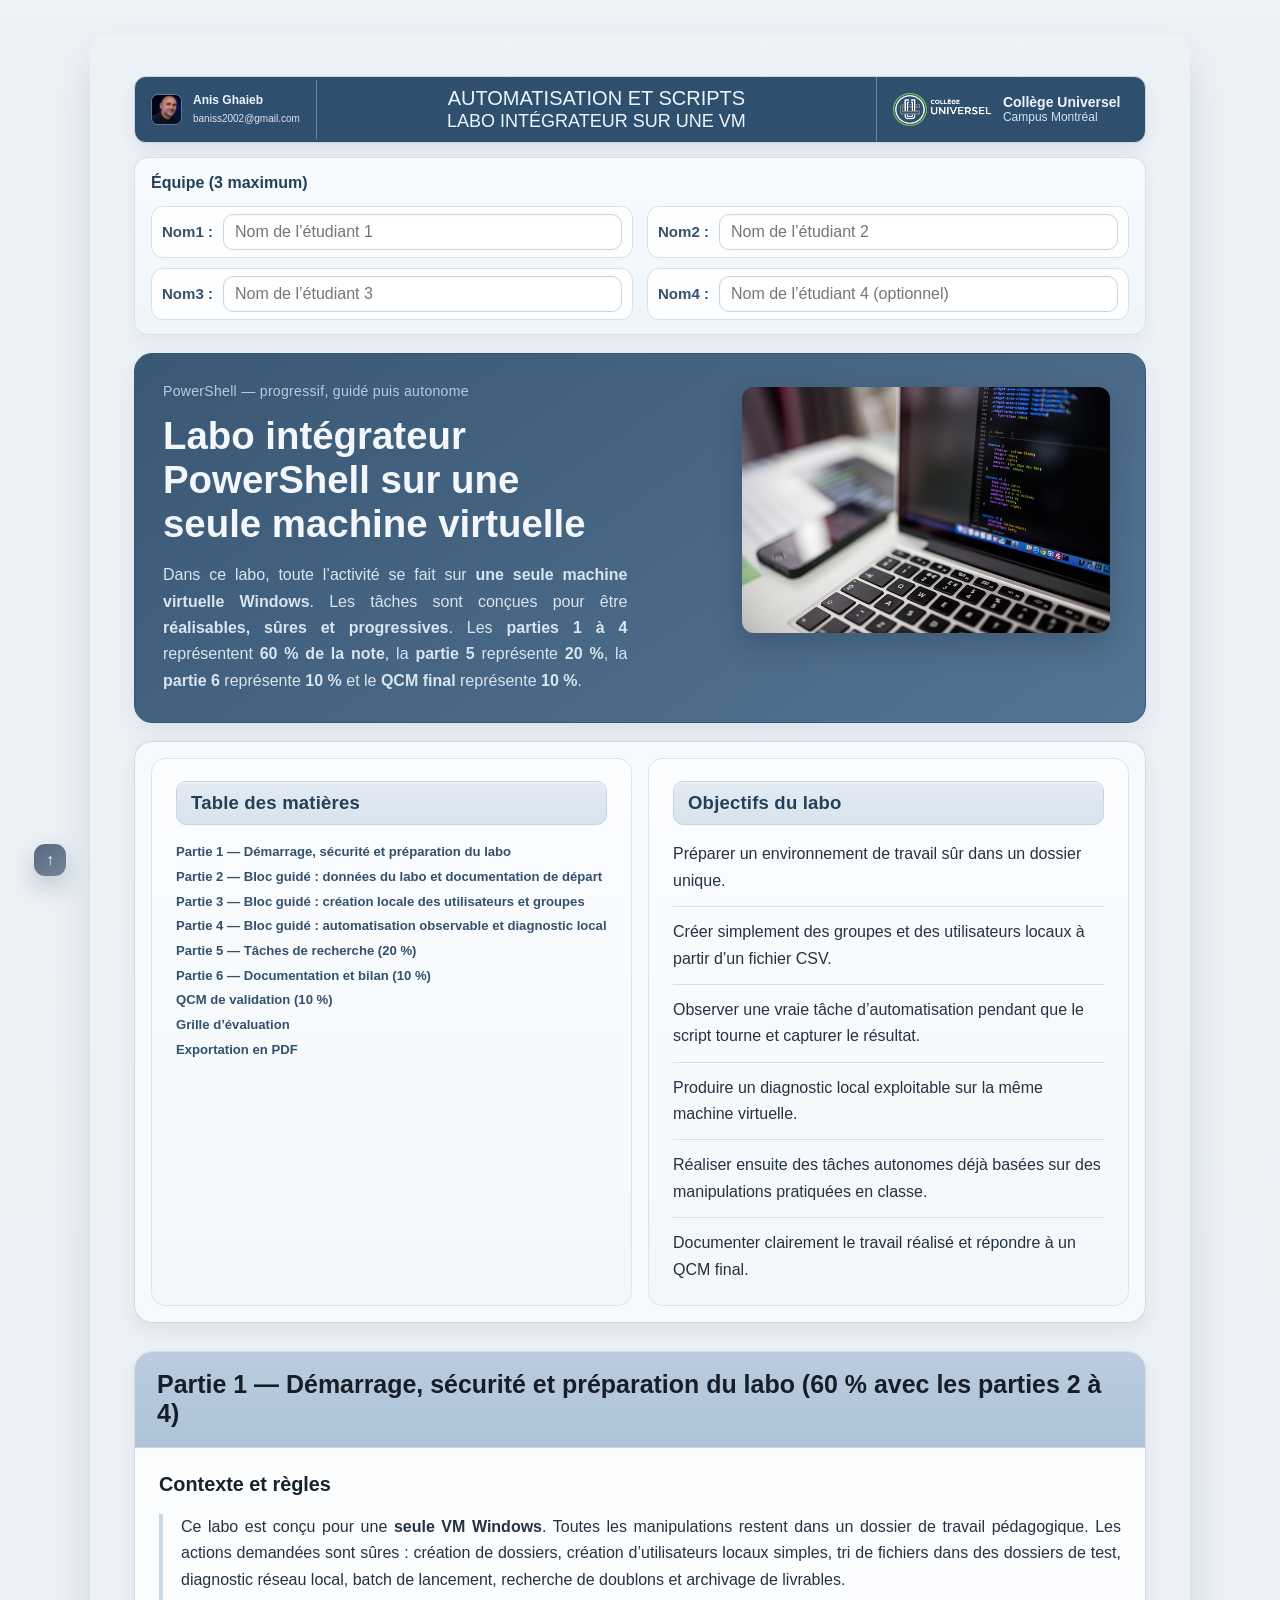
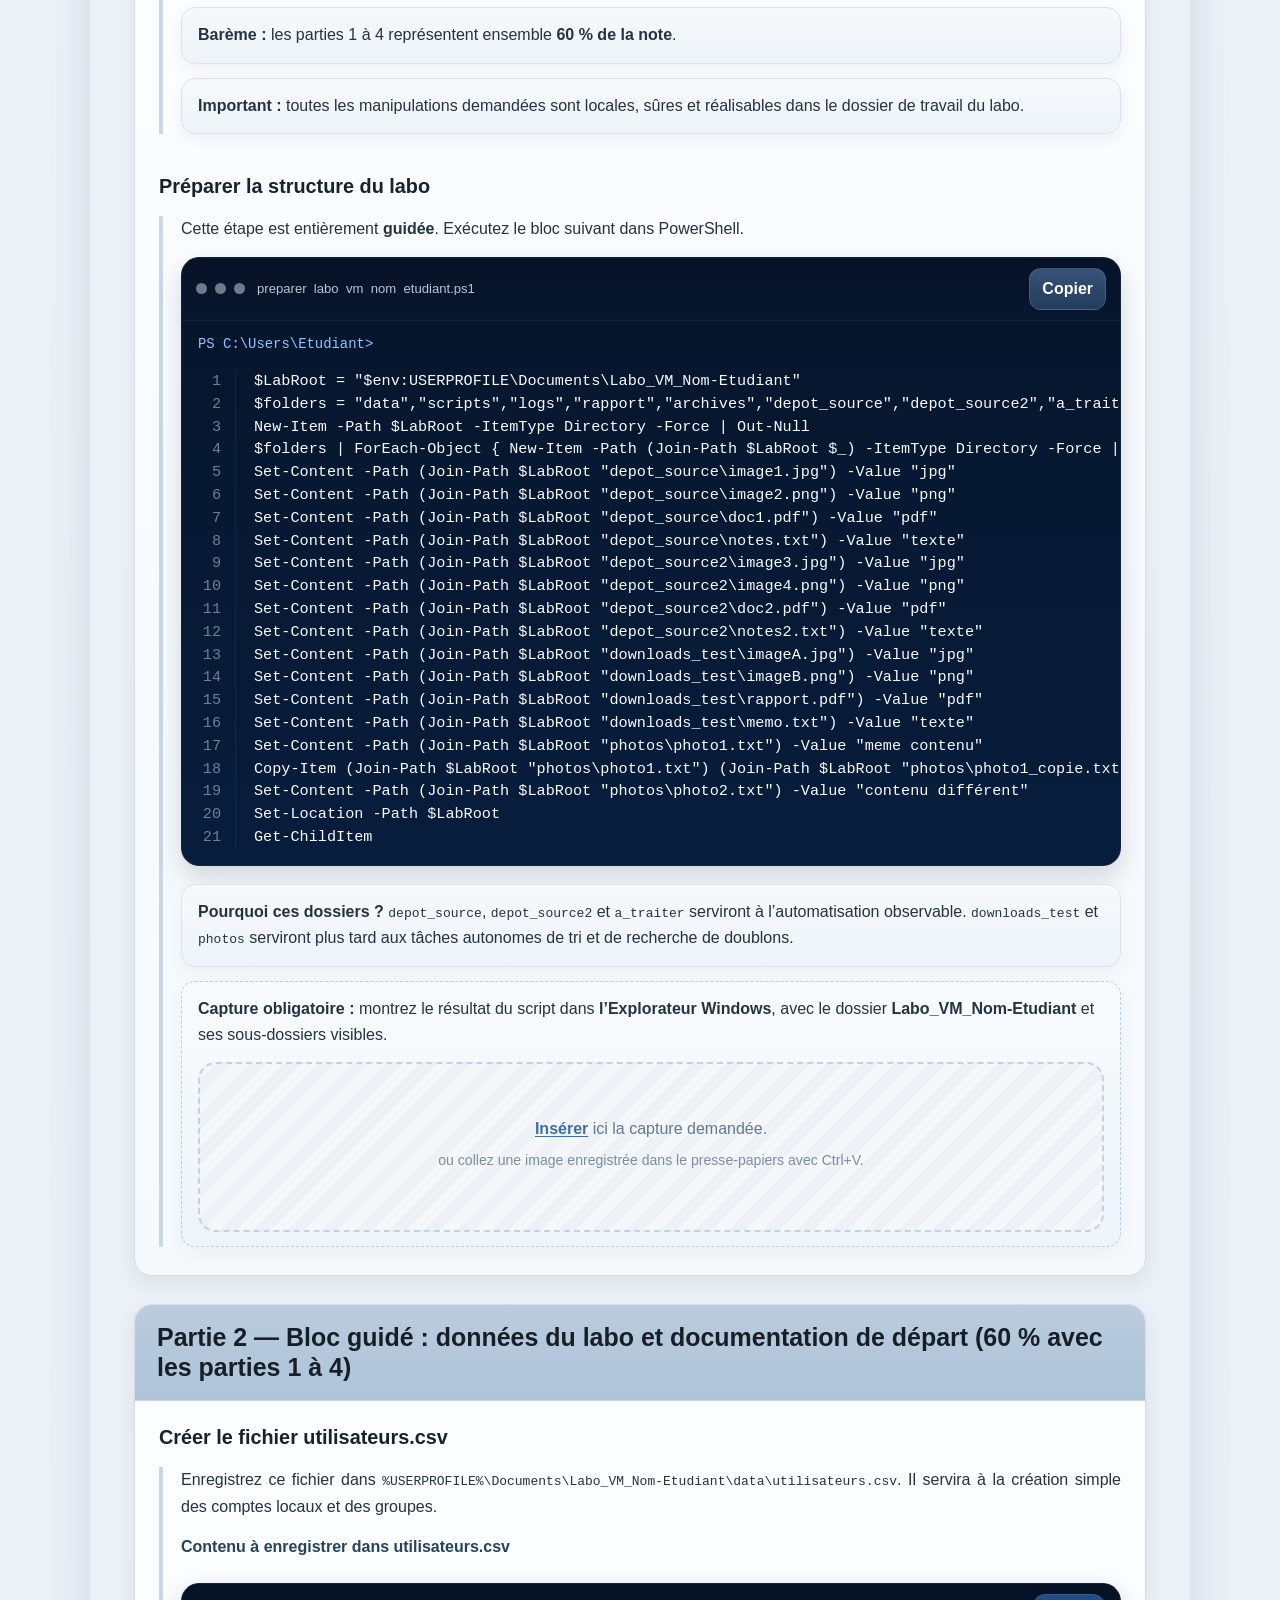
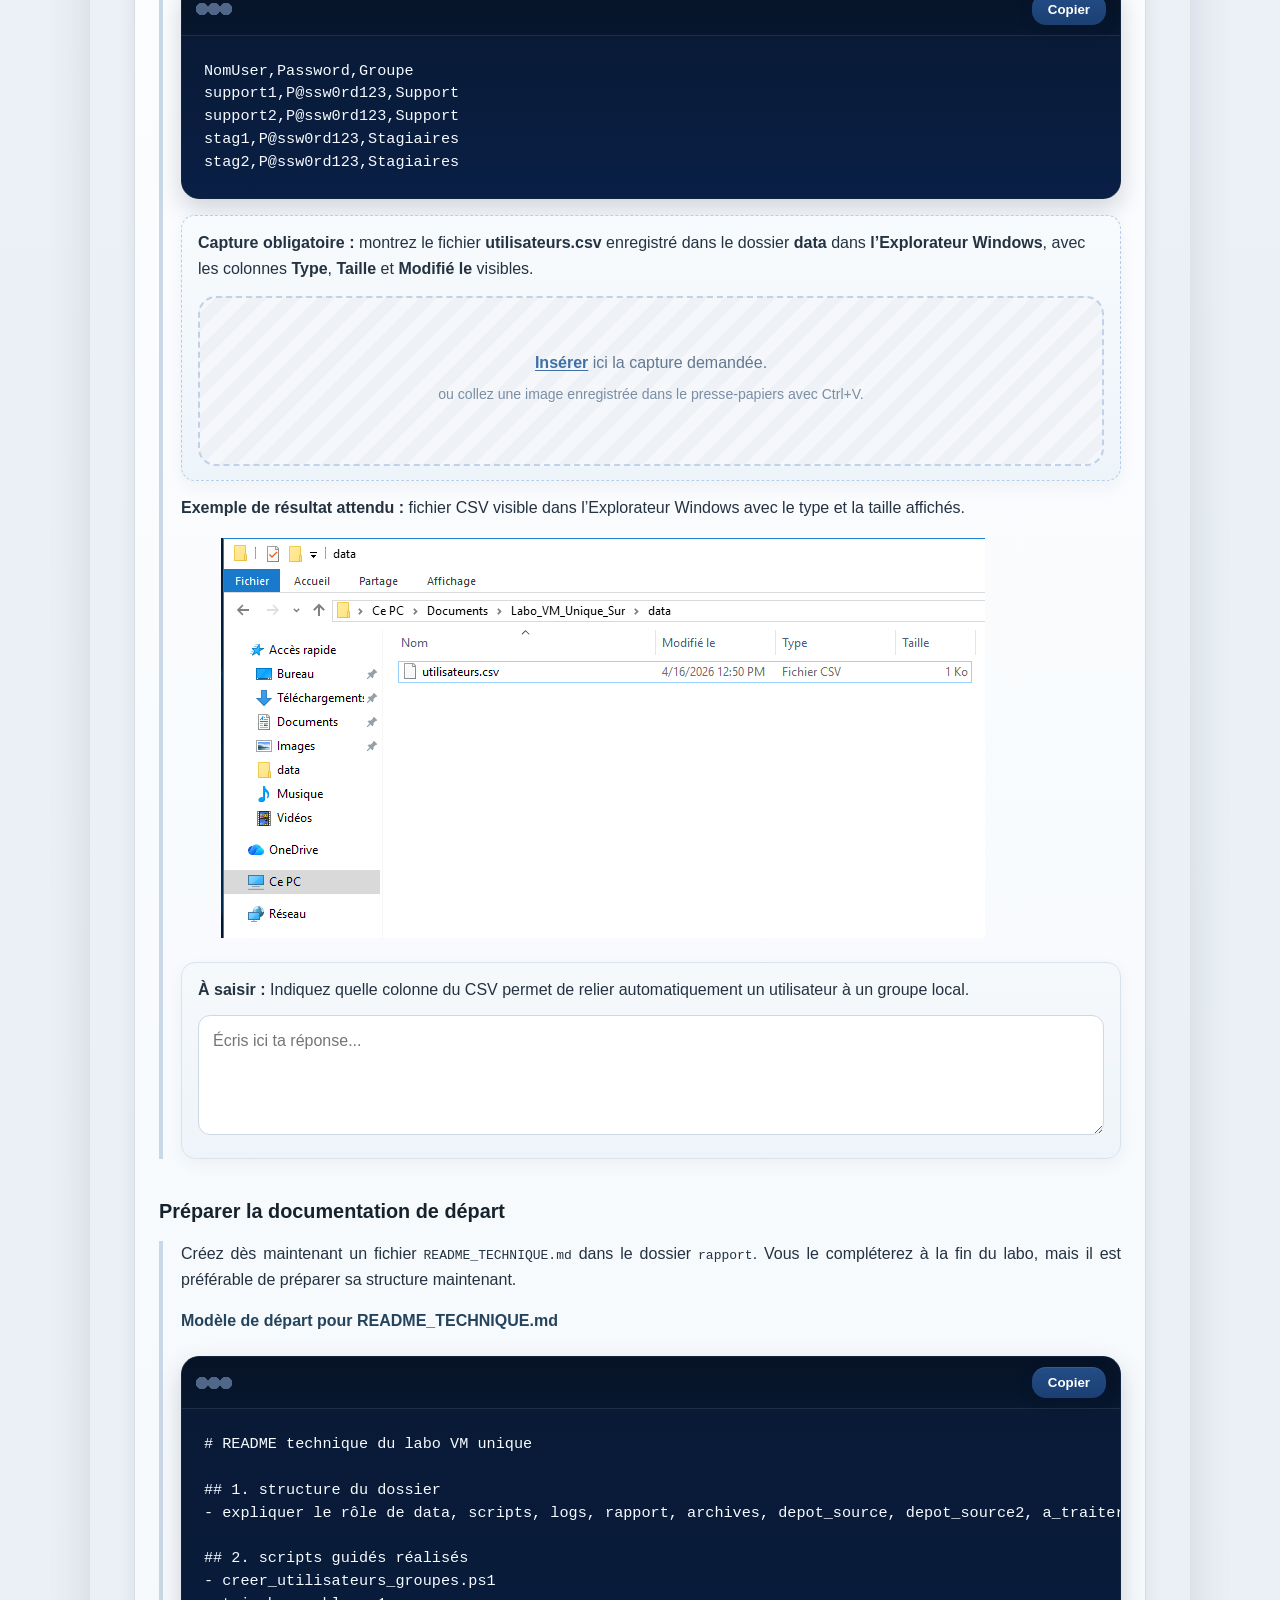
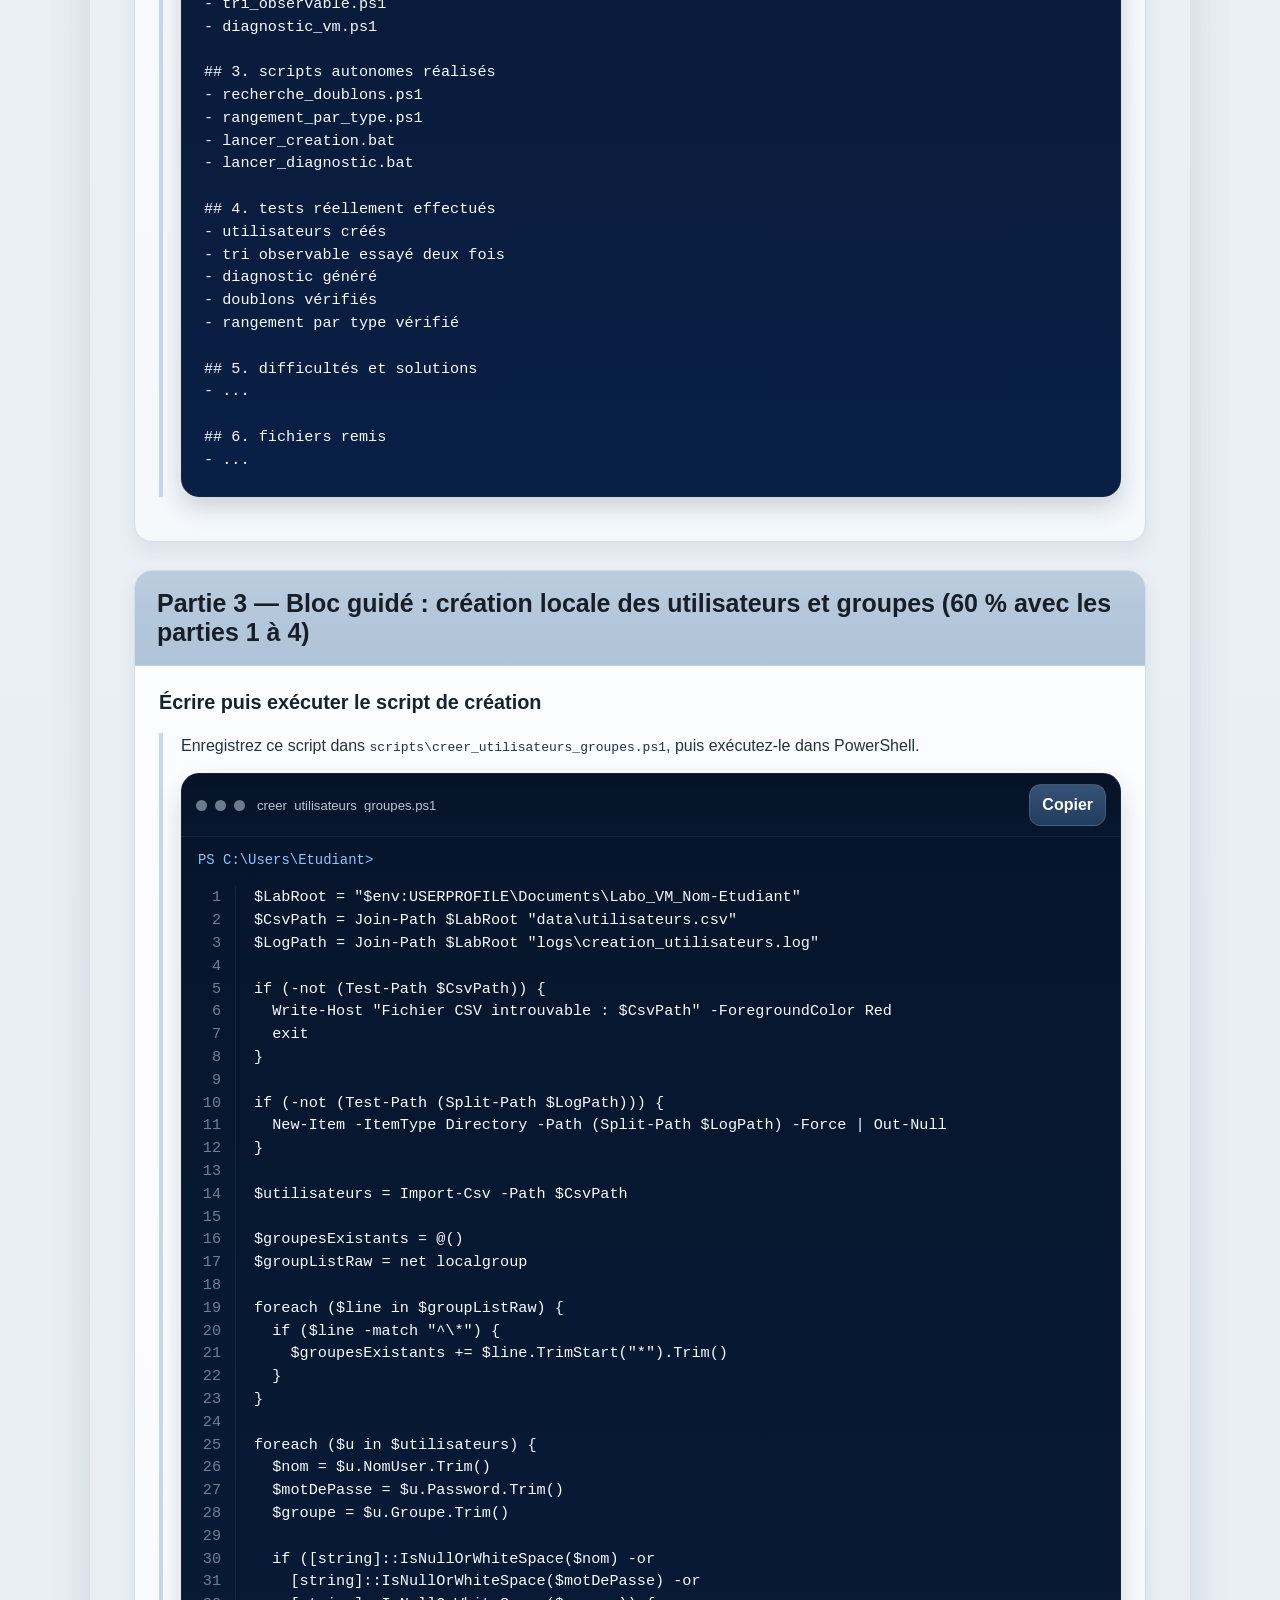
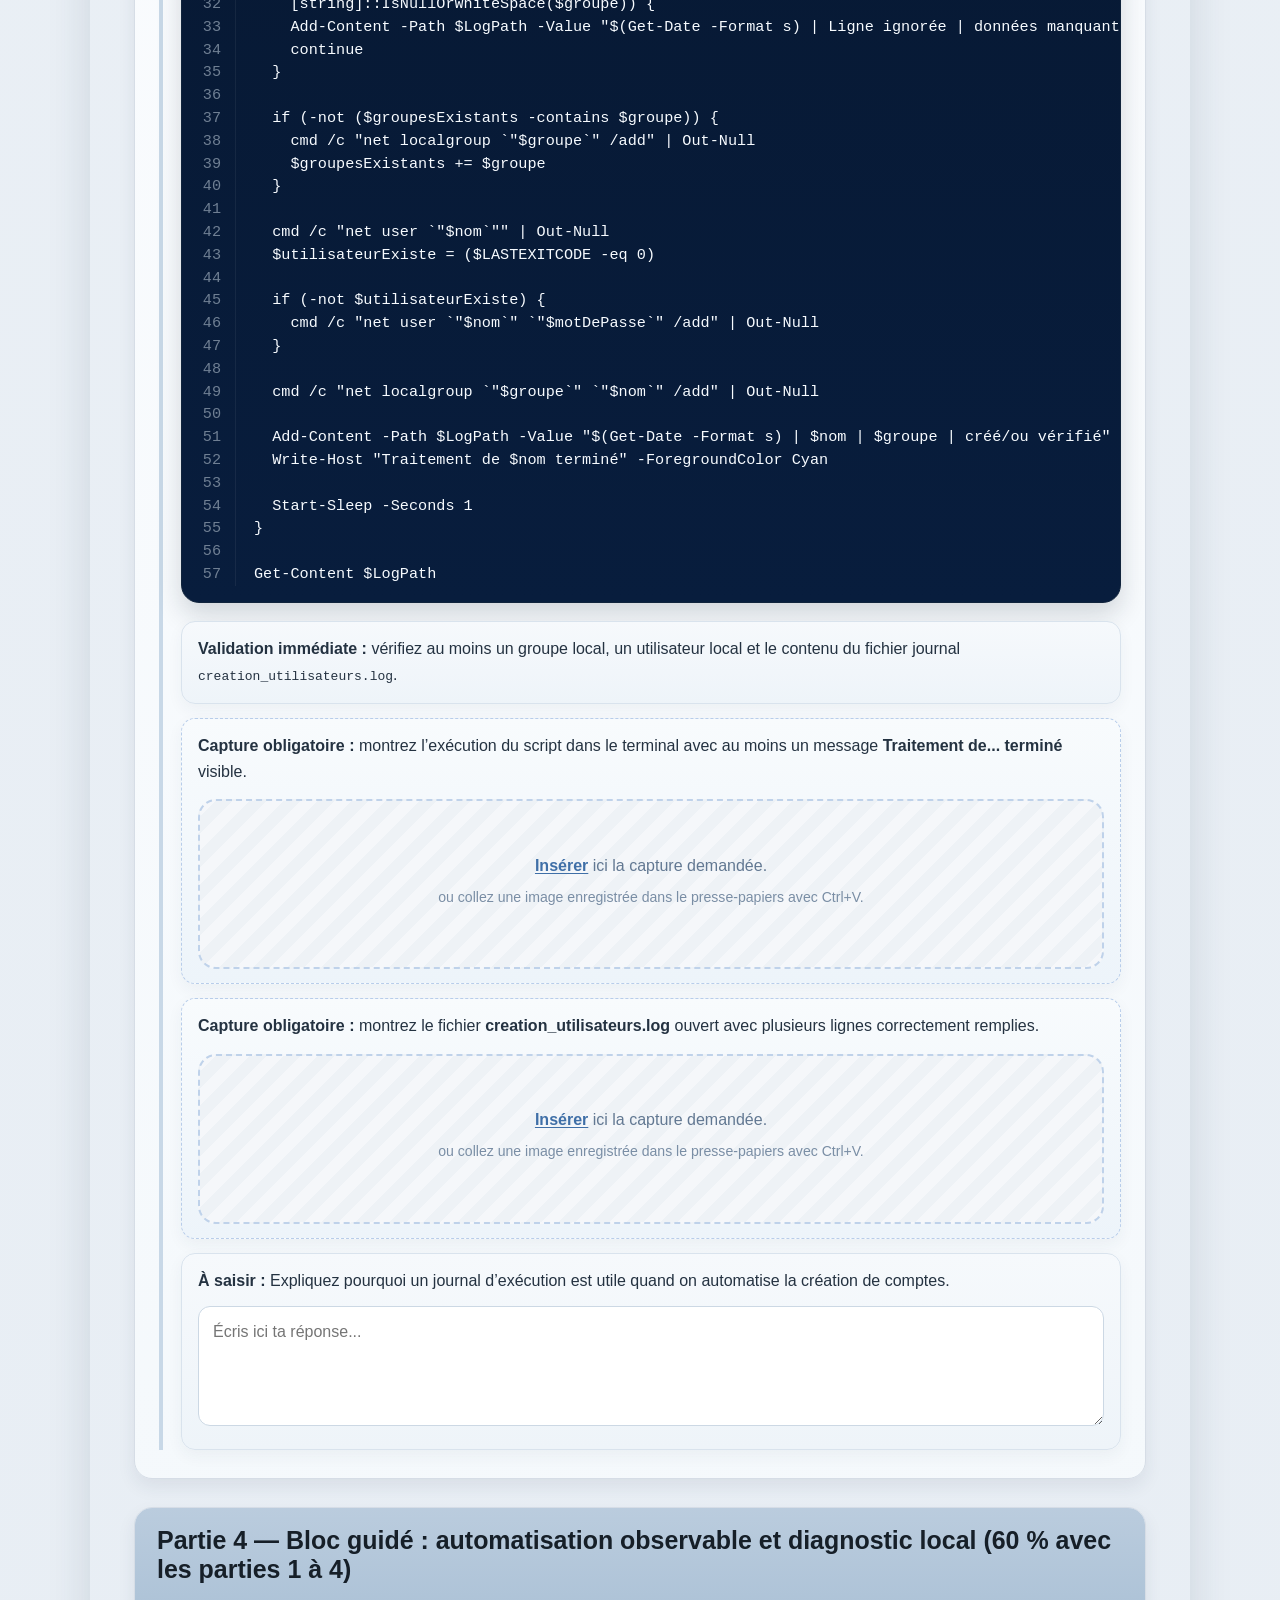
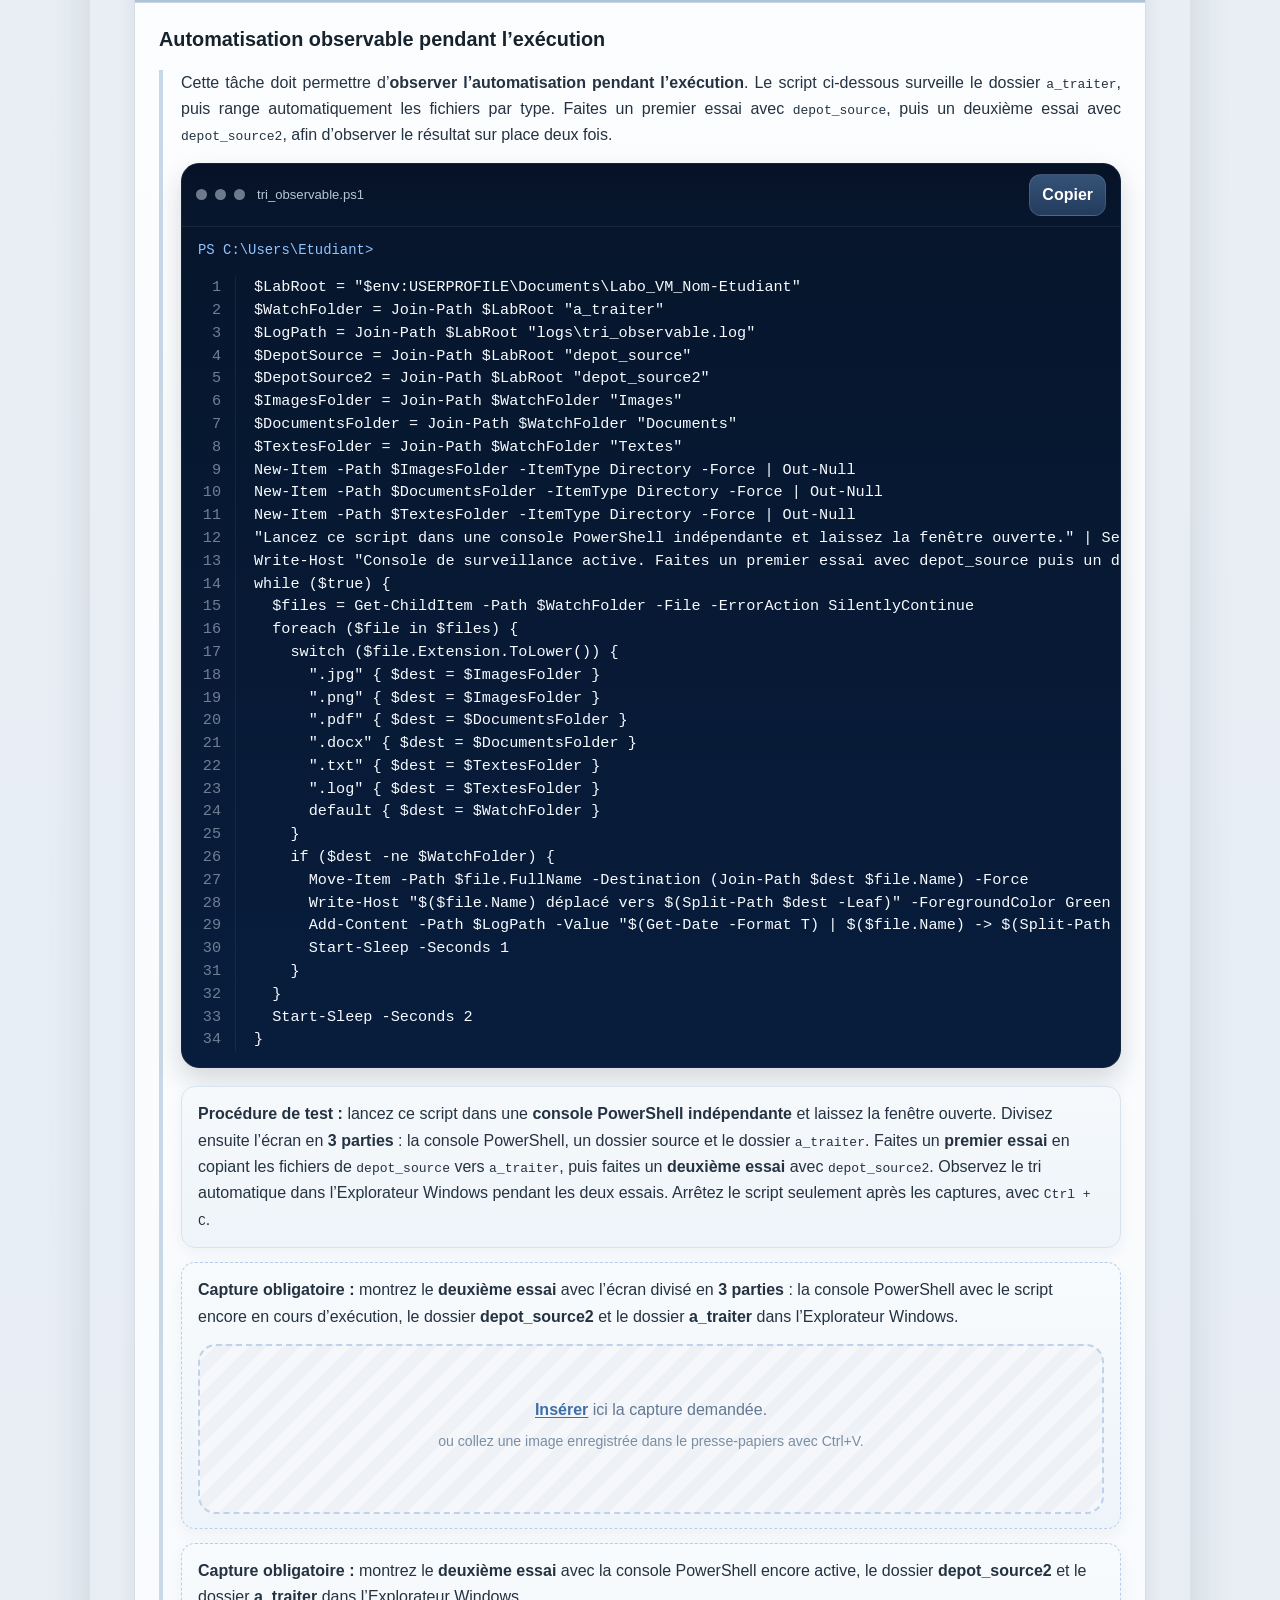
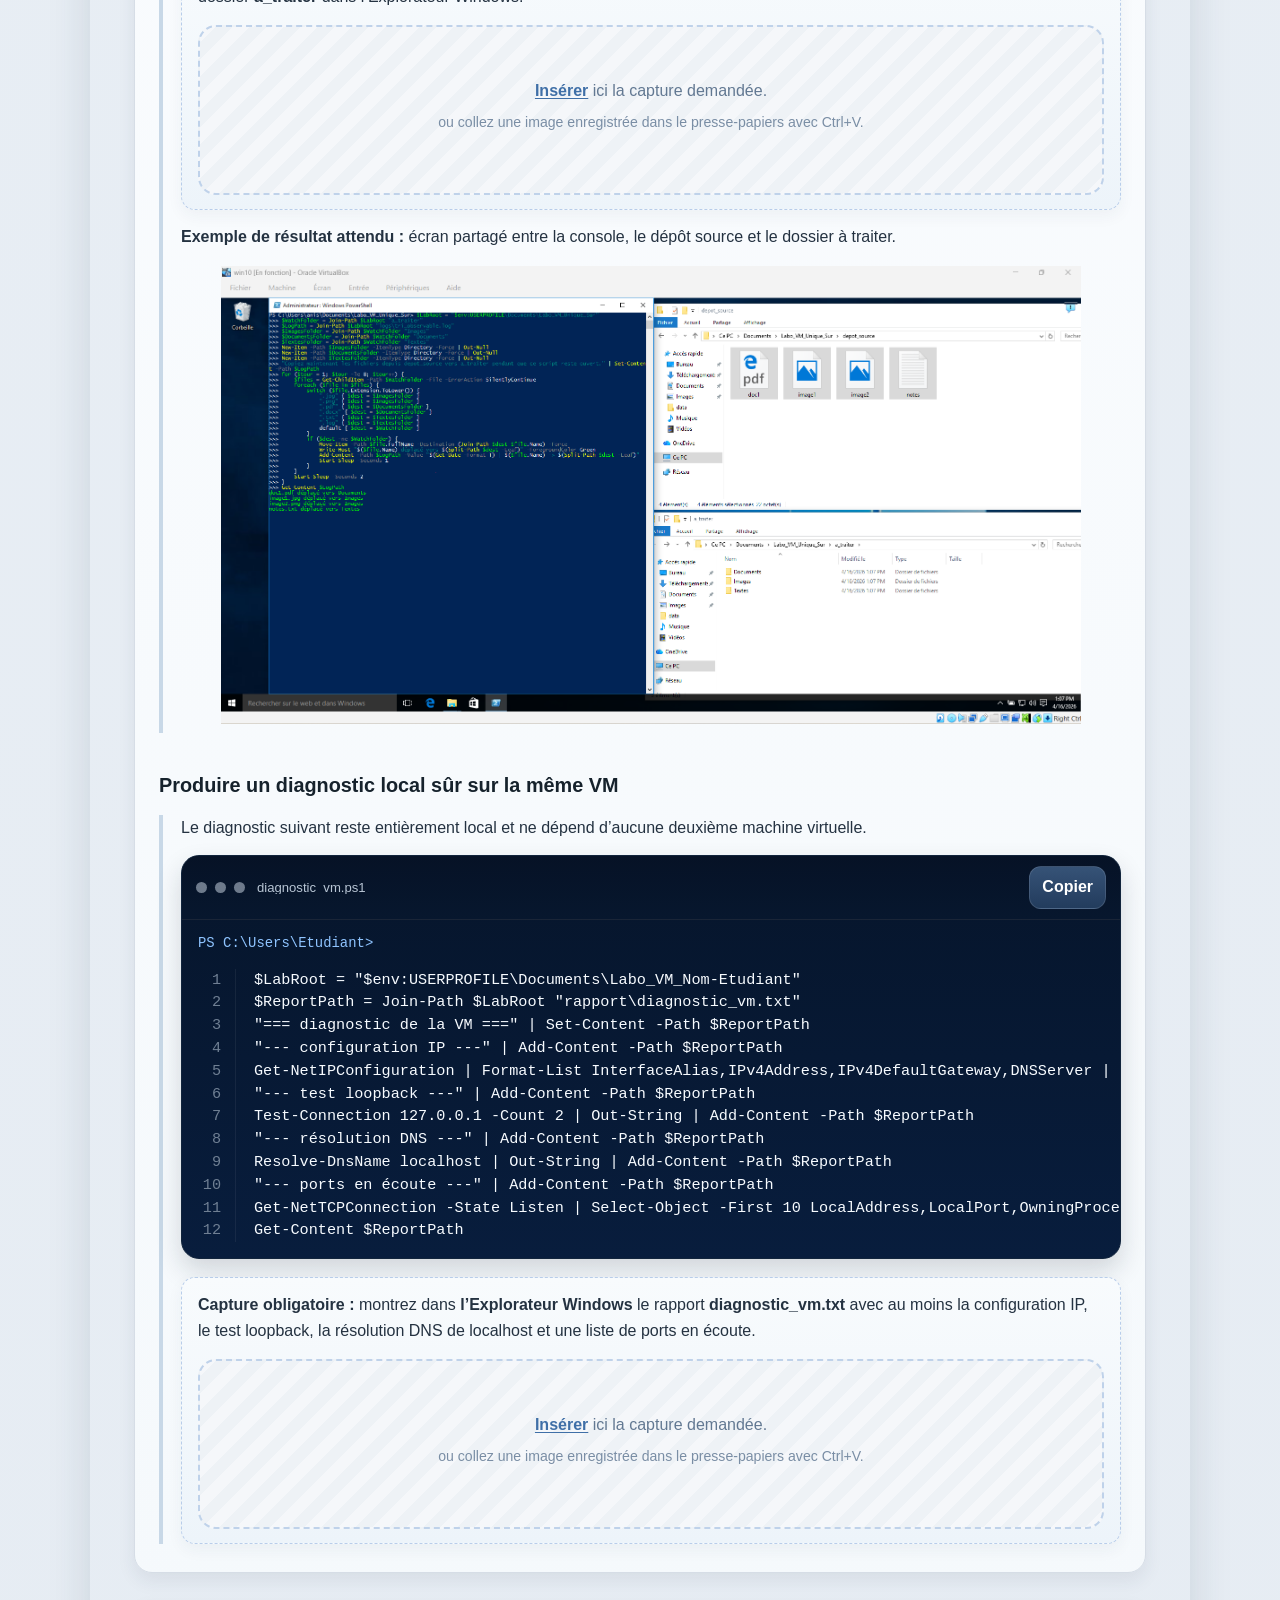
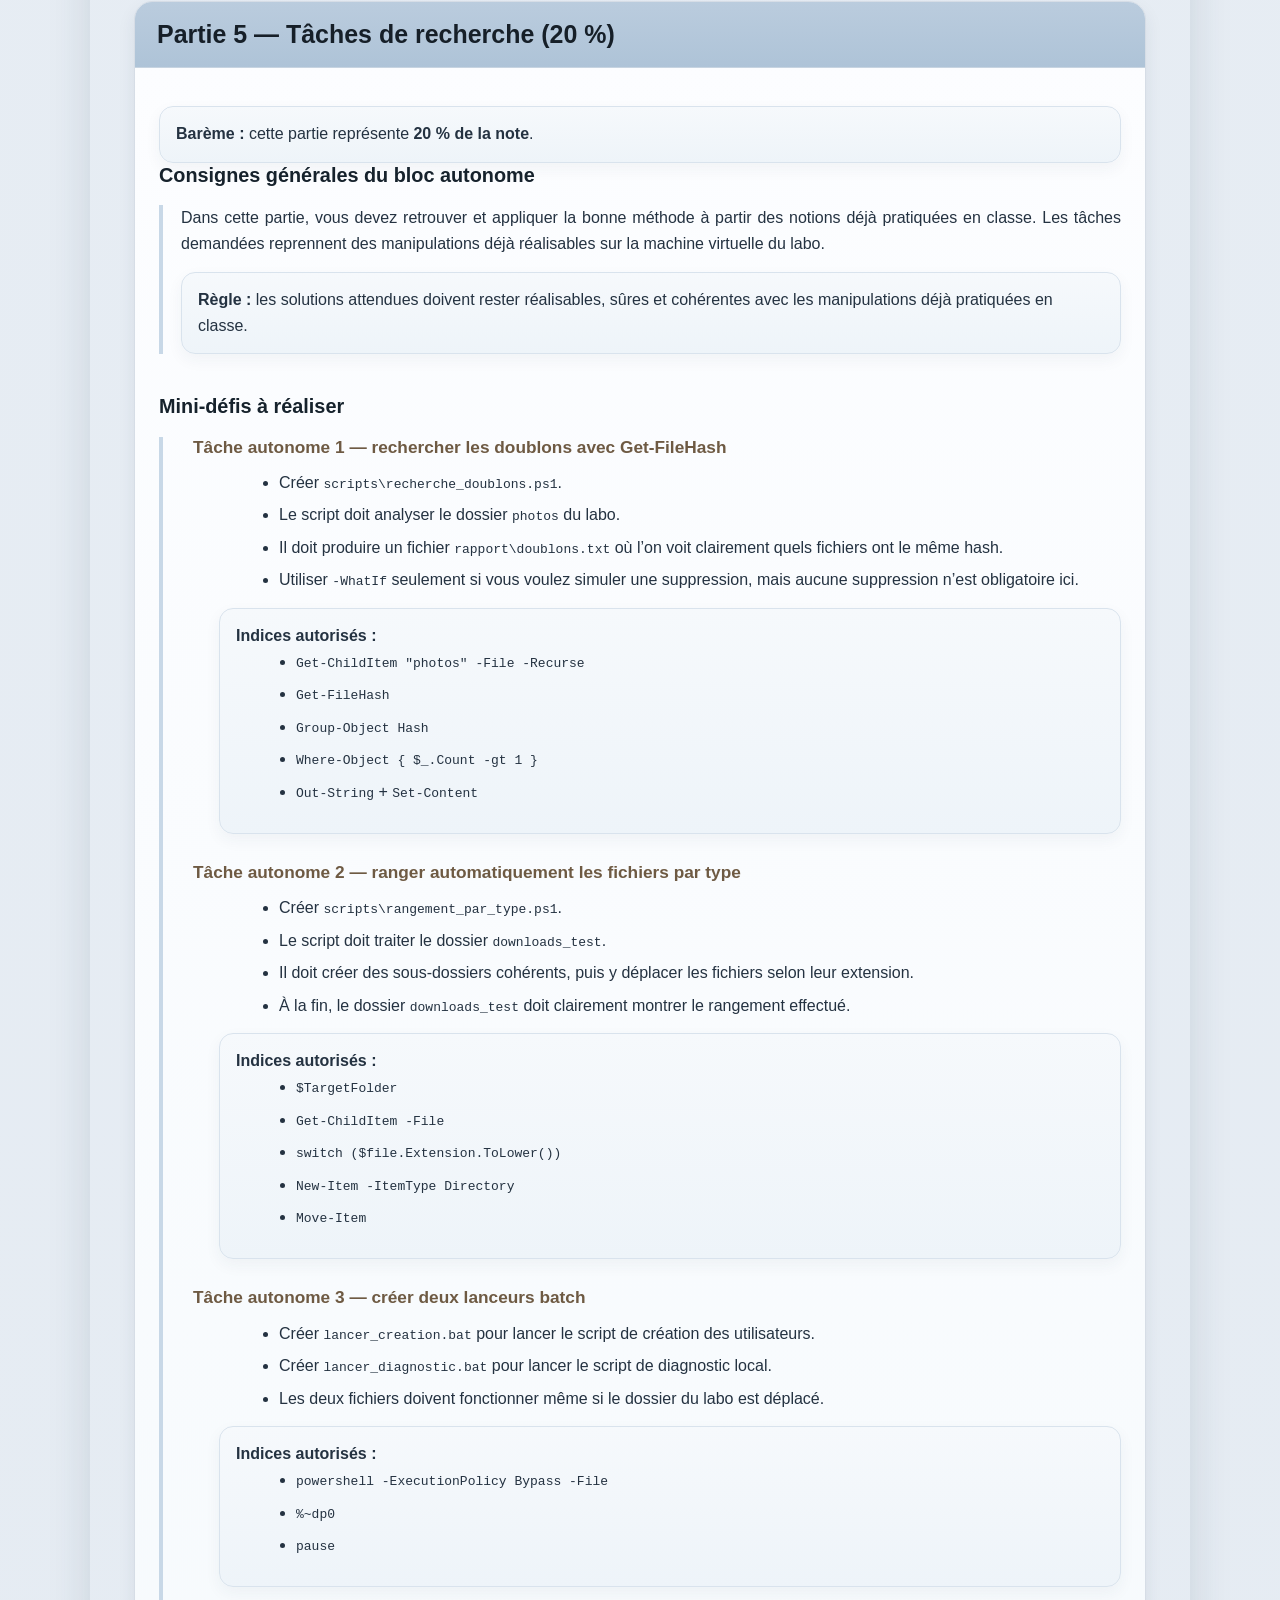
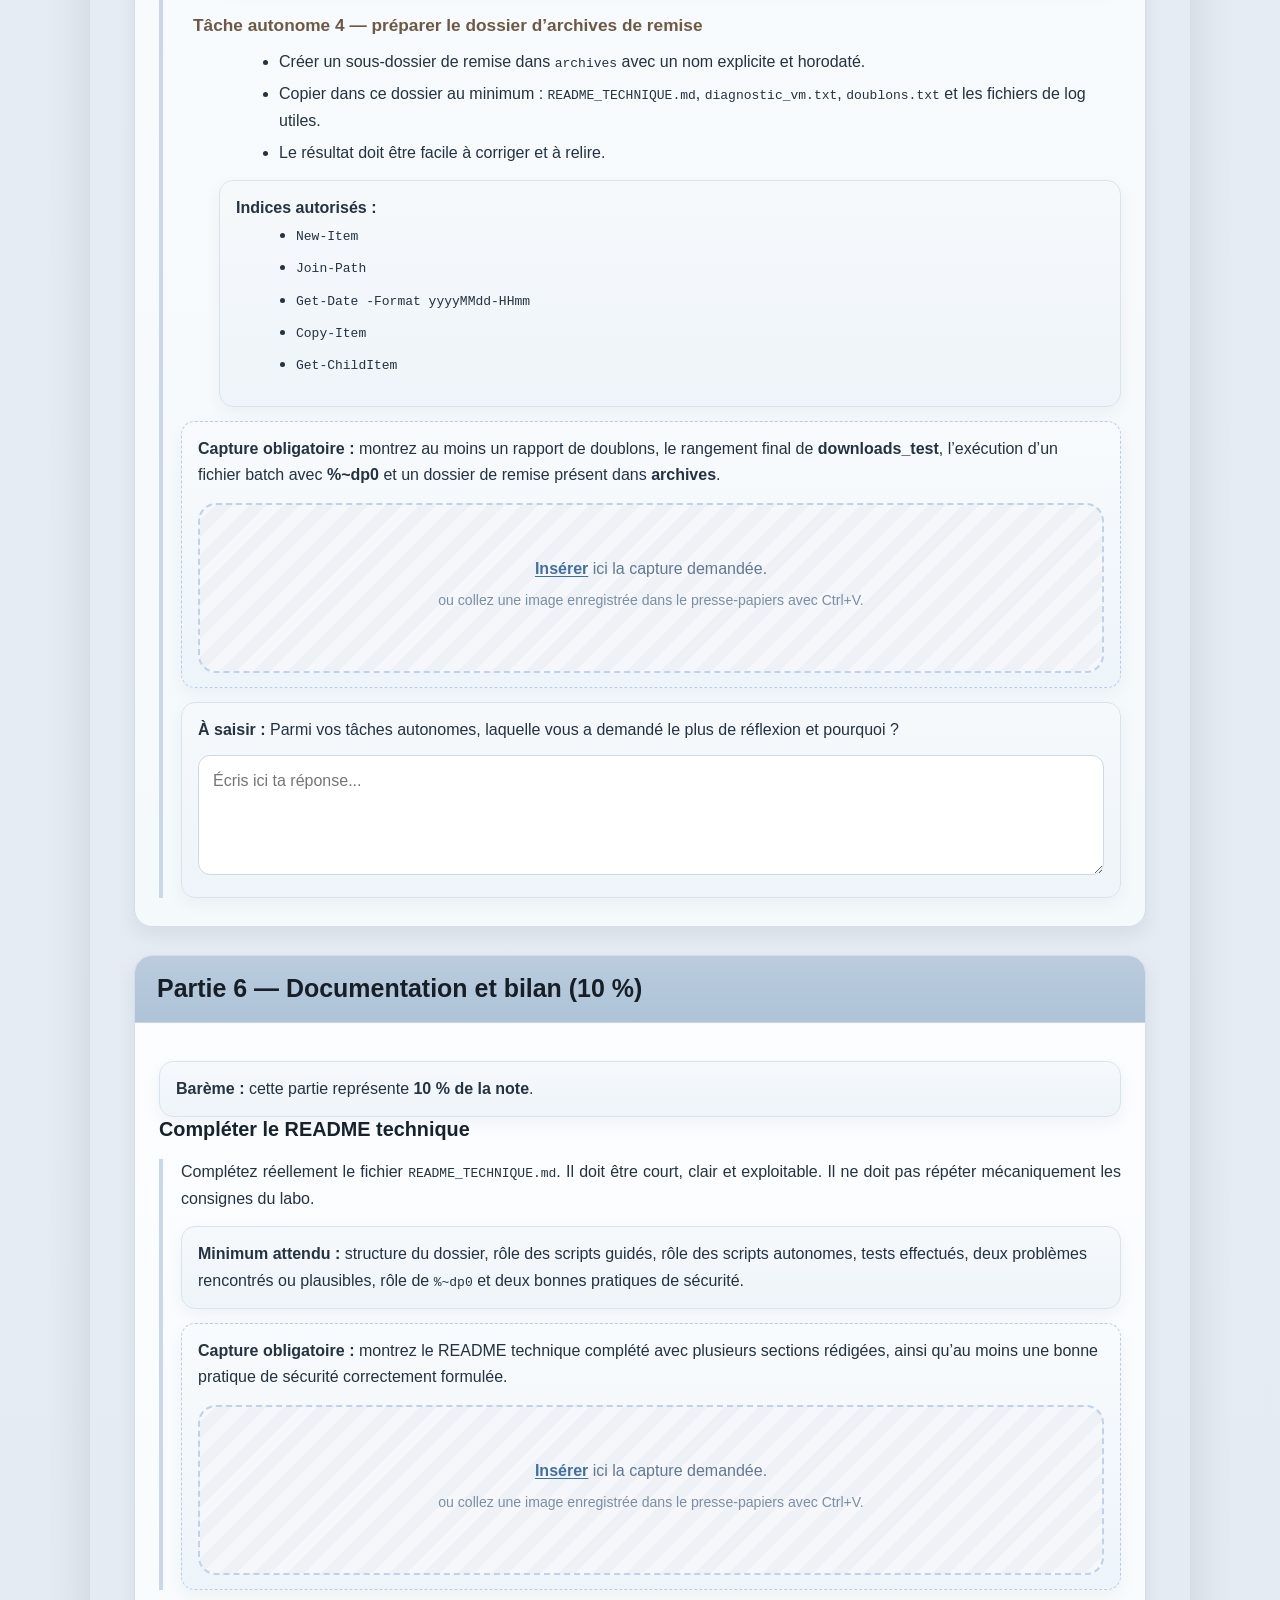
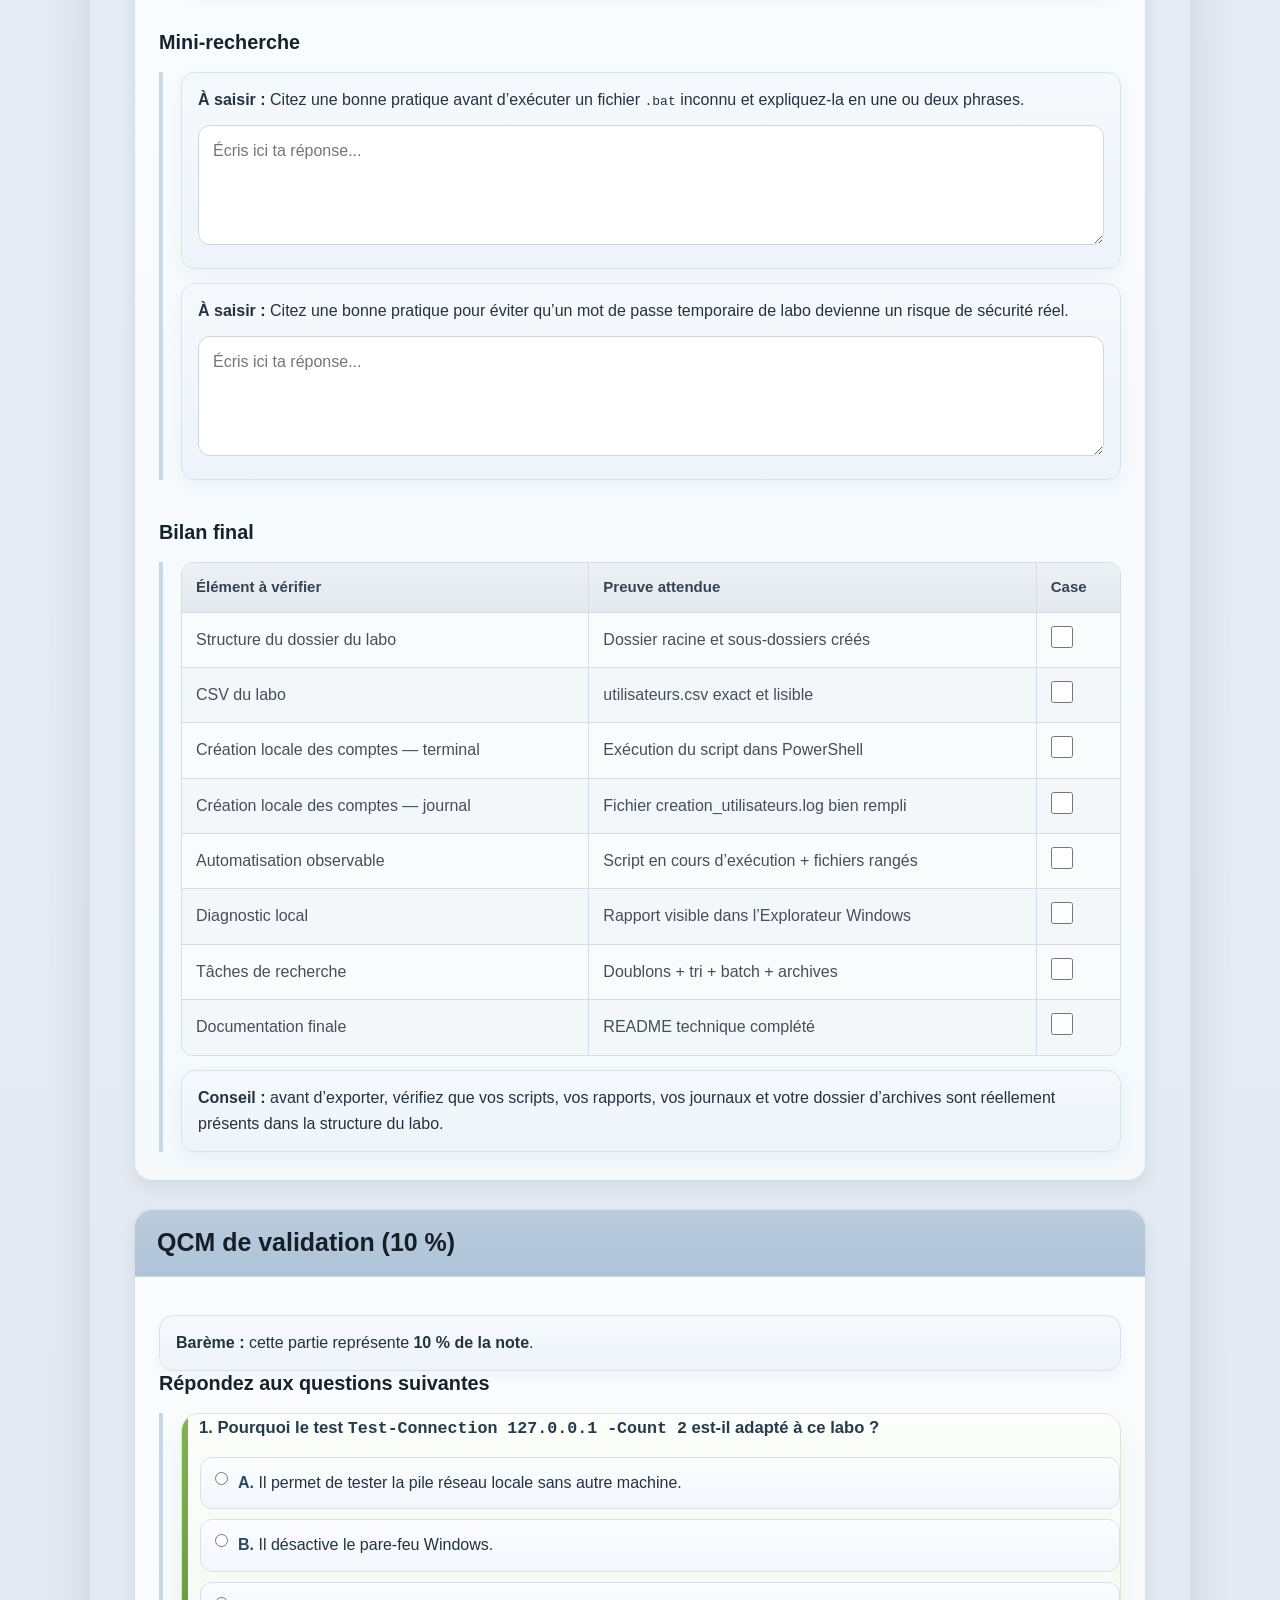
==== index.html @ f13afd3b "Add files via upload" ====
<!DOCTYPE html>

<html lang="fr">
<head>
<meta charset="utf-8"/>
<meta content="width=device-width, initial-scale=1.0" name="viewport"/>
<title>Labo intégrateur PowerShell sur une seule machine virtuelle — version étudiante</title>
<link href="assets/style.css" rel="stylesheet"/>
<link href="assets/style_print.css" media="print" rel="stylesheet"/>
<link href="assets/unified_style.css" rel="stylesheet"/>
<script defer="" src="assets/script.js"></script>
<script defer="" src="assets/unified_script.js"></script>
</head>
<body id="top">
<a aria-label="Retour en haut" class="back-to-top" href="#top">↑</a>
<main class="document">
<header class="document-header">
<section aria-label="En-tête du cours" class="course-banner">
<div class="banner-left">
<div class="banner-photo-wrap"><img alt="Anis Ghaieb" class="banner-photo" src="img/anis.png"/></div>
<div class="banner-left-info"><p class="banner-name">Anis Ghaieb</p><p class="banner-email">baniss2002@gmail.com</p></div>
</div>
<div class="banner-center">
<p class="banner-course"><span class="banner-course-line">AUTOMATISATION ET SCRIPTS</span><span class="banner-course-line">LABO INTÉGRATEUR SUR UNE VM</span></p>
</div>
<div class="banner-right">
<img alt="Collège Universel" class="banner-logo" src="img/college.png"/>
<p class="banner-college"><span class="banner-college-main">Collège Universel</span><span class="banner-college-sub">Campus Montréal</span></p>
</div>
</section>
<section aria-label="Équipe" class="team-panel">
<div class="team-panel-head"><h2 class="team-panel-title">Équipe (3 maximum)</h2></div>
<div class="team-grid">
<label class="team-field" for="teamMember1"><span class="team-label">Nom1 :</span><input autocomplete="off" class="team-member-input" id="teamMember1" placeholder="Nom de l’étudiant 1" type="text"/></label>
<label class="team-field" for="teamMember2"><span class="team-label">Nom2 :</span><input autocomplete="off" class="team-member-input" id="teamMember2" placeholder="Nom de l’étudiant 2" type="text"/></label>
<label class="team-field" for="teamMember3"><span class="team-label">Nom3 :</span><input autocomplete="off" class="team-member-input" id="teamMember3" placeholder="Nom de l’étudiant 3" type="text"/></label>
<label class="team-field" for="teamMember4"><span class="team-label">Nom4 :</span><input autocomplete="off" class="team-member-input" id="teamMember4" placeholder="Nom de l’étudiant 4 (optionnel)" type="text"/></label></div>
</section>
<div aria-hidden="true" class="team-print-card" id="teamPrint"></div>
<div class="document-hero">
<figure class="content-figure hero-figure"><img alt="Illustration du chapitre" class="content-image hero-image" src="img/chap.png"/></figure>
<p class="document-kicker">PowerShell — progressif, guidé puis autonome</p>
<h1 class="document-title">Labo intégrateur PowerShell sur une seule machine virtuelle</h1>
<p class="document-intro">Dans ce labo, toute l’activité se fait sur <strong>une seule machine virtuelle Windows</strong>. Les tâches sont conçues pour être <strong>réalisables, sûres et progressives</strong>. Les <strong>parties 1 à 4</strong> représentent <strong>60 % de la note</strong>, la <strong>partie 5</strong> représente <strong>20 %</strong>, la <strong>partie 6</strong> représente <strong>10 %</strong> et le <strong>QCM final</strong> représente <strong>10 %</strong>.</p>
</div>
<section aria-label="Vue d’ensemble du labo" class="document-overview">
<div class="overview-panel">
<h2 class="overview-title">Table des matières</h2>
<nav aria-label="Table des matières du labo" class="toc-nav">
<ul class="toc-list">
<li class="toc-item toc-level-1"><a class="toc-link" href="#partie-1">Partie 1 — Démarrage, sécurité et préparation du labo</a></li>
<li class="toc-item toc-level-1"><a class="toc-link" href="#partie-2">Partie 2 — Bloc guidé : données du labo et documentation de départ</a></li>
<li class="toc-item toc-level-1"><a class="toc-link" href="#partie-3">Partie 3 — Bloc guidé : création locale des utilisateurs et groupes</a></li>
<li class="toc-item toc-level-1"><a class="toc-link" href="#partie-4">Partie 4 — Bloc guidé : automatisation observable et diagnostic local</a></li>
<li class="toc-item toc-level-1"><a class="toc-link" href="#partie-5">Partie 5 — Tâches de recherche (20 %)</a></li>
<li class="toc-item toc-level-1"><a class="toc-link" href="#partie-6">Partie 6 — Documentation et bilan (10 %)</a></li>
<li class="toc-item toc-level-1"><a class="toc-link" href="#partie-qcm">QCM de validation (10 %)</a></li>
<li class="toc-item toc-level-1"><a class="toc-link" href="#grille-evaluation">Grille d’évaluation</a></li><li class="toc-item toc-level-1 toc-item-export"><a class="toc-link" href="#export">Exportation en PDF</a></li>
</ul>
</nav>
</div>
<div class="overview-panel">
<h2 class="overview-title">Objectifs du labo</h2>
<ul class="goal-list">
<li>Préparer un environnement de travail sûr dans un dossier unique.</li>
<li>Créer simplement des groupes et des utilisateurs locaux à partir d’un fichier CSV.</li>
<li>Observer une vraie tâche d’automatisation pendant que le script tourne et capturer le résultat.</li>
<li>Produire un diagnostic local exploitable sur la même machine virtuelle.</li>
<li>Réaliser ensuite des tâches autonomes déjà basées sur des manipulations pratiquées en classe.</li>
<li>Documenter clairement le travail réalisé et répondre à un QCM final.</li>
</ul>
</div>
</section>
</header>
<section class="part" id="partie-1">
<div class="part-header"><h2 class="part-title">Partie 1 — Démarrage, sécurité et préparation du labo (60 % avec les parties 2 à 4)</h2></div>
<div class="part-body">
<section class="section-block line-section">
<h3 class="section-title" id="p1-s1">Contexte et règles</h3>
<div class="section-body">
<p>Ce labo est conçu pour une <strong>seule VM Windows</strong>. Toutes les manipulations restent dans un dossier de travail pédagogique. Les actions demandées sont sûres : création de dossiers, création d’utilisateurs locaux simples, tri de fichiers dans des dossiers de test, diagnostic réseau local, batch de lancement, recherche de doublons et archivage de livrables.</p>
<div class="callout spaced-block"><strong>Barème :</strong> les parties 1 à 4 représentent ensemble <strong>60 % de la note</strong>.</div>
<div class="callout spaced-block"><strong>Important :</strong> toutes les manipulations demandées sont locales, sûres et réalisables dans le dossier de travail du labo.</div>
</div>
</section>
<section class="section-block line-section">
<h3 class="section-title" id="p1-s2">Préparer la structure du labo</h3>
<div class="section-body">
<p>Cette étape est entièrement <strong>guidée</strong>. Exécutez le bloc suivant dans PowerShell.</p>
<section class="snippet-embed"><section class="code-window theme-powershell"><div class="window-header"><div class="window-controls"><span></span><span></span><span></span></div><div class="window-title">preparer_labo_vm_nom_etudiant.ps1</div><button class="copy-btn" data-copy-mode="plain" data-copy-target="ps-setup-vm-safe" type="button">Copier</button></div><div class="code-body"><div class="terminal-intro">PS C:\Users\Etudiant&gt;</div><div class="code-content" id="ps-setup-vm-safe"><div class="line" data-copy='$LabRoot = "$env:USERPROFILE\Documents\Labo_VM_Nom-Etudiant"'><span class="line-no">1</span><span class="line-text">$LabRoot = "$env:USERPROFILE\Documents\Labo_VM_Nom-Etudiant"</span></div><div class="line" data-copy='$folders = "data","scripts","logs","rapport","archives","depot_source","depot_source2","a_traiter","downloads_test","photos"'><span class="line-no">2</span><span class="line-text">$folders = "data","scripts","logs","rapport","archives","depot_source","depot_source2","a_traiter","downloads_test","photos"</span></div><div class="line" data-copy="New-Item -Path $LabRoot -ItemType Directory -Force | Out-Null"><span class="line-no">3</span><span class="line-text">New-Item -Path $LabRoot -ItemType Directory -Force | Out-Null</span></div><div class="line" data-copy="$folders | ForEach-Object { New-Item -Path (Join-Path $LabRoot $_) -ItemType Directory -Force | Out-Null }"><span class="line-no">4</span><span class="line-text">$folders | ForEach-Object { New-Item -Path (Join-Path $LabRoot $_) -ItemType Directory -Force | Out-Null }</span></div><div class="line" data-copy='Set-Content -Path (Join-Path $LabRoot "depot_source\image1.jpg") -Value "jpg"'><span class="line-no">5</span><span class="line-text">Set-Content -Path (Join-Path $LabRoot "depot_source\image1.jpg") -Value "jpg"</span></div><div class="line" data-copy='Set-Content -Path (Join-Path $LabRoot "depot_source\image2.png") -Value "png"'><span class="line-no">6</span><span class="line-text">Set-Content -Path (Join-Path $LabRoot "depot_source\image2.png") -Value "png"</span></div><div class="line" data-copy='Set-Content -Path (Join-Path $LabRoot "depot_source\doc1.pdf") -Value "pdf"'><span class="line-no">7</span><span class="line-text">Set-Content -Path (Join-Path $LabRoot "depot_source\doc1.pdf") -Value "pdf"</span></div><div class="line" data-copy='Set-Content -Path (Join-Path $LabRoot "depot_source\notes.txt") -Value "texte"'><span class="line-no">8</span><span class="line-text">Set-Content -Path (Join-Path $LabRoot "depot_source\notes.txt") -Value "texte"</span></div><div class="line" data-copy='Set-Content -Path (Join-Path $LabRoot "depot_source2\image3.jpg") -Value "jpg"'><span class="line-no">9</span><span class="line-text">Set-Content -Path (Join-Path $LabRoot "depot_source2\image3.jpg") -Value "jpg"</span></div><div class="line" data-copy='Set-Content -Path (Join-Path $LabRoot "depot_source2\image4.png") -Value "png"'><span class="line-no">10</span><span class="line-text">Set-Content -Path (Join-Path $LabRoot "depot_source2\image4.png") -Value "png"</span></div><div class="line" data-copy='Set-Content -Path (Join-Path $LabRoot "depot_source2\doc2.pdf") -Value "pdf"'><span class="line-no">11</span><span class="line-text">Set-Content -Path (Join-Path $LabRoot "depot_source2\doc2.pdf") -Value "pdf"</span></div><div class="line" data-copy='Set-Content -Path (Join-Path $LabRoot "depot_source2\notes2.txt") -Value "texte"'><span class="line-no">12</span><span class="line-text">Set-Content -Path (Join-Path $LabRoot "depot_source2\notes2.txt") -Value "texte"</span></div><div class="line" data-copy='Set-Content -Path (Join-Path $LabRoot "downloads_test\imageA.jpg") -Value "jpg"'><span class="line-no">13</span><span class="line-text">Set-Content -Path (Join-Path $LabRoot "downloads_test\imageA.jpg") -Value "jpg"</span></div><div class="line" data-copy='Set-Content -Path (Join-Path $LabRoot "downloads_test\imageB.png") -Value "png"'><span class="line-no">14</span><span class="line-text">Set-Content -Path (Join-Path $LabRoot "downloads_test\imageB.png") -Value "png"</span></div><div class="line" data-copy='Set-Content -Path (Join-Path $LabRoot "downloads_test\rapport.pdf") -Value "pdf"'><span class="line-no">15</span><span class="line-text">Set-Content -Path (Join-Path $LabRoot "downloads_test\rapport.pdf") -Value "pdf"</span></div><div class="line" data-copy='Set-Content -Path (Join-Path $LabRoot "downloads_test\memo.txt") -Value "texte"'><span class="line-no">16</span><span class="line-text">Set-Content -Path (Join-Path $LabRoot "downloads_test\memo.txt") -Value "texte"</span></div><div class="line" data-copy='Set-Content -Path (Join-Path $LabRoot "photos\photo1.txt") -Value "meme contenu"'><span class="line-no">17</span><span class="line-text">Set-Content -Path (Join-Path $LabRoot "photos\photo1.txt") -Value "meme contenu"</span></div><div class="line" data-copy='Copy-Item (Join-Path $LabRoot "photos\photo1.txt") (Join-Path $LabRoot "photos\photo1_copie.txt")'><span class="line-no">18</span><span class="line-text">Copy-Item (Join-Path $LabRoot "photos\photo1.txt") (Join-Path $LabRoot "photos\photo1_copie.txt")</span></div><div class="line" data-copy='Set-Content -Path (Join-Path $LabRoot "photos\photo2.txt") -Value "contenu différent"'><span class="line-no">19</span><span class="line-text">Set-Content -Path (Join-Path $LabRoot "photos\photo2.txt") -Value "contenu différent"</span></div><div class="line" data-copy="Set-Location -Path $LabRoot"><span class="line-no">20</span><span class="line-text">Set-Location -Path $LabRoot</span></div><div class="line" data-copy="Get-ChildItem"><span class="line-no">21</span><span class="line-text">Get-ChildItem</span></div></div></div></section></section>
<div class="callout spaced-block"><strong>Pourquoi ces dossiers ?</strong> <code>depot_source</code>, <code>depot_source2</code> et <code>a_traiter</code> serviront à l’automatisation observable. <code>downloads_test</code> et <code>photos</code> serviront plus tard aux tâches autonomes de tri et de recherche de doublons.</div>
<div class="proof callout spaced-block" data-proof-id="p1-proof-setup">
<div class="proof-head"><strong>Capture obligatoire :</strong> montrez le résultat du script dans <strong>l’Explorateur Windows</strong>, avec le dossier <strong>Labo_VM_Nom-Etudiant</strong> et ses sous-dossiers visibles.</div>
<div class="proof-body" tabindex="0" title="Cliquez ici puis collez une image depuis le presse-papiers avec Ctrl+V">
<div class="proofEmpty"><button class="btnCapture proofInsertLink" type="button">Insérer</button> ici la capture demandée.<div class="proofPasteHint">ou collez une image enregistrée dans le presse-papiers avec Ctrl+V.</div></div>
<img alt="Capture de l’étudiant" class="proofImg"/>
<input accept="image/*" class="proofFile" hidden="" type="file"/>
<div class="proofBodyActions"><button class="btnClear proofRemoveLink" type="button">retirer la capture</button></div>
</div>
</div>
</div>
</section>
</div>
</section>
<section class="part" id="partie-2">
<div class="part-header"><h2 class="part-title">Partie 2 — Bloc guidé : données du labo et documentation de départ (60 % avec les parties 1 à 4)</h2></div>
<div class="part-body">
<section class="section-block line-section">
<h3 class="section-title" id="p2-s1">Créer le fichier utilisateurs.csv</h3>
<div class="section-body">
<p>Enregistrez ce fichier dans <code>%USERPROFILE%\Documents\Labo_VM_Nom-Etudiant\data\utilisateurs.csv</code>. Il servira à la création simple des comptes locaux et des groupes.</p>
<div class="code-or-file">
<span class="file-label">Contenu à enregistrer dans <strong>utilisateurs.csv</strong></span>
<div class="codewrap">
<div class="codebar">
<span class="codelabel">Contenu du fichier</span>
<button class="copybtn" data-copy-target="csv-users-vm-safe" type="button">Copier</button>
</div>
<pre class="shell" id="csv-users-vm-safe">NomUser,Password,Groupe
support1,P@ssw0rd123,Support
support2,P@ssw0rd123,Support
stag1,P@ssw0rd123,Stagiaires
stag2,P@ssw0rd123,Stagiaires</pre>
</div>
</div>
<div class="proof callout spaced-block" data-proof-id="p2-proof-csv">
<div class="proof-head"><strong>Capture obligatoire :</strong> montrez le fichier <strong>utilisateurs.csv</strong> enregistré dans le dossier <strong>data</strong> dans <strong>l’Explorateur Windows</strong>, avec les colonnes <strong>Type</strong>, <strong>Taille</strong> et <strong>Modifié le</strong> visibles.</div>
<div class="proof-body" tabindex="0" title="Cliquez ici puis collez une image depuis le presse-papiers avec Ctrl+V">
<div class="proofEmpty"><button class="btnCapture proofInsertLink" type="button">Insérer</button> ici la capture demandée.<div class="proofPasteHint">ou collez une image enregistrée dans le presse-papiers avec Ctrl+V.</div></div>
<img alt="Capture de l’étudiant" class="proofImg"/>
<input accept="image/*" class="proofFile" hidden="" type="file"/>
<div class="proofBodyActions"><button class="btnClear proofRemoveLink" type="button">retirer la capture</button></div>
</div>
</div><div class="resultblock"><p><strong>Exemple de résultat attendu :</strong> fichier CSV visible dans l’Explorateur Windows avec le type et la taille affichés.</p><figure class="content-figure"><img alt="Exemple de résultat attendu" class="content-image" src="img/exemple_csv_explorateur.png"/></figure></div>
<div class="callout spaced-block"><strong>À saisir :</strong> Indiquez quelle colonne du CSV permet de relier automatiquement un utilisateur à un groupe local.
 <div class="answer-area"><textarea class="team-input answerbox-large" id="p2_answer_csv" placeholder="Écris ici ta réponse..."></textarea></div>
</div>
</div>
</section>
<section class="section-block line-section">
<h3 class="section-title" id="p2-s2">Préparer la documentation de départ</h3>
<div class="section-body">
<p>Créez dès maintenant un fichier <code>README_TECHNIQUE.md</code> dans le dossier <code>rapport</code>. Vous le compléterez à la fin du labo, mais il est préférable de préparer sa structure maintenant.</p>
<div class="code-or-file">
<span class="file-label">Modèle de départ pour <strong>README_TECHNIQUE.md</strong></span>
<div class="codewrap">
<div class="codebar">
<span class="codelabel">Contenu du fichier</span>
<button class="copybtn" data-copy-target="readme-vm-template-safe" type="button">Copier</button>
</div>
<pre class="shell" id="readme-vm-template-safe"># README technique du labo VM unique

## 1. structure du dossier
- expliquer le rôle de data, scripts, logs, rapport, archives, depot_source, depot_source2, a_traiter, downloads_test et photos

## 2. scripts guidés réalisés
- creer_utilisateurs_groupes.ps1
- tri_observable.ps1
- diagnostic_vm.ps1

## 3. scripts autonomes réalisés
- recherche_doublons.ps1
- rangement_par_type.ps1
- lancer_creation.bat
- lancer_diagnostic.bat

## 4. tests réellement effectués
- utilisateurs créés
- tri observable essayé deux fois
- diagnostic généré
- doublons vérifiés
- rangement par type vérifié

## 5. difficultés et solutions
- ...

## 6. fichiers remis
- ...</pre>
</div>
</div>
</div>
</section>
</div>
</section>
<section class="part" id="partie-3">
<div class="part-header"><h2 class="part-title">Partie 3 — Bloc guidé : création locale des utilisateurs et groupes (60 % avec les parties 1 à 4)</h2></div>
<div class="part-body">
<section class="section-block line-section">
<h3 class="section-title" id="p3-s1">Écrire puis exécuter le script de création</h3>
<div class="section-body">
<p>Enregistrez ce script dans <code>scripts\creer_utilisateurs_groupes.ps1</code>, puis exécutez-le dans PowerShell.</p>
<section class="snippet-embed"><section class="code-window theme-powershell"><div class="window-header"><div class="window-controls"><span></span><span></span><span></span></div><div class="window-title">creer_utilisateurs_groupes.ps1</div><button class="copy-btn" data-copy-mode="plain" data-copy-target="ps-create-users-vm-safe" type="button">Copier</button></div><div class="code-body"><div class="terminal-intro">PS C:\Users\Etudiant&gt;</div><div class="code-content" id="ps-create-users-vm-safe"><div class="line" data-copy='$LabRoot = "$env:USERPROFILE\Documents\Labo_VM_Nom-Etudiant"'><span class="line-no">1</span><span class="line-text">$LabRoot = "$env:USERPROFILE\Documents\Labo_VM_Nom-Etudiant"</span></div><div class="line" data-copy='$CsvPath = Join-Path $LabRoot "data\utilisateurs.csv"'><span class="line-no">2</span><span class="line-text">$CsvPath = Join-Path $LabRoot "data\utilisateurs.csv"</span></div><div class="line" data-copy='$LogPath = Join-Path $LabRoot "logs\creation_utilisateurs.log"'><span class="line-no">3</span><span class="line-text">$LogPath = Join-Path $LabRoot "logs\creation_utilisateurs.log"</span></div><div class="line" data-copy=""><span class="line-no">4</span><span class="line-text"></span></div><div class="line" data-copy="if (-not (Test-Path $CsvPath)) {"><span class="line-no">5</span><span class="line-text">if (-not (Test-Path $CsvPath)) {</span></div><div class="line" data-copy='  Write-Host "Fichier CSV introuvable : $CsvPath" -ForegroundColor Red'><span class="line-no">6</span><span class="line-text">  Write-Host "Fichier CSV introuvable : $CsvPath" -ForegroundColor Red</span></div><div class="line" data-copy="  exit"><span class="line-no">7</span><span class="line-text">  exit</span></div><div class="line" data-copy="}"><span class="line-no">8</span><span class="line-text">}</span></div><div class="line" data-copy=""><span class="line-no">9</span><span class="line-text"></span></div><div class="line" data-copy="if (-not (Test-Path (Split-Path $LogPath))) {"><span class="line-no">10</span><span class="line-text">if (-not (Test-Path (Split-Path $LogPath))) {</span></div><div class="line" data-copy="  New-Item -ItemType Directory -Path (Split-Path $LogPath) -Force | Out-Null"><span class="line-no">11</span><span class="line-text">  New-Item -ItemType Directory -Path (Split-Path $LogPath) -Force | Out-Null</span></div><div class="line" data-copy="}"><span class="line-no">12</span><span class="line-text">}</span></div><div class="line" data-copy=""><span class="line-no">13</span><span class="line-text"></span></div><div class="line" data-copy="$utilisateurs = Import-Csv -Path $CsvPath"><span class="line-no">14</span><span class="line-text">$utilisateurs = Import-Csv -Path $CsvPath</span></div><div class="line" data-copy=""><span class="line-no">15</span><span class="line-text"></span></div><div class="line" data-copy="$groupesExistants = @()"><span class="line-no">16</span><span class="line-text">$groupesExistants = @()</span></div><div class="line" data-copy="$groupListRaw = net localgroup"><span class="line-no">17</span><span class="line-text">$groupListRaw = net localgroup</span></div><div class="line" data-copy=""><span class="line-no">18</span><span class="line-text"></span></div><div class="line" data-copy="foreach ($line in $groupListRaw) {"><span class="line-no">19</span><span class="line-text">foreach ($line in $groupListRaw) {</span></div><div class="line" data-copy='  if ($line -match "^\*") {'><span class="line-no">20</span><span class="line-text">  if ($line -match "^\*") {</span></div><div class="line" data-copy='    $groupesExistants += $line.TrimStart("*").Trim()'><span class="line-no">21</span><span class="line-text">    $groupesExistants += $line.TrimStart("*").Trim()</span></div><div class="line" data-copy="  }"><span class="line-no">22</span><span class="line-text">  }</span></div><div class="line" data-copy="}"><span class="line-no">23</span><span class="line-text">}</span></div><div class="line" data-copy=""><span class="line-no">24</span><span class="line-text"></span></div><div class="line" data-copy="foreach ($u in $utilisateurs) {"><span class="line-no">25</span><span class="line-text">foreach ($u in $utilisateurs) {</span></div><div class="line" data-copy="  $nom = $u.NomUser.Trim()"><span class="line-no">26</span><span class="line-text">  $nom = $u.NomUser.Trim()</span></div><div class="line" data-copy="  $motDePasse = $u.Password.Trim()"><span class="line-no">27</span><span class="line-text">  $motDePasse = $u.Password.Trim()</span></div><div class="line" data-copy="  $groupe = $u.Groupe.Trim()"><span class="line-no">28</span><span class="line-text">  $groupe = $u.Groupe.Trim()</span></div><div class="line" data-copy=""><span class="line-no">29</span><span class="line-text"></span></div><div class="line" data-copy="  if ([string]::IsNullOrWhiteSpace($nom) -or"><span class="line-no">30</span><span class="line-text">  if ([string]::IsNullOrWhiteSpace($nom) -or</span></div><div class="line" data-copy="    [string]::IsNullOrWhiteSpace($motDePasse) -or"><span class="line-no">31</span><span class="line-text">    [string]::IsNullOrWhiteSpace($motDePasse) -or</span></div><div class="line" data-copy="    [string]::IsNullOrWhiteSpace($groupe)) {"><span class="line-no">32</span><span class="line-text">    [string]::IsNullOrWhiteSpace($groupe)) {</span></div><div class="line" data-copy='    Add-Content -Path $LogPath -Value "$(Get-Date -Format s) | Ligne ignorée | données manquantes"'><span class="line-no">33</span><span class="line-text">    Add-Content -Path $LogPath -Value "$(Get-Date -Format s) | Ligne ignorée | données manquantes"</span></div><div class="line" data-copy="    continue"><span class="line-no">34</span><span class="line-text">    continue</span></div><div class="line" data-copy="  }"><span class="line-no">35</span><span class="line-text">  }</span></div><div class="line" data-copy=""><span class="line-no">36</span><span class="line-text"></span></div><div class="line" data-copy="  if (-not ($groupesExistants -contains $groupe)) {"><span class="line-no">37</span><span class="line-text">  if (-not ($groupesExistants -contains $groupe)) {</span></div><div class="line" data-copy='    cmd /c "net localgroup `"$groupe`" /add" | Out-Null'><span class="line-no">38</span><span class="line-text">    cmd /c "net localgroup `"$groupe`" /add" | Out-Null</span></div><div class="line" data-copy="    $groupesExistants += $groupe"><span class="line-no">39</span><span class="line-text">    $groupesExistants += $groupe</span></div><div class="line" data-copy="  }"><span class="line-no">40</span><span class="line-text">  }</span></div><div class="line" data-copy=""><span class="line-no">41</span><span class="line-text"></span></div><div class="line" data-copy='  cmd /c "net user `"$nom`"" | Out-Null'><span class="line-no">42</span><span class="line-text">  cmd /c "net user `"$nom`"" | Out-Null</span></div><div class="line" data-copy="  $utilisateurExiste = ($LASTEXITCODE -eq 0)"><span class="line-no">43</span><span class="line-text">  $utilisateurExiste = ($LASTEXITCODE -eq 0)</span></div><div class="line" data-copy=""><span class="line-no">44</span><span class="line-text"></span></div><div class="line" data-copy="  if (-not $utilisateurExiste) {"><span class="line-no">45</span><span class="line-text">  if (-not $utilisateurExiste) {</span></div><div class="line" data-copy='    cmd /c "net user `"$nom`" `"$motDePasse`" /add" | Out-Null'><span class="line-no">46</span><span class="line-text">    cmd /c "net user `"$nom`" `"$motDePasse`" /add" | Out-Null</span></div><div class="line" data-copy="  }"><span class="line-no">47</span><span class="line-text">  }</span></div><div class="line" data-copy=""><span class="line-no">48</span><span class="line-text"></span></div><div class="line" data-copy='  cmd /c "net localgroup `"$groupe`" `"$nom`" /add" | Out-Null'><span class="line-no">49</span><span class="line-text">  cmd /c "net localgroup `"$groupe`" `"$nom`" /add" | Out-Null</span></div><div class="line" data-copy=""><span class="line-no">50</span><span class="line-text"></span></div><div class="line" data-copy='  Add-Content -Path $LogPath -Value "$(Get-Date -Format s) | $nom | $groupe | créé/ou vérifié"'><span class="line-no">51</span><span class="line-text">  Add-Content -Path $LogPath -Value "$(Get-Date -Format s) | $nom | $groupe | créé/ou vérifié"</span></div><div class="line" data-copy='  Write-Host "Traitement de $nom terminé" -ForegroundColor Cyan'><span class="line-no">52</span><span class="line-text">  Write-Host "Traitement de $nom terminé" -ForegroundColor Cyan</span></div><div class="line" data-copy=""><span class="line-no">53</span><span class="line-text"></span></div><div class="line" data-copy="  Start-Sleep -Seconds 1"><span class="line-no">54</span><span class="line-text">  Start-Sleep -Seconds 1</span></div><div class="line" data-copy="}"><span class="line-no">55</span><span class="line-text">}</span></div><div class="line" data-copy=""><span class="line-no">56</span><span class="line-text"></span></div><div class="line" data-copy="Get-Content $LogPath"><span class="line-no">57</span><span class="line-text">Get-Content $LogPath</span></div></div></div></section></section>
<div class="callout spaced-block"><strong>Validation immédiate :</strong> vérifiez au moins un groupe local, un utilisateur local et le contenu du fichier journal <code>creation_utilisateurs.log</code>.</div>
<div class="proof callout spaced-block" data-proof-id="p3-proof-users-terminal"><div class="proof-head"><div><strong>Capture obligatoire :</strong> montrez l’exécution du script dans le terminal avec au moins un message <strong>Traitement de... terminé</strong> visible.</div></div><div class="proof-body" tabindex="0" title="Cliquez ici puis collez une image depuis le presse-papiers avec Ctrl+V"><div class="proofEmpty"><button class="btnCapture proofInsertLink" type="button">Insérer</button> ici la capture demandée.<div class="proofPasteHint">ou collez une image enregistrée dans le presse-papiers avec Ctrl+V.</div></div><img alt="Capture de l’étudiant" class="proofImg"/><input accept="image/*" class="proofFile" hidden="" type="file"/><div class="proofBodyActions"><button class="btnClear proofRemoveLink" type="button">retirer la capture</button></div></div></div><div class="proof callout spaced-block" data-proof-id="p3-proof-users-log"><div class="proof-head"><div><strong>Capture obligatoire :</strong> montrez le fichier <strong>creation_utilisateurs.log</strong> ouvert avec plusieurs lignes correctement remplies.</div></div><div class="proof-body" tabindex="0" title="Cliquez ici puis collez une image depuis le presse-papiers avec Ctrl+V"><div class="proofEmpty"><button class="btnCapture proofInsertLink" type="button">Insérer</button> ici la capture demandée.<div class="proofPasteHint">ou collez une image enregistrée dans le presse-papiers avec Ctrl+V.</div></div><img alt="Capture de l’étudiant" class="proofImg"/><input accept="image/*" class="proofFile" hidden="" type="file"/><div class="proofBodyActions"><button class="btnClear proofRemoveLink" type="button">retirer la capture</button></div></div></div>
<div class="callout spaced-block"><strong>À saisir :</strong> Expliquez pourquoi un journal d’exécution est utile quand on automatise la création de comptes.
 <div class="answer-area"><textarea class="team-input answerbox-large" id="p3_answer_users" placeholder="Écris ici ta réponse..."></textarea></div>
</div>
</div>
</section>
</div>
</section>
<section class="part" id="partie-4">
<div class="part-header"><h2 class="part-title">Partie 4 — Bloc guidé : automatisation observable et diagnostic local (60 % avec les parties 1 à 4)</h2></div>
<div class="part-body">
<section class="section-block line-section">
<h3 class="section-title" id="p4-s1">Automatisation observable pendant l’exécution</h3>
<div class="section-body">
<p>Cette tâche doit permettre d’<strong>observer l’automatisation pendant l’exécution</strong>. Le script ci-dessous surveille le dossier <code>a_traiter</code>, puis range automatiquement les fichiers par type. Faites un premier essai avec <code>depot_source</code>, puis un deuxième essai avec <code>depot_source2</code>, afin d’observer le résultat sur place deux fois.</p>
<section class="snippet-embed"><section class="code-window theme-powershell"><div class="window-header"><div class="window-controls"><span></span><span></span><span></span></div><div class="window-title">tri_observable.ps1</div><button class="copy-btn" data-copy-mode="plain" data-copy-target="ps-live-sort-vm" type="button">Copier</button></div><div class="code-body"><div class="terminal-intro">PS C:\Users\Etudiant&gt;</div><div class="code-content" id="ps-live-sort-vm"><div class="line" data-copy='$LabRoot = "$env:USERPROFILE\Documents\Labo_VM_Nom-Etudiant"'><span class="line-no">1</span><span class="line-text">$LabRoot = "$env:USERPROFILE\Documents\Labo_VM_Nom-Etudiant"</span></div><div class="line" data-copy='$WatchFolder = Join-Path $LabRoot "a_traiter"'><span class="line-no">2</span><span class="line-text">$WatchFolder = Join-Path $LabRoot "a_traiter"</span></div><div class="line" data-copy='$LogPath = Join-Path $LabRoot "logs\tri_observable.log"'><span class="line-no">3</span><span class="line-text">$LogPath = Join-Path $LabRoot "logs\tri_observable.log"</span></div><div class="line" data-copy='$DepotSource = Join-Path $LabRoot "depot_source"'><span class="line-no">4</span><span class="line-text">$DepotSource = Join-Path $LabRoot "depot_source"</span></div><div class="line" data-copy='$DepotSource2 = Join-Path $LabRoot "depot_source2"'><span class="line-no">5</span><span class="line-text">$DepotSource2 = Join-Path $LabRoot "depot_source2"</span></div><div class="line" data-copy='$ImagesFolder = Join-Path $WatchFolder "Images"'><span class="line-no">6</span><span class="line-text">$ImagesFolder = Join-Path $WatchFolder "Images"</span></div><div class="line" data-copy='$DocumentsFolder = Join-Path $WatchFolder "Documents"'><span class="line-no">7</span><span class="line-text">$DocumentsFolder = Join-Path $WatchFolder "Documents"</span></div><div class="line" data-copy='$TextesFolder = Join-Path $WatchFolder "Textes"'><span class="line-no">8</span><span class="line-text">$TextesFolder = Join-Path $WatchFolder "Textes"</span></div><div class="line" data-copy="New-Item -Path $ImagesFolder -ItemType Directory -Force | Out-Null"><span class="line-no">9</span><span class="line-text">New-Item -Path $ImagesFolder -ItemType Directory -Force | Out-Null</span></div><div class="line" data-copy="New-Item -Path $DocumentsFolder -ItemType Directory -Force | Out-Null"><span class="line-no">10</span><span class="line-text">New-Item -Path $DocumentsFolder -ItemType Directory -Force | Out-Null</span></div><div class="line" data-copy="New-Item -Path $TextesFolder -ItemType Directory -Force | Out-Null"><span class="line-no">11</span><span class="line-text">New-Item -Path $TextesFolder -ItemType Directory -Force | Out-Null</span></div><div class="line" data-copy='"Lancez ce script dans une console PowerShell indépendante et laissez la fenêtre ouverte." | Set-Content -Path $LogPath'><span class="line-no">12</span><span class="line-text">"Lancez ce script dans une console PowerShell indépendante et laissez la fenêtre ouverte." | Set-Content -Path $LogPath</span></div><div class="line" data-copy='Write-Host "Console de surveillance active. Faites un premier essai avec depot_source puis un deuxième avec depot_source2." -ForegroundColor Yellow'><span class="line-no">13</span><span class="line-text">Write-Host "Console de surveillance active. Faites un premier essai avec depot_source puis un deuxième avec depot_source2." -ForegroundColor Yellow</span></div><div class="line" data-copy="while ($true) {"><span class="line-no">14</span><span class="line-text">while ($true) {</span></div><div class="line" data-copy="  $files = Get-ChildItem -Path $WatchFolder -File -ErrorAction SilentlyContinue"><span class="line-no">15</span><span class="line-text">  $files = Get-ChildItem -Path $WatchFolder -File -ErrorAction SilentlyContinue</span></div><div class="line" data-copy="  foreach ($file in $files) {"><span class="line-no">16</span><span class="line-text">  foreach ($file in $files) {</span></div><div class="line" data-copy="    switch ($file.Extension.ToLower()) {"><span class="line-no">17</span><span class="line-text">    switch ($file.Extension.ToLower()) {</span></div><div class="line" data-copy='      ".jpg" { $dest = $ImagesFolder }'><span class="line-no">18</span><span class="line-text">      ".jpg" { $dest = $ImagesFolder }</span></div><div class="line" data-copy='      ".png" { $dest = $ImagesFolder }'><span class="line-no">19</span><span class="line-text">      ".png" { $dest = $ImagesFolder }</span></div><div class="line" data-copy='      ".pdf" { $dest = $DocumentsFolder }'><span class="line-no">20</span><span class="line-text">      ".pdf" { $dest = $DocumentsFolder }</span></div><div class="line" data-copy='      ".docx" { $dest = $DocumentsFolder }'><span class="line-no">21</span><span class="line-text">      ".docx" { $dest = $DocumentsFolder }</span></div><div class="line" data-copy='      ".txt" { $dest = $TextesFolder }'><span class="line-no">22</span><span class="line-text">      ".txt" { $dest = $TextesFolder }</span></div><div class="line" data-copy='      ".log" { $dest = $TextesFolder }'><span class="line-no">23</span><span class="line-text">      ".log" { $dest = $TextesFolder }</span></div><div class="line" data-copy="      default { $dest = $WatchFolder }"><span class="line-no">24</span><span class="line-text">      default { $dest = $WatchFolder }</span></div><div class="line" data-copy="    }"><span class="line-no">25</span><span class="line-text">    }</span></div><div class="line" data-copy="    if ($dest -ne $WatchFolder) {"><span class="line-no">26</span><span class="line-text">    if ($dest -ne $WatchFolder) {</span></div><div class="line" data-copy="      Move-Item -Path $file.FullName -Destination (Join-Path $dest $file.Name) -Force"><span class="line-no">27</span><span class="line-text">      Move-Item -Path $file.FullName -Destination (Join-Path $dest $file.Name) -Force</span></div><div class="line" data-copy='      Write-Host "$($file.Name) déplacé vers $(Split-Path $dest -Leaf)" -ForegroundColor Green'><span class="line-no">28</span><span class="line-text">      Write-Host "$($file.Name) déplacé vers $(Split-Path $dest -Leaf)" -ForegroundColor Green</span></div><div class="line" data-copy='      Add-Content -Path $LogPath -Value "$(Get-Date -Format T) | $($file.Name) -&gt; $(Split-Path $dest -Leaf)"'><span class="line-no">29</span><span class="line-text">      Add-Content -Path $LogPath -Value "$(Get-Date -Format T) | $($file.Name) -&gt; $(Split-Path $dest -Leaf)"</span></div><div class="line" data-copy="      Start-Sleep -Seconds 1"><span class="line-no">30</span><span class="line-text">      Start-Sleep -Seconds 1</span></div><div class="line" data-copy="    }"><span class="line-no">31</span><span class="line-text">    }</span></div><div class="line" data-copy="  }"><span class="line-no">32</span><span class="line-text">  }</span></div><div class="line" data-copy="  Start-Sleep -Seconds 2"><span class="line-no">33</span><span class="line-text">  Start-Sleep -Seconds 2</span></div><div class="line" data-copy="}"><span class="line-no">34</span><span class="line-text">}</span></div></div></div></section></section>
<div class="callout spaced-block"><strong>Procédure de test :</strong> lancez ce script dans une <strong>console PowerShell indépendante</strong> et laissez la fenêtre ouverte. Divisez ensuite l’écran en <strong>3 parties</strong> : la console PowerShell, un dossier source et le dossier <code>a_traiter</code>. Faites un <strong>premier essai</strong> en copiant les fichiers de <code>depot_source</code> vers <code>a_traiter</code>, puis faites un <strong>deuxième essai</strong> avec <code>depot_source2</code>. Observez le tri automatique dans l’Explorateur Windows pendant les deux essais. Arrêtez le script seulement après les captures, avec <code>Ctrl + C</code>.</div>
<div class="proof callout spaced-block" data-proof-id="p4-proof-live">
<div class="proof-head"><strong>Capture obligatoire :</strong> montrez le <strong>deuxième essai</strong> avec l’écran divisé en <strong>3 parties</strong> : la console PowerShell avec le script encore en cours d’exécution, le dossier <strong>depot_source2</strong> et le dossier <strong>a_traiter</strong> dans l’Explorateur Windows.</div>
<div class="proof-body" tabindex="0" title="Cliquez ici puis collez une image depuis le presse-papiers avec Ctrl+V">
<div class="proofEmpty"><button class="btnCapture proofInsertLink" type="button">Insérer</button> ici la capture demandée.<div class="proofPasteHint">ou collez une image enregistrée dans le presse-papiers avec Ctrl+V.</div></div>
<img alt="Capture de l’étudiant" class="proofImg"/>
<input accept="image/*" class="proofFile" hidden="" type="file"/>
<div class="proofBodyActions"><button class="btnClear proofRemoveLink" type="button">retirer la capture</button></div>
</div>
</div><div class="proof callout spaced-block" data-proof-id="p4-proof-live-2">
<div class="proof-head"><strong>Capture obligatoire :</strong> montrez le <strong>deuxième essai</strong> avec la console PowerShell encore active, le dossier <strong>depot_source2</strong> et le dossier <strong>a_traiter</strong> dans l’Explorateur Windows.</div>
<div class="proof-body" tabindex="0" title="Cliquez ici puis collez une image depuis le presse-papiers avec Ctrl+V">
<div class="proofEmpty"><button class="btnCapture proofInsertLink" type="button">Insérer</button> ici la capture demandée.<div class="proofPasteHint">ou collez une image enregistrée dans le presse-papiers avec Ctrl+V.</div></div>
<img alt="Capture de l’étudiant" class="proofImg"/>
<input accept="image/*" class="proofFile" hidden="" type="file"/>
<div class="proofBodyActions"><button class="btnClear proofRemoveLink" type="button">retirer la capture</button></div>
</div>
</div><div class="resultblock"><p><strong>Exemple de résultat attendu :</strong> écran partagé entre la console, le dépôt source et le dossier à traiter.</p><figure class="content-figure"><img alt="Exemple de résultat attendu" class="content-image" src="img/exemple_tri_observable.png"/></figure></div>
</div>
</section>
<section class="section-block line-section">
<h3 class="section-title" id="p4-s2">Produire un diagnostic local sûr sur la même VM</h3>
<div class="section-body">
<p>Le diagnostic suivant reste entièrement local et ne dépend d’aucune deuxième machine virtuelle.</p>
<section class="snippet-embed">
<section class="code-window theme-powershell">
<div class="window-header">
<div class="window-controls"><span></span><span></span><span></span></div>
<div class="window-title">diagnostic_vm.ps1</div>
<button class="copy-btn" data-copy-mode="plain" data-copy-target="ps-diag-vm-safe" type="button">Copier</button>
</div>
<div class="code-body">
<div class="terminal-intro">PS C:\Users\Etudiant&gt;</div>
<div class="code-content" id="ps-diag-vm-safe">
<div class="line" data-copy='$LabRoot = "$env:USERPROFILE\Documents\Labo_VM_Nom-Etudiant"' data-help="Le rapport sera sauvegardé dans le même labo." data-help-title="Réutiliser la même racine" tabindex="0"><span class="line-no">1</span><span class="line-text">$LabRoot = "$env:USERPROFILE\Documents\Labo_VM_Nom-Etudiant"</span></div><div class="line" data-copy='$ReportPath = Join-Path $LabRoot "rapport\diagnostic_vm.txt"' data-help="Tout le diagnostic sera consigné dans un seul fichier." data-help-title="Préparer le rapport" tabindex="0"><span class="line-no">2</span><span class="line-text">$ReportPath = Join-Path $LabRoot "rapport\diagnostic_vm.txt"</span></div><div class="line" data-copy='"=== diagnostic de la VM ===" | Set-Content -Path $ReportPath' data-help="Le fichier est créé immédiatement." data-help-title="Créer le rapport" tabindex="0"><span class="line-no">3</span><span class="line-text">"=== diagnostic de la VM ===" | Set-Content -Path $ReportPath</span></div><div class="line" data-copy='"--- configuration IP ---" | Add-Content -Path $ReportPath' data-help="Les titres rendent la lecture plus facile." data-help-title="Structurer le rapport" tabindex="0"><span class="line-no">4</span><span class="line-text">"--- configuration IP ---" | Add-Content -Path $ReportPath</span></div><div class="line" data-copy="Get-NetIPConfiguration | Format-List InterfaceAlias,IPv4Address,IPv4DefaultGateway,DNSServer | Out-String | Add-Content -Path $ReportPath" data-help="On récupère les informations réseau essentielles." data-help-title="Consigner la configuration IP" tabindex="0"><span class="line-no">5</span><span class="line-text">Get-NetIPConfiguration | Format-List InterfaceAlias,IPv4Address,IPv4DefaultGateway,DNSServer | Out-String | Add-Content -Path $ReportPath</span></div><div class="line" data-copy='"--- test loopback ---" | Add-Content -Path $ReportPath' data-help="Le loopback fonctionne sur une seule machine." data-help-title="Préparer le test local" tabindex="0"><span class="line-no">6</span><span class="line-text">"--- test loopback ---" | Add-Content -Path $ReportPath</span></div><div class="line" data-copy="Test-Connection 127.0.0.1 -Count 2 | Out-String | Add-Content -Path $ReportPath" data-help="Ce test n’exige aucune autre VM." data-help-title="Tester la pile TCP/IP locale" tabindex="0"><span class="line-no">7</span><span class="line-text">Test-Connection 127.0.0.1 -Count 2 | Out-String | Add-Content -Path $ReportPath</span></div><div class="line" data-copy='"--- résolution DNS ---" | Add-Content -Path $ReportPath' data-help="Le rapport est structuré par sections." data-help-title="Préparer le test DNS" tabindex="0"><span class="line-no">8</span><span class="line-text">"--- résolution DNS ---" | Add-Content -Path $ReportPath</span></div><div class="line" data-copy="Resolve-DnsName localhost | Out-String | Add-Content -Path $ReportPath" data-help="localhost reste plus stable qu’un site externe." data-help-title="Tester une résolution sûre" tabindex="0"><span class="line-no">9</span><span class="line-text">Resolve-DnsName localhost | Out-String | Add-Content -Path $ReportPath</span></div><div class="line" data-copy='"--- ports en écoute ---" | Add-Content -Path $ReportPath' data-help="Le rapport montrera aussi des ports en écoute." data-help-title="Préparer la section ports" tabindex="0"><span class="line-no">10</span><span class="line-text">"--- ports en écoute ---" | Add-Content -Path $ReportPath</span></div><div class="line" data-copy="Get-NetTCPConnection -State Listen | Select-Object -First 10 LocalAddress,LocalPort,OwningProcess | Format-Table -AutoSize | Out-String | Add-Content -Path $ReportPath" data-help="Le résultat reste local et sûr." data-help-title="Lister les ports en écoute" tabindex="0"><span class="line-no">11</span><span class="line-text">Get-NetTCPConnection -State Listen | Select-Object -First 10 LocalAddress,LocalPort,OwningProcess | Format-Table -AutoSize | Out-String | Add-Content -Path $ReportPath</span></div><div class="line" data-copy="Get-Content $ReportPath" data-help="La sortie complète sera facile à capturer." data-help-title="Afficher le rapport" tabindex="0"><span class="line-no">12</span><span class="line-text">Get-Content $ReportPath</span></div>
</div>
</div>
</section>
</section>
<div class="proof callout spaced-block" data-proof-id="p4-proof-diag">
<div class="proof-head"><strong>Capture obligatoire :</strong> montrez dans <strong>l’Explorateur Windows</strong> le rapport <strong>diagnostic_vm.txt</strong> avec au moins la configuration IP, le test loopback, la résolution DNS de localhost et une liste de ports en écoute.</div>
<div class="proof-body" tabindex="0" title="Cliquez ici puis collez une image depuis le presse-papiers avec Ctrl+V">
<div class="proofEmpty"><button class="btnCapture proofInsertLink" type="button">Insérer</button> ici la capture demandée.<div class="proofPasteHint">ou collez une image enregistrée dans le presse-papiers avec Ctrl+V.</div></div>
<img alt="Capture de l’étudiant" class="proofImg"/>
<input accept="image/*" class="proofFile" hidden="" type="file"/>
<div class="proofBodyActions"><button class="btnClear proofRemoveLink" type="button">retirer la capture</button></div>
</div>
</div>
</div>
</section>
</div>
</section>
<section class="part" id="partie-5">
<div class="part-header"><h2 class="part-title">Partie 5 — Tâches de recherche (20 %)</h2></div>
<div class="part-body"><div class="callout spaced-block"><strong>Barème :</strong> cette partie représente <strong>20 % de la note</strong>.</div>
<section class="section-block line-section">
<h3 class="section-title" id="p5-s1">Consignes générales du bloc autonome</h3>
<div class="section-body">
<p>Dans cette partie, vous devez retrouver et appliquer la bonne méthode à partir des notions déjà pratiquées en classe. Les tâches demandées reprennent des manipulations déjà réalisables sur la machine virtuelle du labo.</p>
<div class="callout spaced-block"><strong>Règle :</strong> les solutions attendues doivent rester réalisables, sûres et cohérentes avec les manipulations déjà pratiquées en classe.</div>
</div>
</section>
<section class="section-block line-section">
<h3 class="section-title" id="p5-s2">Mini-défis à réaliser</h3>
<div class="section-body">
<section class="subsection-block">
<h4 class="subsection-title">Tâche autonome 1 — rechercher les doublons avec Get-FileHash</h4>
<div class="subsection-body">
<ul>
<li>Créer <code>scripts\recherche_doublons.ps1</code>.</li>
<li>Le script doit analyser le dossier <code>photos</code> du labo.</li>
<li>Il doit produire un fichier <code>rapport\doublons.txt</code> où l’on voit clairement quels fichiers ont le même hash.</li>
<li>Utiliser <code>-WhatIf</code> seulement si vous voulez simuler une suppression, mais aucune suppression n’est obligatoire ici.</li>
</ul>
<div class="callout spaced-block"><strong>Indices autorisés :</strong><ul><li><code>Get-ChildItem "photos" -File -Recurse</code></li><li><code>Get-FileHash</code></li><li><code>Group-Object Hash</code></li><li><code>Where-Object { $_.Count -gt 1 }</code></li><li><code>Out-String</code> + <code>Set-Content</code></li></ul></div>
</div>
</section>
<section class="subsection-block">
<h4 class="subsection-title">Tâche autonome 2 — ranger automatiquement les fichiers par type</h4>
<div class="subsection-body">
<ul>
<li>Créer <code>scripts\rangement_par_type.ps1</code>.</li>
<li>Le script doit traiter le dossier <code>downloads_test</code>.</li>
<li>Il doit créer des sous-dossiers cohérents, puis y déplacer les fichiers selon leur extension.</li>
<li>À la fin, le dossier <code>downloads_test</code> doit clairement montrer le rangement effectué.</li>
</ul>
<div class="callout spaced-block"><strong>Indices autorisés :</strong><ul><li><code>$TargetFolder</code></li><li><code>Get-ChildItem -File</code></li><li><code>switch ($file.Extension.ToLower())</code></li><li><code>New-Item -ItemType Directory</code></li><li><code>Move-Item</code></li></ul></div>
</div>
</section>
<section class="subsection-block">
<h4 class="subsection-title">Tâche autonome 3 — créer deux lanceurs batch</h4>
<div class="subsection-body">
<ul>
<li>Créer <code>lancer_creation.bat</code> pour lancer le script de création des utilisateurs.</li>
<li>Créer <code>lancer_diagnostic.bat</code> pour lancer le script de diagnostic local.</li>
<li>Les deux fichiers doivent fonctionner même si le dossier du labo est déplacé.</li>
</ul>
<div class="callout spaced-block"><strong>Indices autorisés :</strong><ul><li><code>powershell -ExecutionPolicy Bypass -File</code></li><li><code>%~dp0</code></li><li><code>pause</code></li></ul></div>
</div>
</section>
<section class="subsection-block">
<h4 class="subsection-title">Tâche autonome 4 — préparer le dossier d’archives de remise</h4>
<div class="subsection-body">
<ul>
<li>Créer un sous-dossier de remise dans <code>archives</code> avec un nom explicite et horodaté.</li>
<li>Copier dans ce dossier au minimum : <code>README_TECHNIQUE.md</code>, <code>diagnostic_vm.txt</code>, <code>doublons.txt</code> et les fichiers de log utiles.</li>
<li>Le résultat doit être facile à corriger et à relire.</li>
</ul>
<div class="callout spaced-block"><strong>Indices autorisés :</strong><ul><li><code>New-Item</code></li><li><code>Join-Path</code></li><li><code>Get-Date -Format yyyyMMdd-HHmm</code></li><li><code>Copy-Item</code></li><li><code>Get-ChildItem</code></li></ul></div>
</div>
</section>
<div class="proof callout spaced-block" data-proof-id="p5-proof-auto">
<div class="proof-head">
<div><strong>Capture obligatoire :</strong> montrez au moins un rapport de doublons, le rangement final de <strong>downloads_test</strong>, l’exécution d’un fichier batch avec <strong>%~dp0</strong> et un dossier de remise présent dans <strong>archives</strong>.</div>
</div>
<div class="proof-body" tabindex="0" title="Cliquez ici puis collez une image depuis le presse-papiers avec Ctrl+V">
<div class="proofEmpty"><button class="btnCapture proofInsertLink" type="button">Insérer</button> ici la capture demandée.<div class="proofPasteHint">ou collez une image enregistrée dans le presse-papiers avec Ctrl+V.</div></div>
<img alt="Capture de l’étudiant" class="proofImg"/>
<input accept="image/*" class="proofFile" hidden="" type="file"/>
<div class="proofBodyActions"><button class="btnClear proofRemoveLink" type="button">retirer la capture</button></div>
</div>
</div>
<div class="callout spaced-block"><strong>À saisir :</strong> Parmi vos tâches autonomes, laquelle vous a demandé le plus de réflexion et pourquoi ?
 <div class="answer-area"><textarea class="team-input answerbox-large" id="p5_answer_auto" placeholder="Écris ici ta réponse..."></textarea></div>
</div>
</div>
</section>
</div>
</section>
<section class="part" id="partie-6">
<div class="part-header"><h2 class="part-title">Partie 6 — Documentation et bilan (10 %)</h2></div>
<div class="part-body"><div class="callout spaced-block"><strong>Barème :</strong> cette partie représente <strong>10 % de la note</strong>.</div>
<section class="section-block line-section">
<h3 class="section-title" id="p6-s1">Compléter le README technique</h3>
<div class="section-body">
<p>Complétez réellement le fichier <code>README_TECHNIQUE.md</code>. Il doit être court, clair et exploitable. Il ne doit pas répéter mécaniquement les consignes du labo.</p>
<div class="callout spaced-block"><strong>Minimum attendu :</strong> structure du dossier, rôle des scripts guidés, rôle des scripts autonomes, tests effectués, deux problèmes rencontrés ou plausibles, rôle de <code>%~dp0</code> et deux bonnes pratiques de sécurité.</div>
<div class="proof callout spaced-block" data-proof-id="p6-proof-doc">
<div class="proof-head">
<div><strong>Capture obligatoire :</strong> montrez le README technique complété avec plusieurs sections rédigées, ainsi qu’au moins une bonne pratique de sécurité correctement formulée.</div>
</div>
<div class="proof-body" tabindex="0" title="Cliquez ici puis collez une image depuis le presse-papiers avec Ctrl+V">
<div class="proofEmpty"><button class="btnCapture proofInsertLink" type="button">Insérer</button> ici la capture demandée.<div class="proofPasteHint">ou collez une image enregistrée dans le presse-papiers avec Ctrl+V.</div></div>
<img alt="Capture de l’étudiant" class="proofImg"/>
<input accept="image/*" class="proofFile" hidden="" type="file"/>
<div class="proofBodyActions"><button class="btnClear proofRemoveLink" type="button">retirer la capture</button></div>
</div>
</div>
</div>
</section>
<section class="section-block line-section">
<h3 class="section-title" id="p6-s2">Mini-recherche</h3>
<div class="section-body">
<div class="callout spaced-block"><strong>À saisir :</strong> Citez une bonne pratique avant d’exécuter un fichier <code>.bat</code> inconnu et expliquez-la en une ou deux phrases.
 <div class="answer-area"><textarea class="team-input answerbox-large" id="p6_answer_security" placeholder="Écris ici ta réponse..."></textarea></div>
</div>
<div class="callout spaced-block"><strong>À saisir :</strong> Citez une bonne pratique pour éviter qu’un mot de passe temporaire de labo devienne un risque de sécurité réel.
 <div class="answer-area"><textarea class="team-input answerbox-large" id="p6_answer_password" placeholder="Écris ici ta réponse..."></textarea></div>
</div>
</div>
</section>
<section class="section-block line-section">
<h3 class="section-title" id="p6-s3">Bilan final</h3>
<div class="section-body">
<div class="table-wrap">
<table>
<thead><tr><th>Élément à vérifier</th><th>Preuve attendue</th><th>Case</th></tr></thead>
<tbody>
<tr><td>Structure du dossier du labo</td><td>Dossier racine et sous-dossiers créés</td><td class="check-cell"><input aria-label="Structure du labo" class="capture-check" data-proof-target="p1-proof-setup" type="checkbox"/></td></tr>
<tr><td>CSV du labo</td><td>utilisateurs.csv exact et lisible</td><td class="check-cell"><input aria-label="CSV du labo" class="capture-check" data-proof-target="p2-proof-csv" type="checkbox"/></td></tr>
<tr><td>Création locale des comptes — terminal</td><td>Exécution du script dans PowerShell</td><td class="check-cell"><input aria-label="Création locale" class="capture-check" data-proof-target="p3-proof-users-terminal" type="checkbox"/></td></tr><tr><td>Création locale des comptes — journal</td><td>Fichier creation_utilisateurs.log bien rempli</td><td class="check-cell"><input aria-label="Journal création utilisateurs" class="capture-check" data-proof-target="p3-proof-users-log" type="checkbox"/></td></tr>
<tr><td>Automatisation observable</td><td>Script en cours d’exécution + fichiers rangés</td><td class="check-cell"><input aria-label="Automatisation observable" class="capture-check" data-proof-target="p4-proof-live" type="checkbox"/></td></tr>
<tr><td>Diagnostic local</td><td>Rapport visible dans l’Explorateur Windows</td><td class="check-cell"><input aria-label="Diagnostic local" class="capture-check" data-proof-target="p4-proof-diag" type="checkbox"/></td></tr>
<tr><td>Tâches de recherche</td><td>Doublons + tri + batch + archives</td><td class="check-cell"><input aria-label="Bloc autonome" class="capture-check" data-proof-target="p5-proof-auto" type="checkbox"/></td></tr>
<tr><td>Documentation finale</td><td>README technique complété</td><td class="check-cell"><input aria-label="Documentation finale" class="capture-check" data-proof-target="p6-proof-doc" type="checkbox"/></td></tr>
</tbody>
</table>
</div>
<div class="callout spaced-block"><strong>Conseil :</strong> avant d’exporter, vérifiez que vos scripts, vos rapports, vos journaux et votre dossier d’archives sont réellement présents dans la structure du labo.</div>
</div>
</section>
</div>
</section>
<section class="part" id="partie-qcm">
<div class="part-header"><h2 class="part-title">QCM de validation (10 %)</h2></div>
<div class="part-body"><div class="callout spaced-block"><strong>Barème :</strong> cette partie représente <strong>10 % de la note</strong>.</div>
<section class="section-block line-section">
<h3 class="section-title">Répondez aux questions suivantes</h3>
<div class="section-body">
<div class="qcm-block">
<p class="qcm-question">1. Pourquoi le test <code>Test-Connection 127.0.0.1 -Count 2</code> est-il adapté à ce labo ?</p>
<div class="qcm-options">
<label class="qcm-option"><input name="qcm1" type="radio" value="1"/><span><strong>A.</strong> Il permet de tester la pile réseau locale sans autre machine.</span></label>
<label class="qcm-option"><input name="qcm1" type="radio" value="2"/><span><strong>B.</strong> Il désactive le pare-feu Windows.</span></label>
<label class="qcm-option"><input name="qcm1" type="radio" value="3"/><span><strong>C.</strong> Il crée automatiquement une nouvelle adresse IP.</span></label>
<label class="qcm-option"><input name="qcm1" type="radio" value="4"/><span><strong>D.</strong> Il installe un pilote réseau.</span></label>
</div>
</div>
<div class="qcm-block">
<p class="qcm-question">2. Quel est le rôle principal du fichier <code>utilisateurs.csv</code> dans ce labo ?</p>
<div class="qcm-options">
<label class="qcm-option"><input name="qcm2" type="radio" value="1"/><span><strong>A.</strong> Stocker des captures d’écran.</span></label>
<label class="qcm-option"><input name="qcm2" type="radio" value="2"/><span><strong>B.</strong> Servir de source de données pour les comptes et les groupes locaux.</span></label>
<label class="qcm-option"><input name="qcm2" type="radio" value="3"/><span><strong>C.</strong> Remplacer le fichier README.</span></label>
<label class="qcm-option"><input name="qcm2" type="radio" value="4"/><span><strong>D.</strong> Supprimer automatiquement des utilisateurs.</span></label>
</div>
</div>
<div class="qcm-block">
<p class="qcm-question">3. À quoi sert principalement <code>%~dp0</code> dans un fichier batch ?</p>
<div class="qcm-options">
<label class="qcm-option"><input name="qcm3" type="radio" value="1"/><span><strong>A.</strong> À pointer vers le dossier du fichier <code>.bat</code>.</span></label>
<label class="qcm-option"><input name="qcm3" type="radio" value="2"/><span><strong>B.</strong> À chiffrer un mot de passe.</span></label>
<label class="qcm-option"><input name="qcm3" type="radio" value="3"/><span><strong>C.</strong> À supprimer les fichiers temporaires.</span></label>
<label class="qcm-option"><input name="qcm3" type="radio" value="4"/><span><strong>D.</strong> À lister les ports en écoute.</span></label>
</div>
</div>
<div class="qcm-block">
<p class="qcm-question">4. Quelle commande est la plus utile pour repérer des fichiers identiques par leur contenu réel ?</p>
<div class="qcm-options">
<label class="qcm-option"><input name="qcm4" type="radio" value="1"/><span><strong>A.</strong> <code>Get-FileHash</code></span></label>
<label class="qcm-option"><input name="qcm4" type="radio" value="2"/><span><strong>B.</strong> <code>Resolve-DnsName</code></span></label>
<label class="qcm-option"><input name="qcm4" type="radio" value="3"/><span><strong>C.</strong> <code>Get-Acl</code></span></label>
<label class="qcm-option"><input name="qcm4" type="radio" value="4"/><span><strong>D.</strong> <code>Get-NetAdapter</code></span></label>
</div>
</div>
<div class="qcm-block">
<p class="qcm-question">5. Quelle bonne pratique est correcte devant un fichier <code>.bat</code> inconnu ?</p>
<div class="qcm-options">
<label class="qcm-option"><input name="qcm5" type="radio" value="1"/><span><strong>A.</strong> Le lancer directement en administrateur.</span></label>
<label class="qcm-option"><input name="qcm5" type="radio" value="2"/><span><strong>B.</strong> L’inspecter d’abord et le tester sur un environnement isolé.</span></label>
<label class="qcm-option"><input name="qcm5" type="radio" value="3"/><span><strong>C.</strong> Le renommer en <code>.ps1</code> pour le sécuriser.</span></label>
<label class="qcm-option"><input name="qcm5" type="radio" value="4"/><span><strong>D.</strong> Le copier dans <code>C:\Windows</code>.</span></label>
</div>
</div>
</div>
</section>
</div>
</section>
<section class="card compact-eval-card" id="grille-evaluation">
<h2>Grille d’évaluation</h2>
<div class="callout spaced-block"><strong>Important :</strong> cette section présente la <strong>grille d’évaluation</strong> utilisée pour la correction. <strong>L’étudiant n’a rien à remplir ici.</strong></div>

<div class="table-wrap compact-eval-wrap"><table class="compact-eval-table"><thead><tr><th>Compétence</th><th>Critère</th><th>Ce qui est évalué</th><th>Échelle</th><th>/max</th></tr></thead><tbody><tr><td>1. Préparer les outils</td><td><code>1.1</code></td><td>Analyse de l’environnement de travail et du besoin</td><td>0 / 1 / 3 / 4 / 5</td><td><strong>5</strong></td></tr><tr><td>1. Préparer les outils</td><td><code>1.2</code></td><td>Choix judicieux des outils, fichiers et commandes</td><td>0 / 1 / 3 / 4 / 5</td><td><strong>5</strong></td></tr><tr><td>1. Préparer les outils</td><td><code>1.3</code></td><td>Préparation correcte du dossier, de la structure et des fichiers de départ</td><td>0 / 1 / 3 / 4 / 5</td><td><strong>5</strong></td></tr><tr><td>2. Traduire la tâche</td><td><code>2.1</code></td><td>Rédaction correcte des scripts, commandes et fichiers batch</td><td>0 / 3 / 6 / 9 / 12</td><td><strong>12</strong></td></tr><tr><td>2. Traduire la tâche</td><td><code>2.2</code></td><td>Respect de la méthode d’automatisation et enchaînement logique</td><td>0 / 3 / 6 / 10 / 13</td><td><strong>13</strong></td></tr><tr><td>3. Effectuer des tests</td><td><code>3.1</code></td><td>Planification des essais demandés et méthode de vérification</td><td>0 / 1 / 3 / 5 / 6</td><td><strong>6</strong></td></tr><tr><td>3. Effectuer des tests</td><td><code>3.2</code></td><td>Application rigoureuse des essais, captures et validations</td><td>0 / 1 / 3 / 5 / 6</td><td><strong>6</strong></td></tr><tr><td>3. Effectuer des tests</td><td><code>3.3</code></td><td>Fonctionnement correct des scripts, journaux et résultats observés</td><td>0 / 2 / 4 / 6 / 8</td><td><strong>8</strong></td></tr><tr><td>4. Procéder à l’automatisation</td><td><code>4.1</code></td><td>Exécution correcte des scripts ou configurations</td><td>0 / 3 / 6 / 10 / 13</td><td><strong>13</strong></td></tr><tr><td>4. Procéder à l’automatisation</td><td><code>4.2</code></td><td>Efficience des tâches automatisées et qualité des résultats</td><td>0 / 4 / 8 / 12 / 17</td><td><strong>17</strong></td></tr><tr><td>5. Rédiger la documentation</td><td><code>5.1</code></td><td>Choix pertinent de l’information à rédiger</td><td>0 / 1 / 3 / 5 / 6</td><td><strong>6</strong></td></tr><tr><td>5. Rédiger la documentation</td><td><code>5.2</code></td><td>Notation claire du travail, réponses et lisibilité des traces</td><td>0 / 1 / 2 / 3 / 4</td><td><strong>4</strong></td></tr><tr class="compact-eval-total"><td><strong>Total</strong></td><td colspan="3"><strong>Barème global :</strong> parties 1 à 4 = 60 %, partie 5 = 20 %, partie 6 = 10 %, QCM = 10 %.</td><td><strong>100</strong></td></tr></tbody></table></div></section><section class="card" id="export">
<h2>Exportation en PDF</h2>
<p>Complétez d’abord les noms d’équipe, les captures et les réponses rédigées. Ensuite, utilisez le bouton ci-dessous pour imprimer ou exporter votre labo en PDF.</p>
<div aria-label="Export" class="exportbar exportbar-spaced render-export">
<button class="actionbtn" id="exportPdf" type="button">Exporter en PDF</button>
</div>
</section>
<footer class="course-footer">
<div class="course-footer-left">Version 2026 — labo sur une seule VM — version sûre</div>
<div class="course-footer-right"><a class="footer-author-link" href="./droits.html">© Anis Ghaieb</a> — Tous droits réservés</div>
</footer>
</main>
<div aria-hidden="true" class="export-confirm-overlay" hidden="" id="exportConfirmOverlay">
<div aria-labelledby="exportConfirmTitle" aria-modal="true" class="export-confirm-dialog" role="dialog">
<h2 id="exportConfirmTitle">Captures manquantes</h2>
<p id="exportConfirmMessage">Il manque encore des captures obligatoires.</p>
<div class="export-confirm-actions">
<button id="exportContinue" type="button">Poursuivre l’export</button>
<button id="exportCancel" type="button">Retourner au labo</button>
</div>
</div>
</div>
</body>
</html>
---- assets/style.css ----
:root {
  --page-bg: #e9eef4;
  --surface: #f8fafc;
  --surface-strong: #eef3f8;
  --surface-soft: #f4f7fa;
  --line: #d6dde6;
  --line-strong: #c3cfdb;
  --text: #243241;
  --muted: #5a6b7d;
  --accent: #3e5f7f;
  --accent-soft: #dbe6f0;
  --part-title-color: #161f28;
  --section-title-color: #16222c;
  --subsection-title-color: #6e5a43;
  --subsubsection-title-color: #465261;
  --banner-bg: #2f4f6f;
  --banner-border: #c7d4e2;
  --hero-bg-1: #3a5874;
  --hero-bg-2: #537493;
  --hero-border: #355774;
  --hero-title: #f3f7fb;
  --hero-text: #d8e4ef;
  --hero-kicker: #b8cadd;
  --shadow-main: 0 22px 44px rgba(31, 54, 79, 0.14);
  --shadow-soft: 0 8px 18px rgba(34, 54, 78, 0.08);
  --shadow-card: 0 12px 28px rgba(39, 57, 84, 0.08);
  --font-body: "Aptos", "Segoe UI", Arial, sans-serif;
  --font-title: "Aptos Black", "Aptos", "Segoe UI", Arial, sans-serif;
  --font-code: "Cascadia Code", Consolas, "Courier New", monospace;
  --overview-title-bg: linear-gradient(180deg, #e3ebf3 0%, #d8e3ed 100%);
  --overview-title-border: #c9d4df;
  --overview-separator: #d7e0e9;
}

* {
  box-sizing: border-box;
}

html {
  scroll-behavior: smooth;
}

body {
  margin: 0;
  background: linear-gradient(180deg, #edf2f7 0%, #e2e9f1 100%);
  color: var(--text);
  font-family: var(--font-body);
  line-height: 1.65;
}

img {
  max-width: 100%;
  height: auto;
}

.document {
  width: min(1100px, calc(100% - 40px));
  margin: 34px auto;
  background: none;
  border: none;
  border-radius: 20px;
  box-shadow: var(--shadow-main);
  padding: 42px 44px 56px;
}

.document-header {
  display: block;
}


.team-panel {
  margin-top: 14px;
  padding: 12px 16px 14px;
  border-radius: 14px;
  background: linear-gradient(180deg, #f8fbff 0%, #eff5fb 100%);
  border: 1px solid #d6e1ec;
  box-shadow: 0 8px 20px rgba(39, 62, 90, 0.06);
}

.team-panel-head {
  display: flex;
  align-items: center;
  justify-content: space-between;
  margin-bottom: 10px;
}

.team-panel-title {
  margin: 0;
  font-size: 1rem;
  color: #244058;
}

.team-grid {
  display: grid;
  grid-template-columns: 1fr 1fr;
  gap: 10px 14px;
}

.team-field {
  display: grid;
  grid-template-columns: auto 1fr;
  align-items: center;
  gap: 10px;
  padding: 7px 10px;
  border-radius: 12px;
  border: 1px solid #d7e1eb;
  background: rgba(255, 255, 255, 0.9);
}

.team-label {
  font-size: 0.94rem;
  font-weight: 700;
  color: #34526d;
  white-space: nowrap;
}

.team-member-input {
  width: 100%;
  height: 36px;
  min-width: 0;
  border: 1px solid #c8d5e2;
  border-radius: 10px;
  padding: 7px 11px;
  font: inherit;
  color: var(--text);
  background: #ffffff;
  box-shadow: inset 0 1px 2px rgba(31, 45, 62, 0.03);
}

.team-member-input:focus,
.proof-body:focus-visible {
  outline: 2px solid rgba(72, 114, 162, 0.24);
  outline-offset: 2px;
}

.team-print-card {
  display: none;
}


.course-banner {
  display: grid;
  grid-template-columns: max-content minmax(560px, 1fr) max-content;
  align-items: center;
  background: var(--banner-bg);
  color: #edf5fc;
  border: 1px solid var(--banner-border);
  border-radius: 12px;
  overflow: hidden;
  box-shadow: var(--shadow-soft);
}

.banner-left,
.banner-center,
.banner-right {
  padding: 11px 16px;
}

.banner-left,
.banner-center {
  border-right: 1px solid rgba(231, 239, 247, 0.32);
}

.banner-left {
  display: flex;
  align-items: center;
  gap: 11px;
}

.banner-photo-wrap {
  width: 31px;
  height: 31px;
  border-radius: 7px;
  overflow: hidden;
  border: 1px solid rgba(255, 255, 255, 0.24);
  flex: 0 0 auto;
}

.banner-photo {
  width: 100%;
  height: 100%;
  object-fit: cover;
  display: block;
}

.banner-left-info p,
.banner-college {
  margin: 0;
}

.banner-name {
  font-size: 12px;
  font-weight: 700;
}

.banner-email {
  font-size: 10px;
  color: #d7e4f1;
}

.banner-center {
  text-align: center;
}

.banner-course {
  margin: 0;
  display: flex;
  flex-direction: column;
  align-items: center;
  justify-content: center;
  gap: 2px;
  text-align: center;
  font-family: var(--font-title);
  line-height: 1.08;
}

.banner-course-line {
  display: block;
  white-space: nowrap;
}

.banner-course-line:first-child {
  font-size: 20px;
}

.banner-course-line:last-child {
  font-size: 18px;
}

.banner-right {
  display: flex;
  align-items: center;
  gap: 12px;
}

.banner-logo {
  width: min(98px, 100%);
  display: block;
}

.banner-college {
  display: flex;
  flex-direction: column;
  line-height: 1.08;
}

.banner-college-main {
  font-size: 14px;
  font-weight: 700;
}

.banner-college-sub {
  font-size: 12px;
  color: #d3e2ef;
}

.document-hero {
  margin-top: 18px;
  padding: 26px 28px 28px;
  border-radius: 18px;
  border: 1px solid var(--hero-border);
  background: linear-gradient(145deg, var(--hero-bg-1) 0%, var(--hero-bg-2) 100%);
  box-shadow: var(--shadow-card);
  color: var(--hero-text);
  display: flow-root;
}

.document-hero.no-hero-media {
  padding: 28px 30px 30px;
}

.document-hero.no-hero-media .document-title {
  padding-right: 0;
  max-width: 100%;
}

.document-hero.no-hero-media .document-intro {
  max-width: 100%;
  padding-right: 0;
}

.hero-figure {
  float: right;
  width: min(40%, 480px);
  margin: 0 0 18px 108px;
  padding: 5pt;
  box-sizing: border-box;
  shape-outside: margin-box;
  shape-margin: 58px;
}

.hero-image {
  width: 100%;
  height: auto;
  display: block;
  object-fit: contain;
  border-radius: 12px;
  box-shadow: 0 12px 28px rgba(20, 31, 44, 0.22);
}

.document-kicker {
  margin: 0 0 10px;
  color: var(--hero-kicker);
  font-size: 0.88rem;
  text-transform: none;
  letter-spacing: 0.02em;
}

.document-kicker:empty {
  display: none;
}

.document-title,
.part-title,
.section-title,
.subsection-title,
.subsubsection-title,
.overview-title,
h2,
h3,
h4,
h5 {
  font-family: var(--font-title);
}

.document-title {
  margin: 0;
  max-width: none;
  width: auto;
  padding-right: 50px;
  line-height: 1.15;
  overflow-wrap: break-word;
  word-break: normal;
  color: var(--hero-title);
  font-size: clamp(2rem, 3vw, 2.65rem);
}

.document-intro {
  margin: 16px 0 0;
  font-size: 1rem;
  text-align: justify;
  padding-right: 10px;
  color: var(--hero-text);
}

.document-overview {
  display: grid;
  grid-template-columns: 1fr 1fr;
  gap: 16px;
  padding: 16px;
  margin-top: 18px;
  border-radius: 18px;
  border: 1px solid rgba(83, 116, 147, 0.24);
  background: rgba(248, 251, 254, 0.88);
  box-shadow: var(--shadow-soft);
}

.overview-panel {
  background: linear-gradient(180deg, #fbfdff 0%, #f3f7fb 100%);
  border: 1px solid #dce5ee;
  padding: 22px 24px;
  border-radius: 14px;
}

.overview-title {
  margin: 0 0 16px;
  display: block;
  width: 100%;
  padding: 10px 14px;
  border-radius: 10px;
  border: 1px solid var(--overview-title-border);
  background: var(--overview-title-bg);
  color: #244058;
  font-size: 1.16rem;
  line-height: 1.2;
  letter-spacing: 0.01em;
  box-shadow: inset 0 1px 0 rgba(255, 255, 255, 0.6);
}

.toc-nav {
  display: block;
}

.toc-list {
  list-style: none;
  margin: 0;
  padding-left: 0;
}

.toc-sublist {
  list-style: none;
  margin: 6px 0 0 10px;
  padding-left: 12px;
  border-left: 1px solid #dde6ef;
}

.toc-item + .toc-item {
  margin-top: 3px;
}

.toc-link {
  text-decoration: none;
  color: #33506c;
  line-height: 1.14;
}

.toc-link:hover {
  text-decoration: underline;
}

.toc-level-1 {
  font-size: 0.82rem;
  font-weight: 600;
}

.toc-level-2,
.toc-level-3 {
  font-size: 0.76rem;
  font-weight: 400;
}

.goal-list {
  margin: 0;
  padding-left: 0;
  list-style: none;
}

.goal-list li {
  position: relative;
  margin: 0;
  padding: 0;
}

.goal-list li::before {
  content: none;
  display: none;
}

.goal-list li + li {
  margin-top: 12px;
  padding-top: 12px;
  border-top: 1px solid var(--overview-separator);
}

.part {
  margin-top: 28px;
  border: 1px solid var(--line);
  border-radius: 18px;
  background: linear-gradient(180deg, rgba(252, 253, 255, 0.98) 0%, rgba(245, 249, 252, 0.98) 100%);
  box-shadow: var(--shadow-soft);
  overflow: hidden;
}

.part-header {
  padding: 18px 22px;
  background: linear-gradient(180deg, rgba(185, 203, 221, 0.98) 0%, rgba(171, 193, 214, 0.96) 100%);
  border-bottom: 1px solid #c7d4e1;
}

.part-title {
  margin: 0;
  color: var(--part-title-color);
  font-size: 1.56rem;
  line-height: 1.18;
}

.part-body {
  padding: 24px 24px 28px;
}

.section-block + .section-block {
  margin-top: 40px;
}

.section-title {
  margin: 0 0 18px;
  font-size: 1.24rem;
  line-height: 1.22;
  color: var(--section-title-color);
}

.section-body {
  color: var(--text);
}

.line-section > .section-body {
  border-left: 4px solid #c8d8e7;
  padding-left: 18px;
}

.subsection-block {
  margin-left: 12px;
}

.subsection-block + .subsection-block {
  margin-top: 28px;
}

.subsection-title {
  margin: 0 0 12px;
  font-size: 1.08rem;
  line-height: 1.24;
  color: var(--subsection-title-color);
}

.subsection-body {
  padding-left: 26px;
}

.subsubsection-block {
  margin-left: 18px;
}

.subsubsection-block + .subsubsection-block {
  margin-top: 22px;
}

.subsubsection-title {
  margin: 0 0 10px;
  font-size: 0.98rem;
  line-height: 1.26;
  color: var(--subsubsection-title-color);
}

.subsubsection-body {
  padding-left: 22px;
}

p {
  margin: 0 0 14px;
  text-align: justify;
}

ul,
ol {
  margin: 0 0 14px 20px;
}

li + li {
  margin-top: 6px;
}

[id] {
  scroll-margin-top: 24px;
}

.codewrap {
  margin: 14px 0 16px;
  border: 1px solid #11243c;
  border-radius: 18px;
  overflow: hidden;
  background: linear-gradient(180deg, #06152b 0%, #081d3d 100%);
  box-shadow: 0 10px 24px rgba(15, 29, 53, 0.18);
}

.codebar {
  display: flex;
  align-items: center;
  justify-content: space-between;
  gap: 10px;
  padding: 10px 14px;
  background: linear-gradient(180deg, #061226 0%, #07172e 100%);
  border-bottom: 1px solid rgba(143, 170, 210, 0.18);
}

.codelabel {
  position: relative;
  display: inline-block;
  width: 0;
  min-width: 0;
  height: 0;
  overflow: hidden;
  color: transparent;
  user-select: none;
}

.codebar::before {
  content: "";
  width: 36px;
  height: 12px;
  flex: 0 0 auto;
  background:
    radial-gradient(circle at 6px 6px, #506789 0 6px, transparent 6.5px),
    radial-gradient(circle at 18px 6px, #506789 0 6px, transparent 6.5px),
    radial-gradient(circle at 30px 6px, #506789 0 6px, transparent 6.5px);
}

.copybtn {
  border: 0;
  background: linear-gradient(180deg, #244d87 0%, #1b3f72 100%);
  color: #ffffff;
  border-radius: 14px;
  padding: 8px 16px;
  font-weight: 700;
  box-shadow: inset 0 1px 0 rgba(255, 255, 255, 0.08), 0 4px 12px rgba(8, 21, 43, 0.28);
}

.copybtn:hover {
  background: linear-gradient(180deg, #2a578f 0%, #204676 100%);
}

.codewrap pre.shell {
  display: block;
  width: auto;
  max-width: 100%;
  margin: 0;
  padding: 24px 22px 24px;
  overflow-x: auto;
  white-space: pre;
  tab-size: 4;
  background: linear-gradient(180deg, #081a36 0%, #0a1f46 100%);
  color: #f7fbff;
  border: 0;
  border-radius: 0;
  box-sizing: border-box;
}

.codewrap .prompt {
  color: #8fc4ff;
}

.pcinner .resultpre {
  margin: 0;
  display: block;
  width: auto;
  max-width: 100%;
  padding: 14px 16px;
  overflow-x: auto;
  white-space: pre-wrap;
  tab-size: 4;
  background: #eef1f4;
  color: #111111;
  border: 0;
  border-radius: 10px;
  box-sizing: border-box;
}

.btnCapture,
.btnClear,
.actionbtn {
  border: 1px solid #b8c7d6;
  background: linear-gradient(180deg, #ffffff 0%, #edf3f8 100%);
  color: #24435c;
  border-radius: 10px;
  padding: 8px 12px;
  font: inherit;
  cursor: pointer;
  box-shadow: 0 3px 8px rgba(31, 52, 76, 0.08);
}

.btnCapture:hover,
.btnClear:hover,
.actionbtn:hover {
  background: linear-gradient(180deg, #ffffff 0%, #e7eef6 100%);
}

pre:not(.python-editor pre) {
  display: inline-block;
  width: fit-content;
  max-width: 100%;
  margin: 10px 14px 14px;
  padding: 12px 14px;
  overflow-x: auto;
  white-space: pre;
  tab-size: 4;
  background: #eef1f4;
  color: #111111;
  border: 1px solid #d3dae2;
  border-radius: 12px;
  box-sizing: border-box;
}

pre:not(.python-editor pre) code,
.shell,
.resultpre {
  font-family: var(--font-code);
  font-size: 0.95rem;
  line-height: 1.5;
  color: inherit;
}

.prompt {
  color: #445f7b;
  font-weight: 700;
}

.python-editor {
  display: inline-block;
  width: fit-content;
  max-width: 100%;
  margin: 12px 0 16px;
  vertical-align: top;
  background: #252b36;
  border: 1px solid #353d4a;
  border-radius: 14px;
  box-shadow: 0 10px 24px rgba(25, 32, 42, 0.18);
  overflow: hidden;
  box-sizing: border-box;
}

.python-editor,
.python-editor pre,
.python-editor code {
  box-sizing: border-box;
}

.python-editor-bar {
  display: flex;
  align-items: center;
  gap: 7px;
  min-height: 34px;
  padding: 0 12px;
  background: linear-gradient(180deg, #313847 0%, #2a3140 100%);
  border-bottom: 1px solid #3a4250;
  box-sizing: border-box;
}

.python-editor-dot {
  flex: 0 0 auto;
  width: 10px;
  height: 10px;
  border-radius: 999px;
  background: #6f7c8d;
  opacity: 0.95;
}

.python-editor-title {
  margin-left: 6px;
  font-family: "Segoe UI", Arial, sans-serif;
  font-size: 0.78rem;
  line-height: 1;
  color: #b9c4d1;
  letter-spacing: 0.01em;
  text-transform: lowercase;
}

.python-editor pre,
.python-editor code {
  white-space: pre;
  tab-size: 4;
}

.python-editor pre {
  margin: 0;
  padding: 16px 18px 18px;
  display: block;
  width: auto;
  max-width: 100%;
  overflow-x: auto;
  overflow-y: hidden;
  background: #252b36;
  color: #d7dae0;
}

.python-editor code {
  display: block;
  width: auto;
  font-family: "Cascadia Code", Consolas, "Courier New", monospace;
  font-size: 0.96rem;
  line-height: 1.55;
  color: #d7dae0;
  -webkit-font-smoothing: antialiased;
  -moz-osx-font-smoothing: grayscale;
}

.py-keyword { color: #c586c0; }
.py-string { color: #ce9178; }
.py-number { color: #b5cea8; }
.py-comment { color: #6a9955; }
.py-function { color: #dcdcaa; }
.py-builtin { color: #569cd6; }
.py-operator { color: #d4d4d4; }
.py-default { color: #d7dae0; }
.py-boolean { color: #569cd6; }
.py-self { color: #9cdcfe; }

.resultblock {
  margin: 14px 0 16px;
}

.pcframe {
  position: relative;
  max-width: 100%;
  border-radius: 16px;
  background: linear-gradient(180deg, #dde4eb 0%, #cfd8e2 100%);
  border: 1px solid #c2ced9;
  box-shadow: 0 10px 24px rgba(34, 52, 79, 0.09);
  padding: 28px 18px 18px;
}

.pcframe::before,
.pcframe::after {
  content: "";
  position: absolute;
  top: 11px;
  width: 10px;
  height: 10px;
  border-radius: 999px;
  background: #9aa9b8;
}

.pcframe::before { left: 16px; }
.pcframe::after { left: 32px; }

.pcframe img {
  display: none;
}

.pcinner {
  background: #ffffff;
  border-radius: 10px;
  border: 1px solid #d9e2ea;
  padding: 4px 0;
}

.pcinner .resultpre {
  margin: 0;
  display: block;
  width: auto;
  max-width: 100%;
}

.callout {
  background: linear-gradient(180deg, #f6f9fc 0%, #eef4f9 100%);
  border: 1px solid #d9e3ed;
  border-radius: 14px;
  padding: 14px 16px;
  box-shadow: 0 6px 16px rgba(38, 60, 87, 0.05);
}

.spaced-block {
  margin-top: 14px;
}

.proof {
  background: linear-gradient(180deg, #f8fbfd 0%, #edf4fa 100%);
  border: 1px dashed #b8cdea;
}

.proof-head {
  display: block;
}

.proof-actions {
  display: none;
}

.proof-body {
  position: relative;
  margin-top: 14px;
  min-height: 170px;
  border: 2px dashed #bfd2ea;
  border-radius: 18px;
  background: repeating-linear-gradient(-45deg, #f5f7fa 0 12px, #eef2f6 12px 24px);
  padding: 22px 22px 30px;
  display: flex;
  align-items: center;
  justify-content: center;
  text-align: center;
  overflow: visible;
}

.proofEmpty {
  color: #627892;
  font-size: 1rem;
  line-height: 1.45;
}

.proofImg {
  display: block;
  max-width: 100%;
  max-height: 460px;
  width: auto;
  height: auto;
  border-radius: 12px;
  border: 1px solid #dde5ed;
  box-shadow: 0 6px 18px rgba(29, 43, 64, 0.08);
}

.proofImg:not([src]),
.proofImg[src=""] {
  display: none;
}

.proofInsertLink {
  border: 0;
  background: transparent;
  padding: 0;
  color: #3f6fa7;
  font: inherit;
  font-weight: 700;
  text-decoration: underline;
  text-underline-offset: 2px;
  box-shadow: none;
  cursor: pointer;
}

.proofInsertLink:hover {
  color: #2e5d92;
  background: transparent;
}

.proofBodyActions {
  position: absolute;
  right: 14px;
  top: -14px;
  bottom: auto;
  z-index: 2;
}

.proofRemoveLink {
  border: 1px solid #cad8e7;
  background: rgba(255, 255, 255, 0.96);
  padding: 4px 10px;
  border-radius: 999px;
  font-size: 14px;
  line-height: 1;
  color: #557396;
  text-decoration: none;
  box-shadow: 0 4px 10px rgba(40, 61, 85, 0.08);
  cursor: pointer;
}

.proofRemoveLink:hover {
  color: #35557b;
  background: #ffffff;
  border-color: #b8cade;
}

.proof:not(.has-proof) .proofRemoveLink {
  opacity: 0;
  pointer-events: none;
}

.proof-body.has-image {
  background: #ffffff;
  justify-content: center;
}

.answer-area {
  margin-top: 12px;
}

.answerbox-large {
  width: 100%;
  min-height: 120px;
  resize: vertical;
  border: 1px solid #ccd8e4;
  border-radius: 12px;
  padding: 12px 14px;
  font: inherit;
  color: var(--text);
  background: #ffffff;
}

.table-wrap {
  overflow-x: auto;
}

table {
  width: 100%;
  border-collapse: separate;
  border-spacing: 0;
  background: #fafbfc;
  border: 1px solid #d6dde6;
  border-radius: 12px;
  overflow: hidden;
}

thead th {
  background: linear-gradient(180deg, #edf1f5 0%, #e4e9ef 100%);
  color: #334352;
  font-family: var(--font-title);
  font-size: 0.94rem;
  text-align: left;
}

th,
td {
  padding: 12px 14px;
  border-bottom: 1px solid #d6dde6;
  border-right: 1px solid #d6dde6;
  vertical-align: middle;
  color: #454f5b;
}

tr:nth-child(even) td {
  background: #f4f7fa;
}

tr:last-child td {
  border-bottom: 0;
}

th:last-child,
td:last-child {
  border-right: 0;
}

.card {
  margin-top: 28px;
  padding: 24px;
  border-radius: 18px;
  background: linear-gradient(180deg, rgba(252, 253, 255, 0.98) 0%, rgba(244, 248, 252, 0.98) 100%);
  border: 1px solid var(--line);
  box-shadow: var(--shadow-soft);
}

.card h2 {
  margin: 0 0 16px;
  font-size: 1.34rem;
  color: #203649;
}

.list {
  margin: 0 0 16px 20px;
}

.exportbar {
  display: flex;
  justify-content: flex-end;
}

.exportbar-spaced {
  margin-top: 16px;
}

.actionbtn {
  padding: 10px 16px;
  font-weight: 700;
}

.course-footer {
  margin-top: 26px;
  display: flex;
  align-items: center;
  justify-content: space-between;
  gap: 16px;
  padding: 14px 18px;
  border-radius: 12px;
  background: #2f4f6f;
  border: 1px solid #c7d4e2;
  color: #edf5fc;
}

.course-footer-left,
.course-footer-right {
  font-size: 0.94rem;
}

.footer-author-link {
  color: #ffffff;
  text-decoration: underline;
}

.back-to-top {
  position: fixed;
  left: calc(50% - 550px - 56px);
  bottom: 24px;
  width: 32px;
  height: 32px;
  border-radius: 11px;
  background: linear-gradient(145deg, #59697e 0%, #73859a 100%);
  color: #ffffff;
  text-decoration: none;
  display: grid;
  place-items: center;
  box-shadow: 0 10px 24px rgba(44, 61, 82, 0.25);
}

@media (max-width: 1180px) {
  .back-to-top {
    left: 10px;
  }
}

@media (max-width: 980px) {
  .document {
    width: min(100% - 24px, 1100px);
    padding: 26px 22px 40px;
  }

  .course-banner {
    grid-template-columns: 1fr;
  }

  .banner-left,
  .banner-center {
    border-right: 0;
    border-bottom: 1px solid rgba(231, 239, 247, 0.24);
  }

  .hero-figure {
    float: none;
    width: min(100%, 420px);
    margin: 0 0 18px auto;
    shape-outside: none;
  }

  .document-title {
    padding-right: 0;
  }

  .document-overview {
    grid-template-columns: 1fr;
  }
}

@media (max-width: 720px) {
  .document {
    margin: 18px auto;
    padding: 18px 14px 30px;
  }

  .part-body,
  .card {
    padding: 18px 14px 20px;
  }

  .part-header {
    padding: 16px 14px;
  }

  .proof-head,
  .course-footer {
    flex-direction: column;
    align-items: stretch;
  }

  .subsection-body {
    padding-left: 14px;
  }

  .subsubsection-body {
    padding-left: 12px;
  }
}


.proofPasteHint {
  display: block;
  margin-top: 10px;
  font-size: 0.88rem;
  color: #7a8ea5;
}

@media (max-width: 980px) {
  .team-grid {
    grid-template-columns: 1fr;
  }
}


/* --- Ajustements demandés : QCM + checklist captures --- */
.capture-checklist-table .check-cell {
  width: 108px;
  text-align: center;
}

.capture-check {
  width: 22px;
  height: 22px;
  margin: 0;
  accent-color: #4b7f3a;
  pointer-events: none;
  transform: translateY(1px);
}

.qcm-intro {
  border-left: 5px solid #6ba544;
  background: linear-gradient(180deg, #f8fcf4 0%, #eef7e8 100%);
}

.qcm-block {
  position: relative;
  margin-top: 18px;
  border: 1px solid #dbe7d2;
  border-radius: 18px;
  background: linear-gradient(180deg, #fcfef9 0%, #f4f9ef 100%);
  box-shadow: 0 12px 30px rgba(55, 84, 34, 0.08);
  overflow: hidden;
}

.qcm-block::before {
  content: "";
  position: absolute;
  inset: 0 auto 0 0;
  width: 6px;
  background: linear-gradient(180deg, #7fb451 0%, #5f9637 100%);
}

.qcm-block > .section-title {
  margin: 0;
  padding: 18px 22px 0 26px;
  border: 0;
  background: transparent;
}

.qcm-badge {
  display: inline-flex;
  align-items: center;
  gap: 8px;
  padding: 8px 14px;
  border-radius: 999px;
  background: rgba(111, 162, 74, 0.14);
  color: #2e5421;
  font-size: 0.92rem;
  font-weight: 800;
  letter-spacing: 0.02em;
}

.qcm-block > .section-body {
  padding-top: 14px;
}

.qcm-question {
  margin: 0 0 16px 18px;
  padding-left: 14px;
  border-left: 3px solid #c8ddba;
  font-size: 1.04rem;
  line-height: 1.65;
  font-weight: 700;
  color: #203649;
}

.qcm-options {
  display: grid;
  gap: 12px;
  margin-left: 18px;
}

.qcm-option {
  display: grid;
  grid-template-columns: 22px minmax(0, 1fr);
  gap: 12px;
  align-items: start;
  padding: 14px 16px;
  border: 1px solid #d8e5cf;
  border-radius: 14px;
  background: rgba(255, 255, 255, 0.9);
  transition: border-color 0.18s ease, box-shadow 0.18s ease, background 0.18s ease, transform 0.18s ease;
  cursor: pointer;
}

.qcm-option:hover {
  border-color: #b7cf9f;
  box-shadow: 0 8px 20px rgba(73, 107, 44, 0.08);
  background: #ffffff;
  transform: translateY(-1px);
}

.qcm-option input {
  margin: 2px 0 0;
  accent-color: #5e9638;
}

.qcm-option-text {
  display: block;
  color: #304455;
  line-height: 1.55;
}

.qcm-option:has(input:checked) {
  border-color: #84b35a;
  background: linear-gradient(180deg, #ffffff 0%, #f1f9ea 100%);
  box-shadow: 0 10px 24px rgba(79, 124, 43, 0.12);
}

.qcm-option:has(input:focus-visible) {
  outline: 2px solid rgba(94, 150, 56, 0.35);
  outline-offset: 2px;
}

/* --- ajouts labo CSV / aide contextuelle / export robuste --- */
[hidden] {
  display: none !important;
}

.line[data-help],
.code-helpable[data-help] {
  cursor: help;
}

.line.help-active,
.code-helpable.help-active {
  background: rgba(255, 255, 255, 0.07);
}

.code-help-tooltip {
  position: fixed;
  z-index: 9999;
  width: min(380px, calc(100vw - 28px));
  max-width: 380px;
  padding: 12px 14px;
  border-radius: 14px;
  border: 1px solid #ced9e5;
  background: rgba(255, 255, 255, 0.98);
  color: #243241;
  box-shadow: 0 18px 40px rgba(27, 43, 65, 0.18);
  font-size: 0.92rem;
  line-height: 1.45;
  pointer-events: none;
}

.code-help-tooltip-title {
  margin: 0 0 6px;
  font-family: var(--font-title);
  font-size: 0.95rem;
  color: #244058;
}

.code-help-tooltip-body {
  font-size: 0.92rem;
  line-height: 1.5;
  color: #33485c;
}

.export-confirm-overlay {
  position: fixed;
  inset: 0;
  z-index: 9000;
  background: rgba(12, 21, 33, 0.56);
  display: grid;
  place-items: center;
  padding: 20px;
}

.export-confirm-dialog {
  width: min(560px, 100%);
  border-radius: 18px;
  border: 1px solid #d7e0e8;
  background: #ffffff;
  box-shadow: 0 24px 54px rgba(17, 27, 41, 0.28);
  padding: 24px 24px 20px;
}

.export-confirm-title {
  margin: 0 0 10px;
  font-size: 1.3rem;
  color: #22384d;
}

.export-confirm-text {
  margin: 0;
  color: #32485b;
}

.export-confirm-actions {
  display: flex;
  justify-content: flex-end;
  gap: 12px;
  margin-top: 18px;
}

.actionbtn.primary {
  background: linear-gradient(180deg, #244d87 0%, #1b3f72 100%);
  border-color: #1e4378;
  color: #ffffff;
}

.actionbtn.primary:hover {
  background: linear-gradient(180deg, #2a578f 0%, #204676 100%);
}

.code-or-file {
  margin-top: 14px;
}

.code-or-file .file-label {
  display: inline-block;
  margin-bottom: 8px;
  font-weight: 700;
  color: #24435c;
}

.inline-tip {
  display: inline-block;
  margin-top: 8px;
  padding: 8px 12px;
  border-radius: 10px;
  background: #eef5fb;
  border: 1px solid #d7e2ee;
  color: #31516d;
  font-size: 0.94rem;
}

.rights-page {
  background: linear-gradient(180deg, #edf2f7 0%, #e2e9f1 100%);
}

.rights-document {
  max-width: 980px;
}

.rights-header,
.rights-card,
.rights-signature,
.rights-footer {
  border-radius: 18px;
  border: 1px solid #d6dde6;
  background: linear-gradient(180deg, rgba(252, 253, 255, 0.98) 0%, rgba(245, 249, 252, 0.98) 100%);
  box-shadow: var(--shadow-soft);
}

.rights-header,
.rights-signature,
.rights-footer {
  padding: 22px 24px;
}

.rights-kicker {
  margin: 0 0 8px;
  color: #56748f;
  font-weight: 700;
}

.rights-title {
  margin: 0 0 12px;
  font-size: 2rem;
  color: #203649;
}

.rights-intro {
  margin: 0;
}

.rights-grid {
  display: grid;
  grid-template-columns: repeat(3, 1fr);
  gap: 16px;
  margin-top: 18px;
}

.rights-card {
  padding: 20px 22px;
}

.rights-card h2 {
  margin: 0 0 10px;
  color: #203649;
  font-size: 1.18rem;
}

.rights-contact {
  font-weight: 700;
}

.rights-signature {
  margin-top: 18px;
  display: flex;
  justify-content: space-between;
  gap: 16px;
}

.rights-footer {
  margin-top: 18px;
  text-align: center;
}

.rights-footer a {
  color: #244d87;
  font-weight: 700;
}

@media (max-width: 900px) {
  .rights-grid {
    grid-template-columns: 1fr;
  }

  .export-confirm-actions,
  .rights-signature {
    flex-direction: column;
    align-items: stretch;
  }
}


/* Grille d’évaluation compacte */
#grille-evaluation.compact-eval-card .callout {
  margin-bottom: 8px;
}
.compact-eval-wrap {
  overflow-x: auto;
}
.compact-eval-table {
  width: 100%;
  table-layout: fixed;
  border-collapse: collapse;
  font-size: 0.84rem;
  line-height: 1.18;
}
.compact-eval-table th,
.compact-eval-table td {
  padding: 6px 8px;
  vertical-align: top;
}
.compact-eval-table th:nth-child(1),
.compact-eval-table td:nth-child(1) { width: 18%; }
.compact-eval-table th:nth-child(2),
.compact-eval-table td:nth-child(2) { width: 8%; text-align: center; white-space: nowrap; }
.compact-eval-table th:nth-child(3),
.compact-eval-table td:nth-child(3) { width: 44%; }
.compact-eval-table th:nth-child(4),
.compact-eval-table td:nth-child(4) { width: 22%; white-space: nowrap; }
.compact-eval-table th:nth-child(5),
.compact-eval-table td:nth-child(5) { width: 8%; text-align: center; white-space: nowrap; }
.compact-eval-table code {
  font-size: 0.83rem;
}
.compact-eval-total td {
  background: #eef3f8;
}
@media (max-width: 900px) {
  .compact-eval-table {
    font-size: 0.78rem;
  }
  .compact-eval-table th,
  .compact-eval-table td {
    padding: 5px 6px;
  }
}
---- assets/style_print.css ----
@page {
  size: A4;
  margin: 13mm 12mm 14mm;
}

html,
body {
  background: #ffffff !important;
  color: #111827 !important;
  font-size: 10.4pt;
  line-height: 1.36;
  -webkit-print-color-adjust: exact;
  print-color-adjust: exact;
}

body {
  margin: 0;
}

.document {
  width: 100% !important;
  margin: 0 !important;
  padding: 0 !important;
  background: #ffffff !important;
  border: 0 !important;
  border-radius: 0 !important;
  box-shadow: none !important;
}

.back-to-top,
.exportbar,
.copybtn,
.copy-btn,
.btnCapture,
.btnClear,
.proof-actions,
.proofRemoveLink,
.proofInsertLink,
.proofBodyActions {
  display: none !important;
}

.team-panel {
  display: none !important;
}

.team-print-card {
  display: block !important;
  margin: 0 0 10px !important;
  padding: 10px 12px 11px !important;
  border: 1px solid #cbd5e1 !important;
  border-radius: 10px !important;
  background: #ffffff !important;
  break-inside: avoid;
}

.team-print-title {
  margin: 0 0 8px;
  font-size: 11.2pt;
  font-weight: 700;
}

.team-print-grid {
  display: grid;
  grid-template-columns: 1fr 1fr;
  gap: 6px 16px;
}

.team-print-item {
  font-size: 9.8pt;
}

.team-print-label {
  font-weight: 700;
}

.course-banner,
.document-hero,
.document-overview,
.part,
.card,
.course-footer,
.overview-panel,
.syntax-card,
.callout,
.qcm-option,
.code-window,
.pcframe,
.pcinner,
.table-wrap table {
  box-shadow: none !important;
}

.course-banner {
  display: grid !important;
  grid-template-columns: 1.15fr 1.55fr 1fr !important;
  align-items: center;
  margin: 0 0 10px !important;
  border: 1px solid #cbd5e1 !important;
  border-radius: 10px !important;
  background: #ffffff !important;
  color: #111827 !important;
  overflow: hidden;
}

.banner-left,
.banner-center,
.banner-right {
  padding: 10px 12px !important;
}

.banner-left,
.banner-center {
  border-right: 1px solid #dbe3ec !important;
}

.banner-photo-wrap {
  border-color: #cbd5e1 !important;
}

.banner-name,
.banner-course-line,
.banner-college-main,
.banner-college-sub,
.banner-email,
.course-footer-left,
.course-footer-right,
.footer-author-link,
.document-title,
.document-intro,
.document-kicker,
.overview-title,
.part-title,
.section-title,
.subsection-title,
.subsubsection-title,
.card h2,
.qcm-question {
  color: #111827 !important;
}

.banner-course-line:first-child {
  font-size: 15pt !important;
}

.banner-course-line:last-child {
  font-size: 12.5pt !important;
}

.banner-logo {
  max-width: 92px !important;
}

.document-hero {
  margin: 0 0 10px !important;
  padding: 12px 14px 14px !important;
  border: 1px solid #d5dce5 !important;
  border-radius: 12px !important;
  background: #f8fafc !important;
}

.hero-figure,
.hero-image {
  display: none !important;
}

.document-kicker {
  margin: 0 0 5px !important;
  font-size: 9.2pt !important;
  font-weight: 600;
}

.document-title {
  margin: 0 !important;
  padding: 0 !important;
  font-size: 20pt !important;
  line-height: 1.12 !important;
}

.document-intro {
  margin: 8px 0 0 !important;
  padding: 0 !important;
  text-align: justify;
}

.document-overview {
  display: grid !important;
  grid-template-columns: 1fr 1fr !important;
  gap: 10px !important;
  margin: 0 0 12px !important;
  padding: 0 !important;
  border: 0 !important;
  background: transparent !important;
}

.overview-panel {
  padding: 12px 14px !important;
  border: 1px solid #d5dce5 !important;
  border-radius: 12px !important;
  background: #ffffff !important;
}

.overview-title {
  margin: 0 0 10px !important;
  padding: 0 0 6px !important;
  border: 0 !important;
  border-bottom: 1px solid #dbe3ec !important;
  border-radius: 0 !important;
  background: transparent !important;
  font-size: 11.4pt !important;
}

.toc-list,
.goal-list {
  margin: 0 !important;
  padding-left: 16px !important;
}

.toc-item + .toc-item,
.goal-list li + li {
  margin-top: 5px !important;
  padding-top: 0 !important;
  border-top: 0 !important;
}

.part,
.card {
  margin-top: 10px !important;
  border: 1px solid #d5dce5 !important;
  border-radius: 12px !important;
  background: #ffffff !important;
  page-break-inside: avoid;
  break-inside: avoid;
}

.part-header {
  padding: 10px 14px !important;
  border-bottom: 1px solid #dbe3ec !important;
  background: #f1f5f9 !important;
  break-after: avoid-page;
}

.part-title {
  margin: 0 !important;
  font-size: 15pt !important;
  line-height: 1.16 !important;
}

.part-body,
.card {
  padding: 12px 14px 14px !important;
}

.section-block,
.subsection-block,
.subsubsection-block,
.syntax-card,
.resultblock,
.proof,
.callout,
.qcm-block,
.qcm-option,
.table-wrap,
.code-window {
  break-inside: avoid;
  page-break-inside: avoid;
}

.section-block + .section-block {
  margin-top: 18px !important;
}

.section-title,
.subsection-title,
.subsubsection-title {
  break-after: avoid-page;
  page-break-after: avoid;
}

.section-title {
  margin: 0 0 10px !important;
  font-size: 12.6pt !important;
}

.subsection-title {
  margin: 0 0 8px !important;
  font-size: 11.2pt !important;
}

.subsubsection-title {
  margin: 0 0 6px !important;
  font-size: 10.5pt !important;
}

.line-section > .section-body {
  border-left: 3px solid #cbd5e1 !important;
  padding-left: 12px !important;
}

p,
ul,
ol {
  margin-top: 0 !important;
  margin-bottom: 8px !important;
}

.callout,
.syntax-card,
.qcm-option {
  padding: 10px 12px !important;
  border: 1px solid #d8e1ea !important;
  border-radius: 10px !important;
  background: #f8fafc !important;
}

.syntax-card h4 {
  margin: 0 0 8px !important;
}

pre,
pre.shell,
.resultpre,
.code-content,
.terminal-intro,
.line-text,
.line-no {
  font-family: "Cascadia Code", Consolas, "Courier New", monospace !important;
}

pre.shell,
.resultpre,
pre:not(.python-editor pre) {
  white-space: pre-wrap !important;
  word-break: break-word !important;
  color: #111827 !important;
  background: #f8fafc !important;
  border: 1px solid #dde5ed !important;
  border-radius: 8px !important;
}

.code-window {
  overflow: hidden !important;
  border: 1px solid #cfd8e3 !important;
  border-radius: 10px !important;
  background: #ffffff !important;
}

.window-header {
  display: flex !important;
  align-items: center;
  gap: 10px;
  padding: 8px 12px !important;
  border-bottom: 1px solid #dbe3ec !important;
  background: #f3f6f9 !important;
}

.window-controls span {
  background: #c0cad5 !important;
}

.window-title {
  color: #334155 !important;
  font-size: 9.3pt !important;
}

.code-body {
  padding: 0 !important;
  background: #ffffff !important;
}

.terminal-intro {
  padding: 10px 12px 0 !important;
  font-size: 9.3pt !important;
  color: #334155 !important;
}

.code-content {
  padding: 10px 0 12px !important;
  background: #ffffff !important;
  font-size: 9.2pt !important;
  line-height: 1.4 !important;
  overflow: visible !important;
}

.line {
  grid-template-columns: 42px minmax(0, 1fr) !important;
}

.line-no {
  padding: 0 10px 0 0 !important;
  color: #94a3b8 !important;
  border-right: 1px solid #e2e8f0 !important;
}

.line-text {
  padding: 0 12px !important;
  white-space: pre-wrap !important;
  color: #111827 !important;
}

.theme-python .comment,
.comment { color: #556b2f !important; }
.theme-python .keyword,
.theme-powershell .param,
.keyword,
.param { color: #6b21a8 !important; }
.theme-python .string,
.theme-powershell .string,
.theme-linux .string,
.string { color: #9a3412 !important; }
.theme-python .number,
.theme-powershell .number,
.theme-linux .number,
.number { color: #166534 !important; }
.theme-python .function,
.theme-powershell .function,
.theme-linux .function,
.function { color: #1d4ed8 !important; }
.theme-python .builtin,
.theme-powershell .variable,
.theme-linux .variable,
.variable { color: #0f766e !important; }
.theme-python .operator,
.theme-powershell .operator,
.operator,
.default,
.boolean,
.theme-linux .default,
.theme-powershell .default,
.theme-python .default { color: #111827 !important; }

.resultblock {
  margin: 10px 0 !important;
}

.pcframe {
  padding: 16px 12px 12px !important;
  border: 1px solid #d5dce5 !important;
  border-radius: 10px !important;
  background: #f8fafc !important;
}

.pcframe::before,
.pcframe::after {
  background: #c3ced9 !important;
}

.pcinner {
  border: 1px solid #dde5ed !important;
  border-radius: 8px !important;
  background: #ffffff !important;
  padding: 0 !important;
}

.proof {
  background: #f8fafc !important;
  border: 1px dashed #cbd5e1 !important;
}

.proofEmpty {
  display: none !important;
}

.proof-body {
  min-height: 0 !important;
  padding: 8px !important;
  border: 1px dashed #cbd5e1 !important;
  border-radius: 8px !important;
  background: #ffffff !important;
}

.proofImg {
  display: block !important;
  max-width: 100% !important;
  max-height: none !important;
  height: auto !important;
  border: 1px solid #dde5ed !important;
  border-radius: 8px !important;
}

.proofImg:not([src]),
.proofImg[src=""] {
  display: none !important;
}

.answerbox-large,
.team-input {
  border: 1px solid #d5dce5 !important;
  border-radius: 8px !important;
  background: #ffffff !important;
  min-height: 90px !important;
}

table {
  width: 100% !important;
  border-collapse: collapse !important;
  border: 1px solid #d5dce5 !important;
  border-radius: 0 !important;
  background: #ffffff !important;
}

thead th {
  background: #eef2f7 !important;
  color: #1f2937 !important;
  font-size: 9.8pt !important;
}

th,
td {
  padding: 8px 10px !important;
  border: 1px solid #d5dce5 !important;
  color: #111827 !important;
}

tr:nth-child(even) td {
  background: #fafcff !important;
}

.qcm-question {
  margin: 0 0 10px !important;
  font-weight: 700;
}

.qcm-options {
  display: grid !important;
  gap: 8px !important;
}

.qcm-option {
  display: grid !important;
  grid-template-columns: 16px 1fr;
  gap: 8px;
  align-items: start;
}

.qcm-option input {
  margin-top: 2px;
}

.card h2 {
  margin: 0 0 10px !important;
  font-size: 14pt !important;
}

.list {
  margin: 0 0 10px 18px !important;
}

.course-footer {
  margin-top: 10px !important;
  padding: 10px 12px !important;
  border: 1px solid #d5dce5 !important;
  border-radius: 10px !important;
  background: #ffffff !important;
  display: flex !important;
  justify-content: space-between !important;
  gap: 10px !important;
}

.footer-author-link {
  text-decoration: underline;
}


/* --- Ajustements impression demandés --- */
#export,
.toc-item-export {
  display: none !important;
}

.capture-check {
  width: 15px !important;
  height: 15px !important;
  margin: 0 !important;
  accent-color: #3f6f2c !important;
}

.capture-checklist-table .check-cell {
  text-align: center !important;
}

.qcm-intro {
  border-left: 4px solid #7ba84d !important;
  background: #f7fbf3 !important;
}

.qcm-block {
  border: 1px solid #d6e0cb !important;
  border-radius: 12px !important;
  background: #ffffff !important;
}

.qcm-block::before {
  content: none !important;
}

.qcm-block > .section-title {
  margin: 0 !important;
  padding: 10px 12px 0 !important;
}

.qcm-badge {
  display: inline-block !important;
  padding: 4px 10px !important;
  border: 1px solid #cfe0bf !important;
  border-radius: 999px !important;
  background: #f4f8ef !important;
  color: #1f2937 !important;
  font-weight: 700 !important;
}

.qcm-option {
  grid-template-columns: 16px 1fr !important;
}

.code-help-tooltip,
.export-confirm-overlay,
#export {
  display: none !important;
}


/* Grille d’évaluation compacte */
.compact-eval-table {
  width: 100% !important;
  table-layout: fixed !important;
  font-size: 8.2pt !important;
  line-height: 1.08 !important;
}
.compact-eval-table th,
.compact-eval-table td {
  padding: 3px 4px !important;
  vertical-align: top !important;
}
.compact-eval-table th:nth-child(1),
.compact-eval-table td:nth-child(1) { width: 18% !important; }
.compact-eval-table th:nth-child(2),
.compact-eval-table td:nth-child(2) { width: 8% !important; text-align: center !important; }
.compact-eval-table th:nth-child(3),
.compact-eval-table td:nth-child(3) { width: 44% !important; }
.compact-eval-table th:nth-child(4),
.compact-eval-table td:nth-child(4) { width: 22% !important; white-space: nowrap !important; }
.compact-eval-table th:nth-child(5),
.compact-eval-table td:nth-child(5) { width: 8% !important; text-align: center !important; white-space: nowrap !important; }
.compact-eval-table code {
  font-size: 7.8pt !important;
}
---- assets/unified_style.css ----
/* Unified embedded renderers */
.snippet-embed {
  margin: 14px 0 18px;
}

.code-window {
  border-radius: 18px;
  overflow: hidden;
  border: 1px solid #18263a;
  box-shadow: 0 12px 26px rgba(19, 31, 46, 0.16);
  background: #101923;
}

.window-header {
  display: flex;
  align-items: center;
  gap: 12px;
  padding: 10px 14px;
  border-bottom: 1px solid rgba(255,255,255,0.08);
}

.window-controls {
  display: inline-flex;
  align-items: center;
  gap: 8px;
  flex: 0 0 auto;
}

.window-controls span {
  width: 11px;
  height: 11px;
  border-radius: 999px;
  background: rgba(184, 196, 210, 0.58);
}

.window-title {
  min-width: 0;
  flex: 1 1 auto;
  font-size: 0.82rem;
  line-height: 1;
  color: #b8c5d4;
  white-space: nowrap;
  overflow: hidden;
  text-overflow: ellipsis;
}

.copy-btn {
  flex: 0 0 auto;
  border: 1px solid rgba(255,255,255,0.12);
  background: linear-gradient(180deg, rgba(57,86,123,0.95) 0%, rgba(36,62,96,0.95) 100%);
  color: #fff;
  border-radius: 12px;
  padding: 7px 12px;
  font: inherit;
  font-weight: 700;
  cursor: pointer;
}

.copy-btn:hover {
  background: linear-gradient(180deg, rgba(64,96,136,0.98) 0%, rgba(40,70,108,0.98) 100%);
}

.code-body {
  padding: 0;
}

.terminal-intro {
  padding: 12px 16px 0;
  font-family: var(--font-code);
  font-size: 0.87rem;
  color: #91b7dd;
  white-space: pre-wrap;
}

.code-content {
  padding: 14px 0 16px;
  overflow-x: auto;
  font-family: var(--font-code);
  font-size: 0.95rem;
  line-height: 1.5;
}

.line {
  display: grid;
  grid-template-columns: 54px minmax(0, 1fr);
  align-items: start;
  min-width: max-content;
}

.line:hover {
  background: rgba(255,255,255,0.035);
}

.line-no {
  user-select: none;
  text-align: right;
  padding: 0 14px 0 0;
  color: #6f7f93;
  border-right: 1px solid rgba(255,255,255,0.06);
}

.line-text {
  display: block;
  white-space: pre;
  padding: 0 18px;
}

.theme-python {
  background: #1f2430;
  border-color: #2b3240;
}

.theme-python .window-header {
  background: linear-gradient(180deg, #2c3341 0%, #252b38 100%);
}

.theme-python .line-text {
  color: #d7dae0;
}

.theme-python .comment { color: #6a9955; }
.theme-python .keyword { color: #c586c0; }
.theme-python .string { color: #ce9178; }
.theme-python .number { color: #b5cea8; }
.theme-python .builtin { color: #569cd6; }
.theme-python .function { color: #dcdcaa; }
.theme-python .param { color: #9cdcfe; }
.theme-python .operator { color: #d4d4d4; }
.theme-python .boolean { color: #569cd6; }
.theme-python .default { color: #d7dae0; }

.theme-powershell {
  background: linear-gradient(180deg, #06152b 0%, #081d3d 100%);
  border-color: #11243c;
}

.theme-powershell .window-header {
  background: linear-gradient(180deg, #061226 0%, #07172e 100%);
}

.theme-powershell .terminal-intro {
  color: #8fc4ff;
}

.theme-powershell .line-text {
  color: #f7fbff;
}

.theme-powershell .comment { color: #93a6ba; }
.theme-powershell .keyword { color: #9cdcfe; }
.theme-powershell .string { color: #ce9178; }
.theme-powershell .number { color: #b5cea8; }
.theme-powershell .variable { color: #4fc1ff; }
.theme-powershell .function { color: #dcdcaa; }
.theme-powershell .param { color: #c586c0; }
.theme-powershell .operator { color: #89c4f4; }
.theme-powershell .default { color: #f7fbff; }

.theme-linux {
  background: linear-gradient(180deg, #11151a 0%, #161d24 100%);
  border-color: #242d38;
}

.theme-linux .window-header {
  background: linear-gradient(180deg, #202730 0%, #1b222b 100%);
}

.theme-linux .terminal-intro {
  color: #98d58b;
}

.theme-linux .line-text {
  color: #edf4ea;
}

.theme-linux .comment { color: #89a18a; }
.theme-linux .string { color: #e2a86c; }
.theme-linux .variable { color: #79c0ff; }
.theme-linux .function { color: #8ddb7c; }
.theme-linux .param { color: #c4a7e7; }
.theme-linux .number { color: #b8d694; }
.theme-linux .default { color: #edf4ea; }

.qcm-block + .qcm-block {
  margin-top: 24px;
}

.qcm-question {
  margin: 0 0 14px;
  font-weight: 600;
  color: #253a4d;
}

.qcm-options {
  display: grid;
  gap: 10px;
}

.qcm-option {
  display: flex;
  align-items: flex-start;
  gap: 10px;
  padding: 12px 14px;
  border: 1px solid #d7e1eb;
  border-radius: 12px;
  background: linear-gradient(180deg, #fbfdff 0%, #f3f7fb 100%);
  cursor: pointer;
}

.qcm-option input {
  margin-top: 2px;
  accent-color: #315f8d;
}

.qcm-option strong {
  color: #294864;
}

.syntax-stack {
  display: grid;
  gap: 16px;
}

.syntax-card {
  padding: 14px 16px;
  border: 1px solid #d7e0e9;
  border-radius: 14px;
  background: linear-gradient(180deg, #fbfdff 0%, #f4f8fb 100%);
}

.syntax-card h4 {
  margin: 0 0 10px;
  color: #264057;
  font-size: 1rem;
}

.inline-note {
  margin-top: 10px;
  color: #5c6f82;
  font-size: 0.95rem;
}

@media (max-width: 820px) {
  .line {
    grid-template-columns: 44px minmax(0, 1fr);
  }

  .line-no {
    padding-right: 10px;
  }

  .line-text {
    padding: 0 12px;
  }
}

@media print {
  .copy-btn {
    display: none !important;
  }

  .code-window,
  .snippet-embed {
    box-shadow: none !important;
    page-break-inside: avoid;
  }

  .code-window {
    border-color: #cdd6df !important;
    background: #ffffff !important;
  }

  .window-header {
    background: #f1f5f9 !important;
    border-bottom-color: #d7e0e9 !important;
  }

  .window-title,
  .terminal-intro,
  .line-no,
  .line-text,
  .theme-python .line-text,
  .theme-powershell .line-text,
  .theme-linux .line-text,
  .theme-python .comment,
  .theme-python .keyword,
  .theme-python .string,
  .theme-python .number,
  .theme-python .builtin,
  .theme-python .function,
  .theme-python .param,
  .theme-python .operator,
  .theme-python .default,
  .theme-powershell .comment,
  .theme-powershell .keyword,
  .theme-powershell .string,
  .theme-powershell .number,
  .theme-powershell .variable,
  .theme-powershell .function,
  .theme-powershell .param,
  .theme-powershell .operator,
  .theme-powershell .default,
  .theme-linux .comment,
  .theme-linux .string,
  .theme-linux .variable,
  .theme-linux .function,
  .theme-linux .param,
  .theme-linux .number,
  .theme-linux .default {
    color: #000 !important;
  }

  .line:hover {
    background: transparent !important;
  }

  .qcm-option {
    page-break-inside: avoid;
  }
}
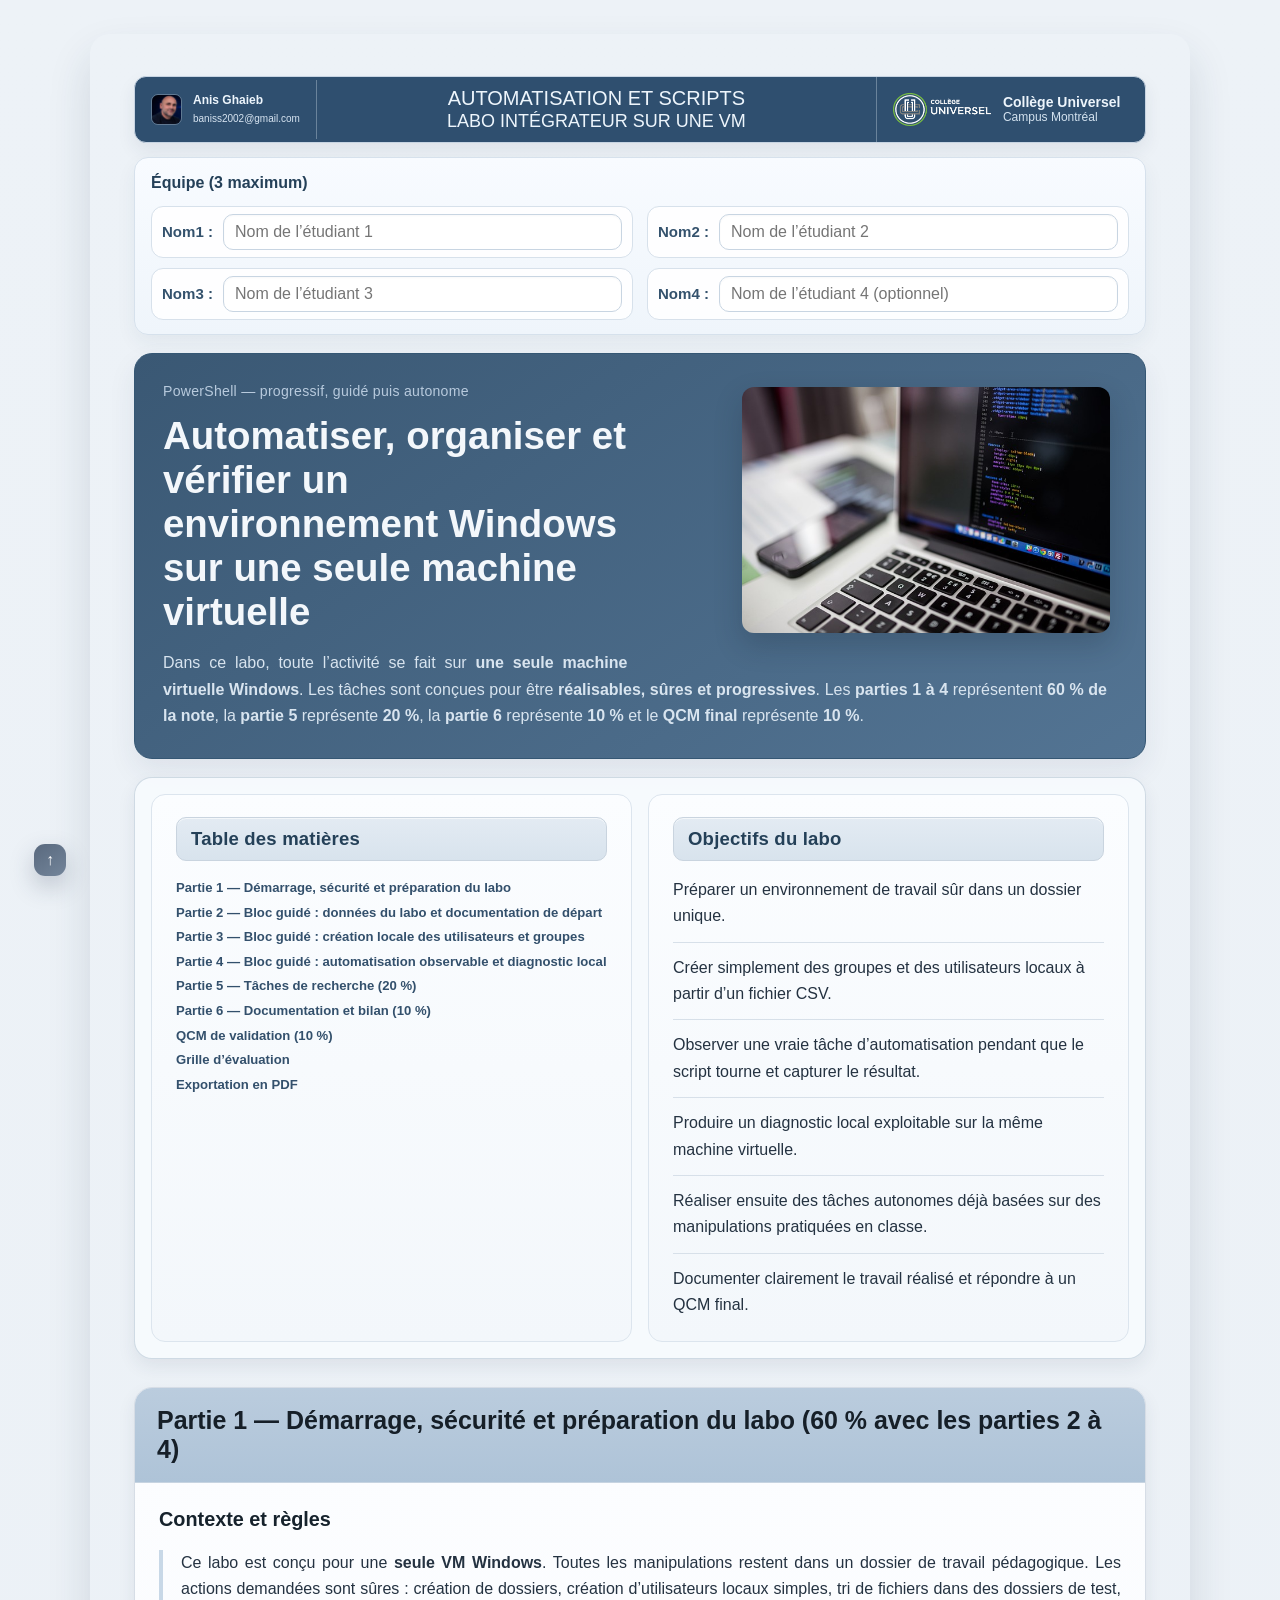
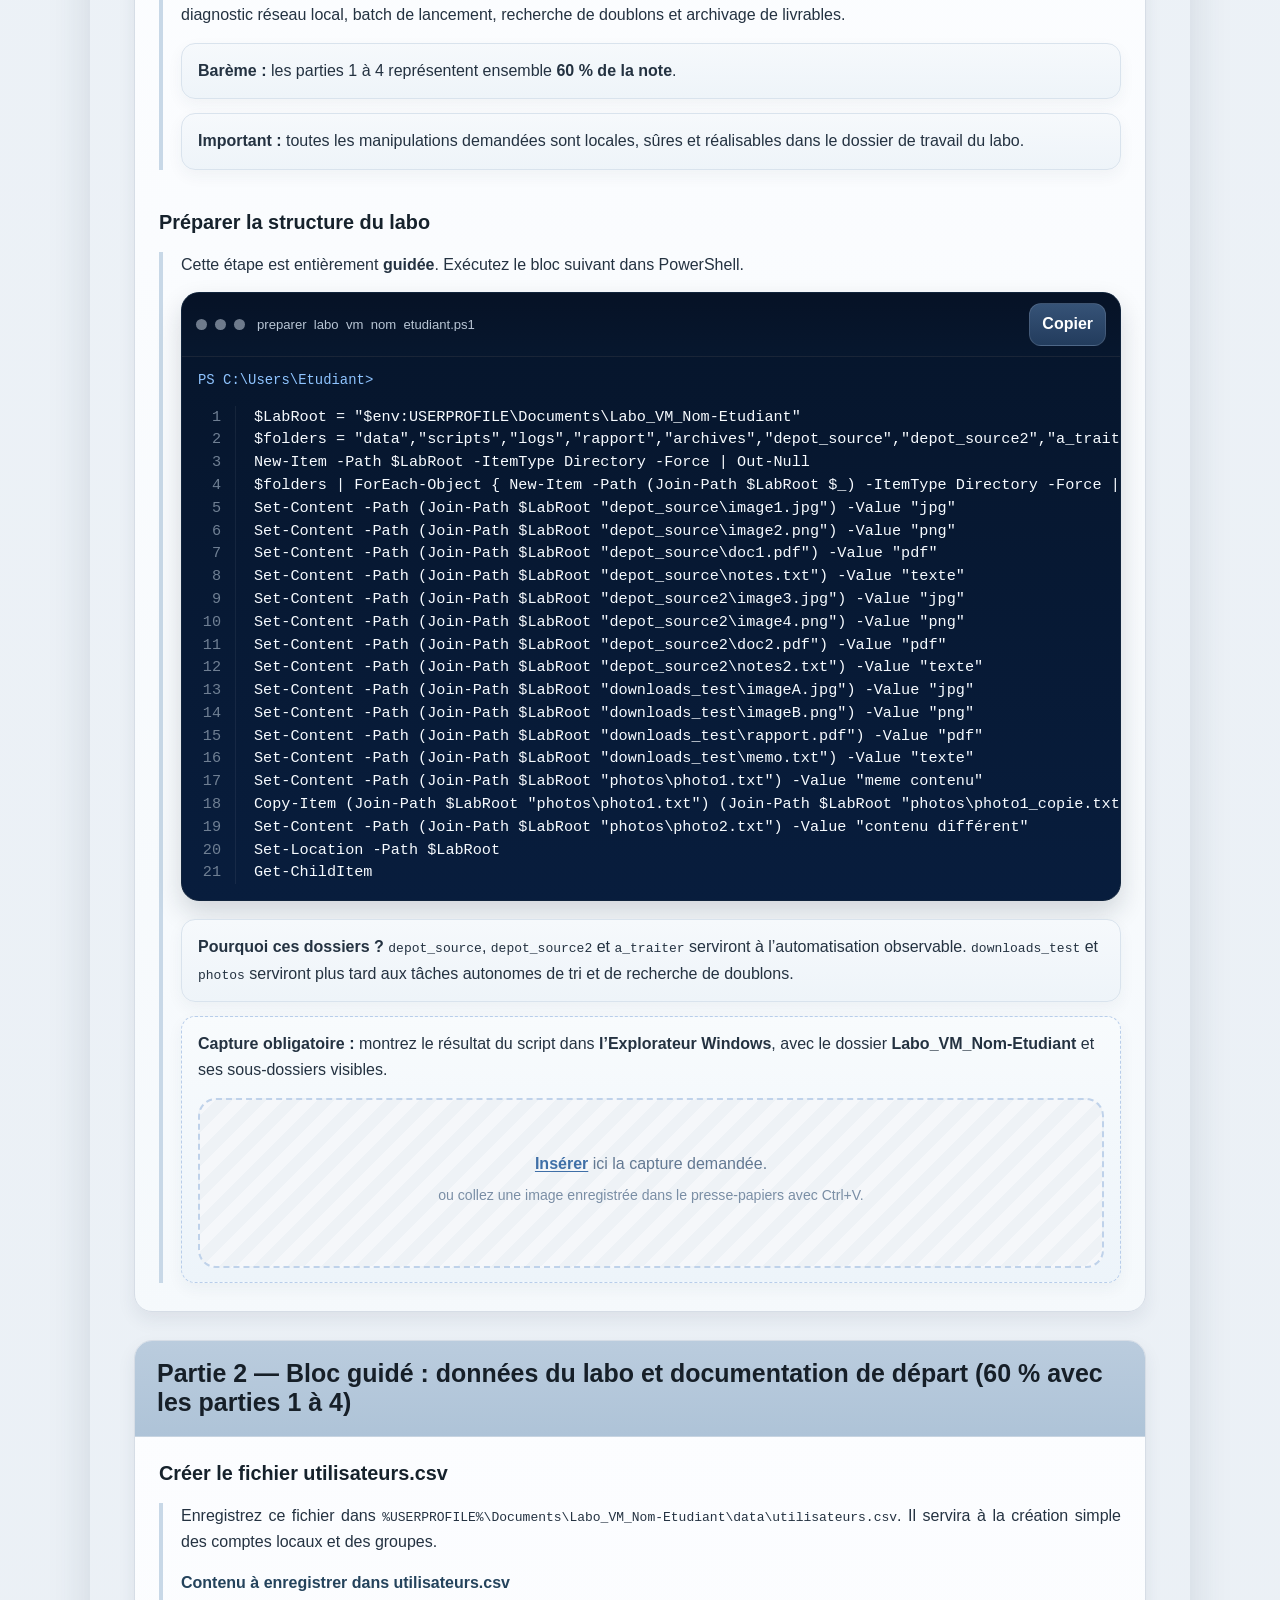
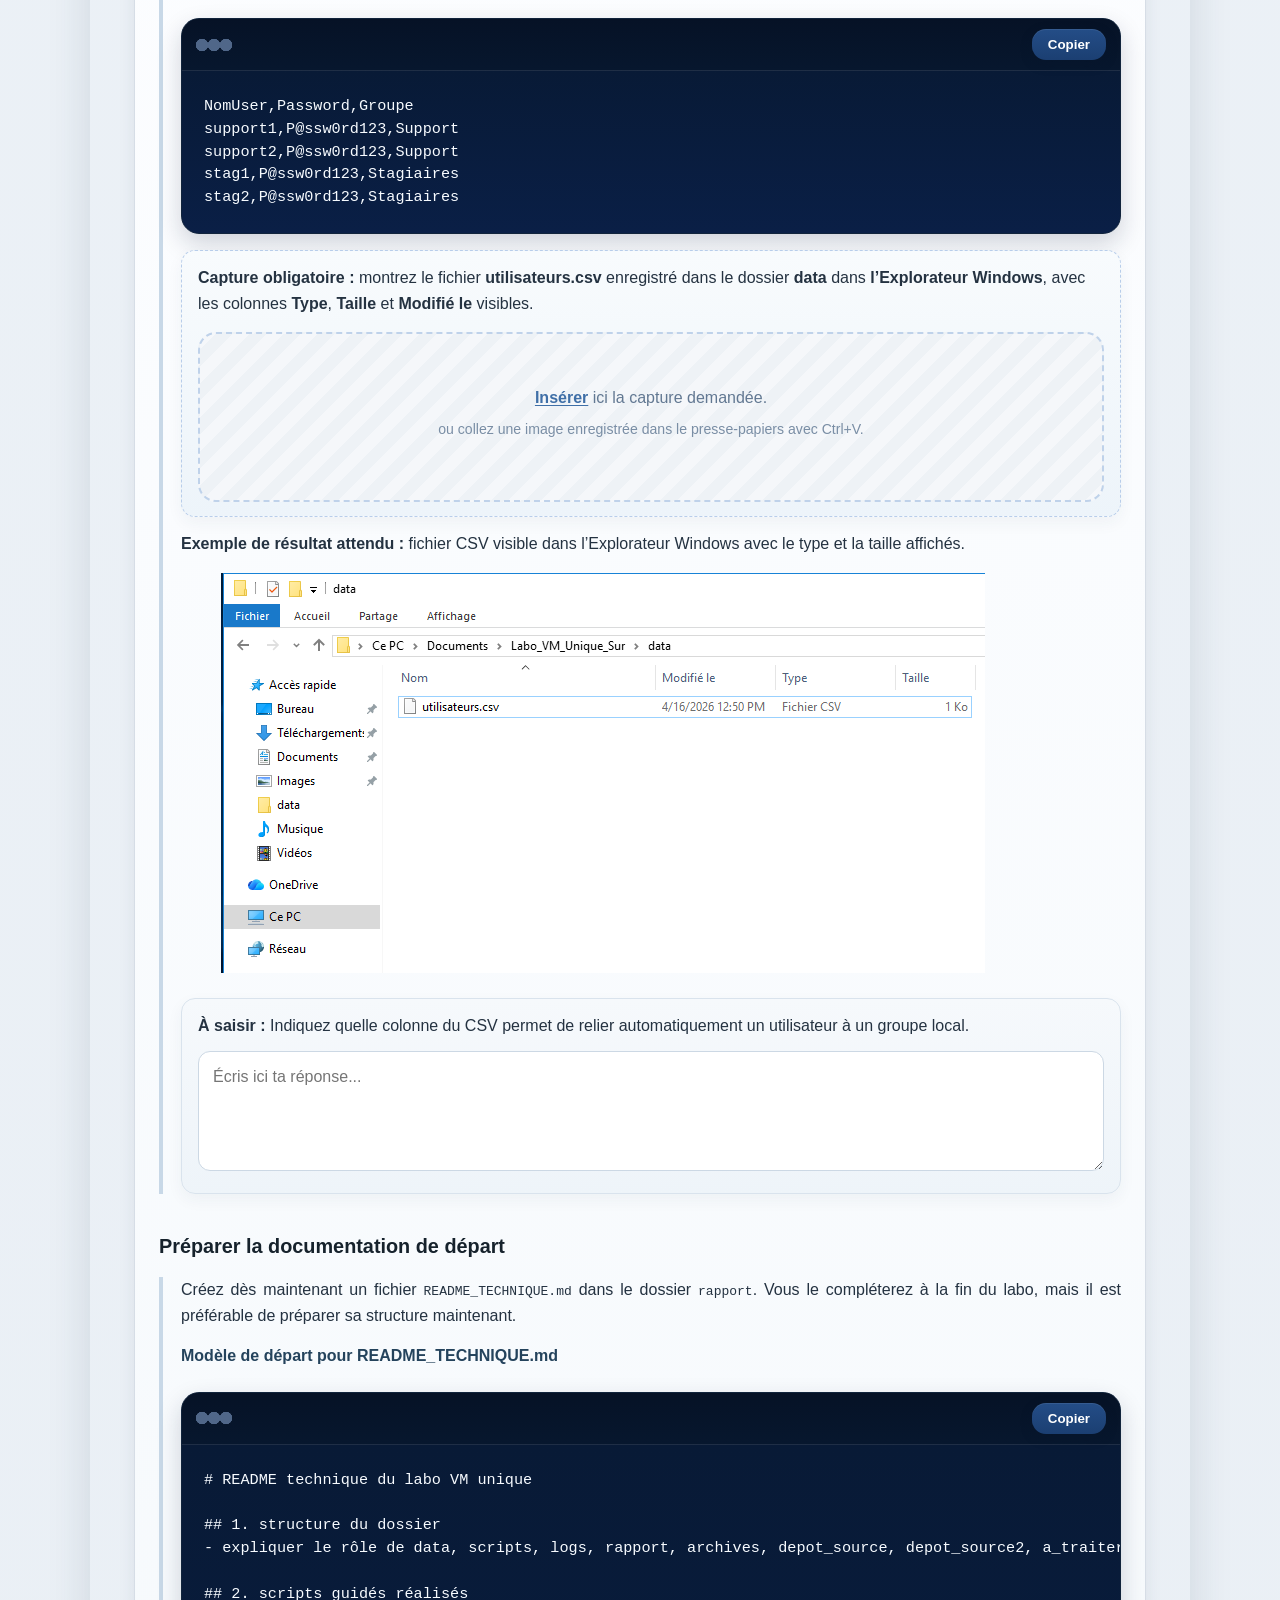
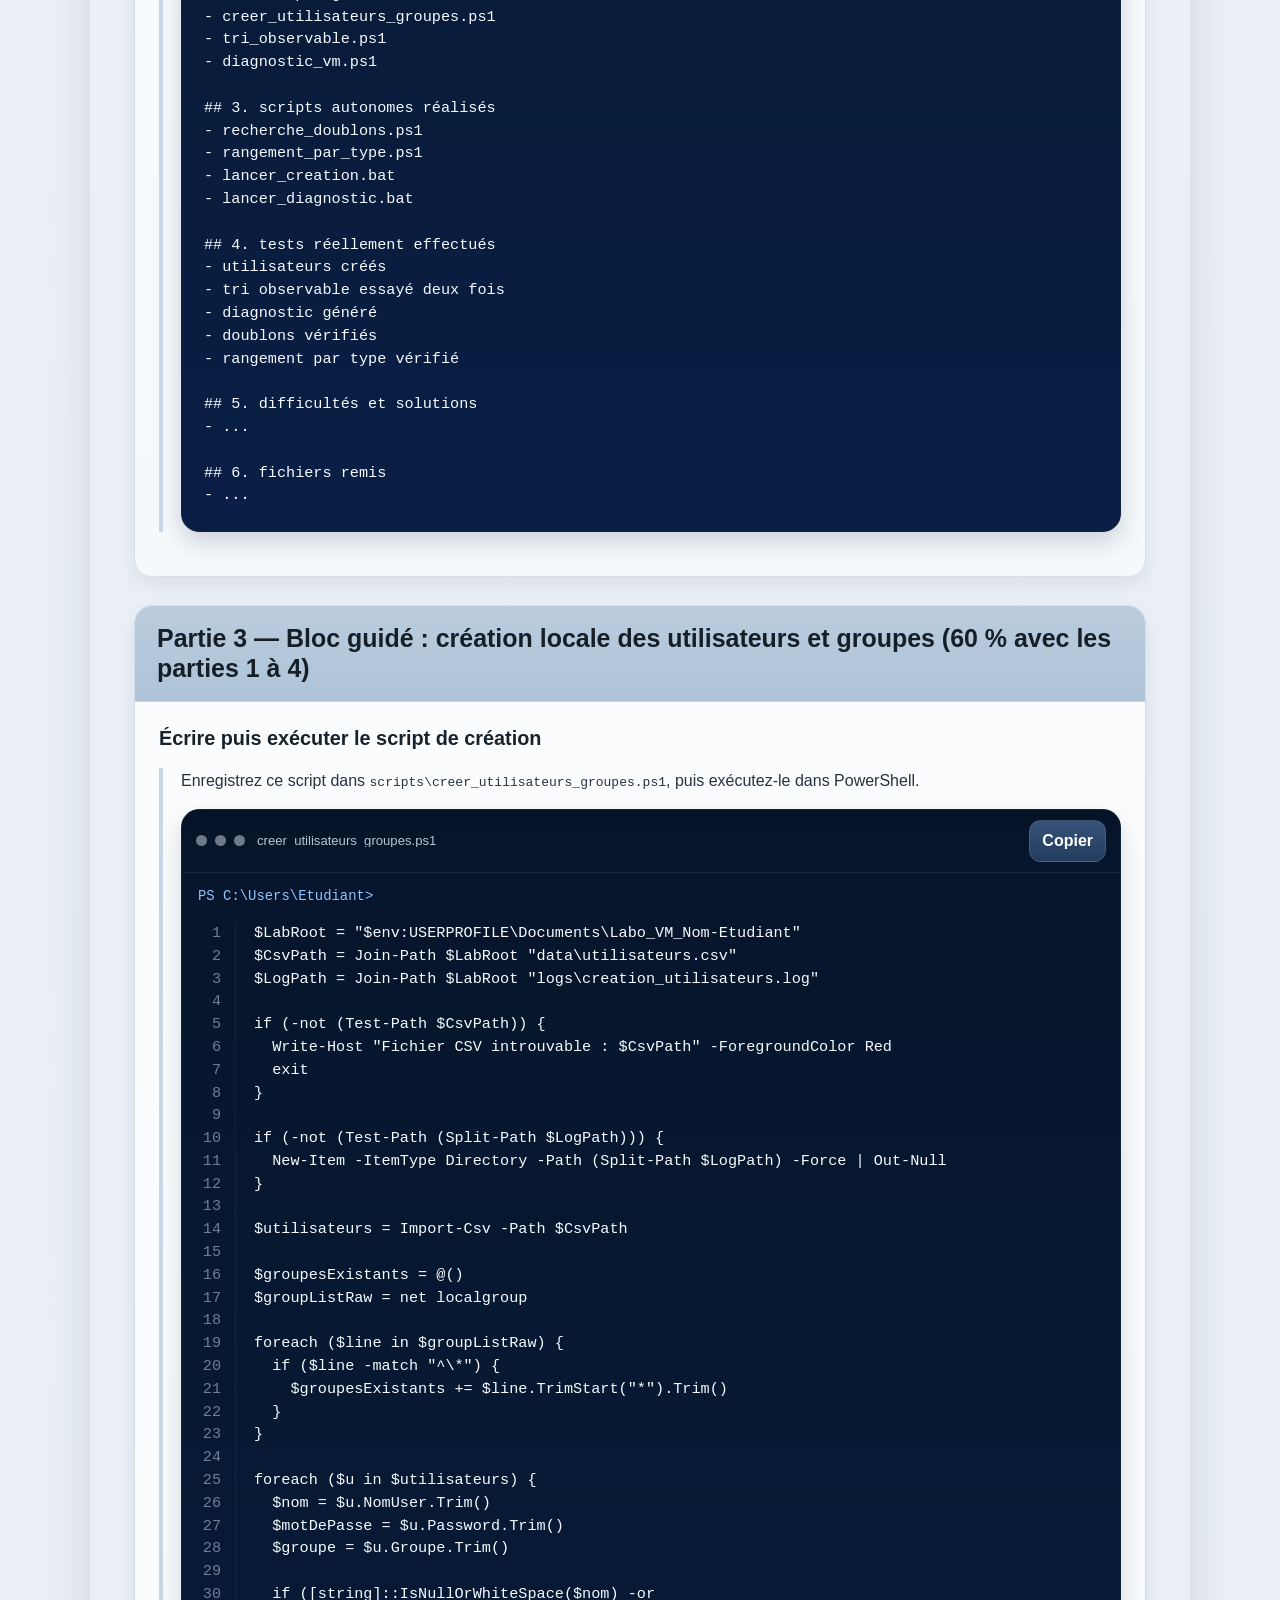
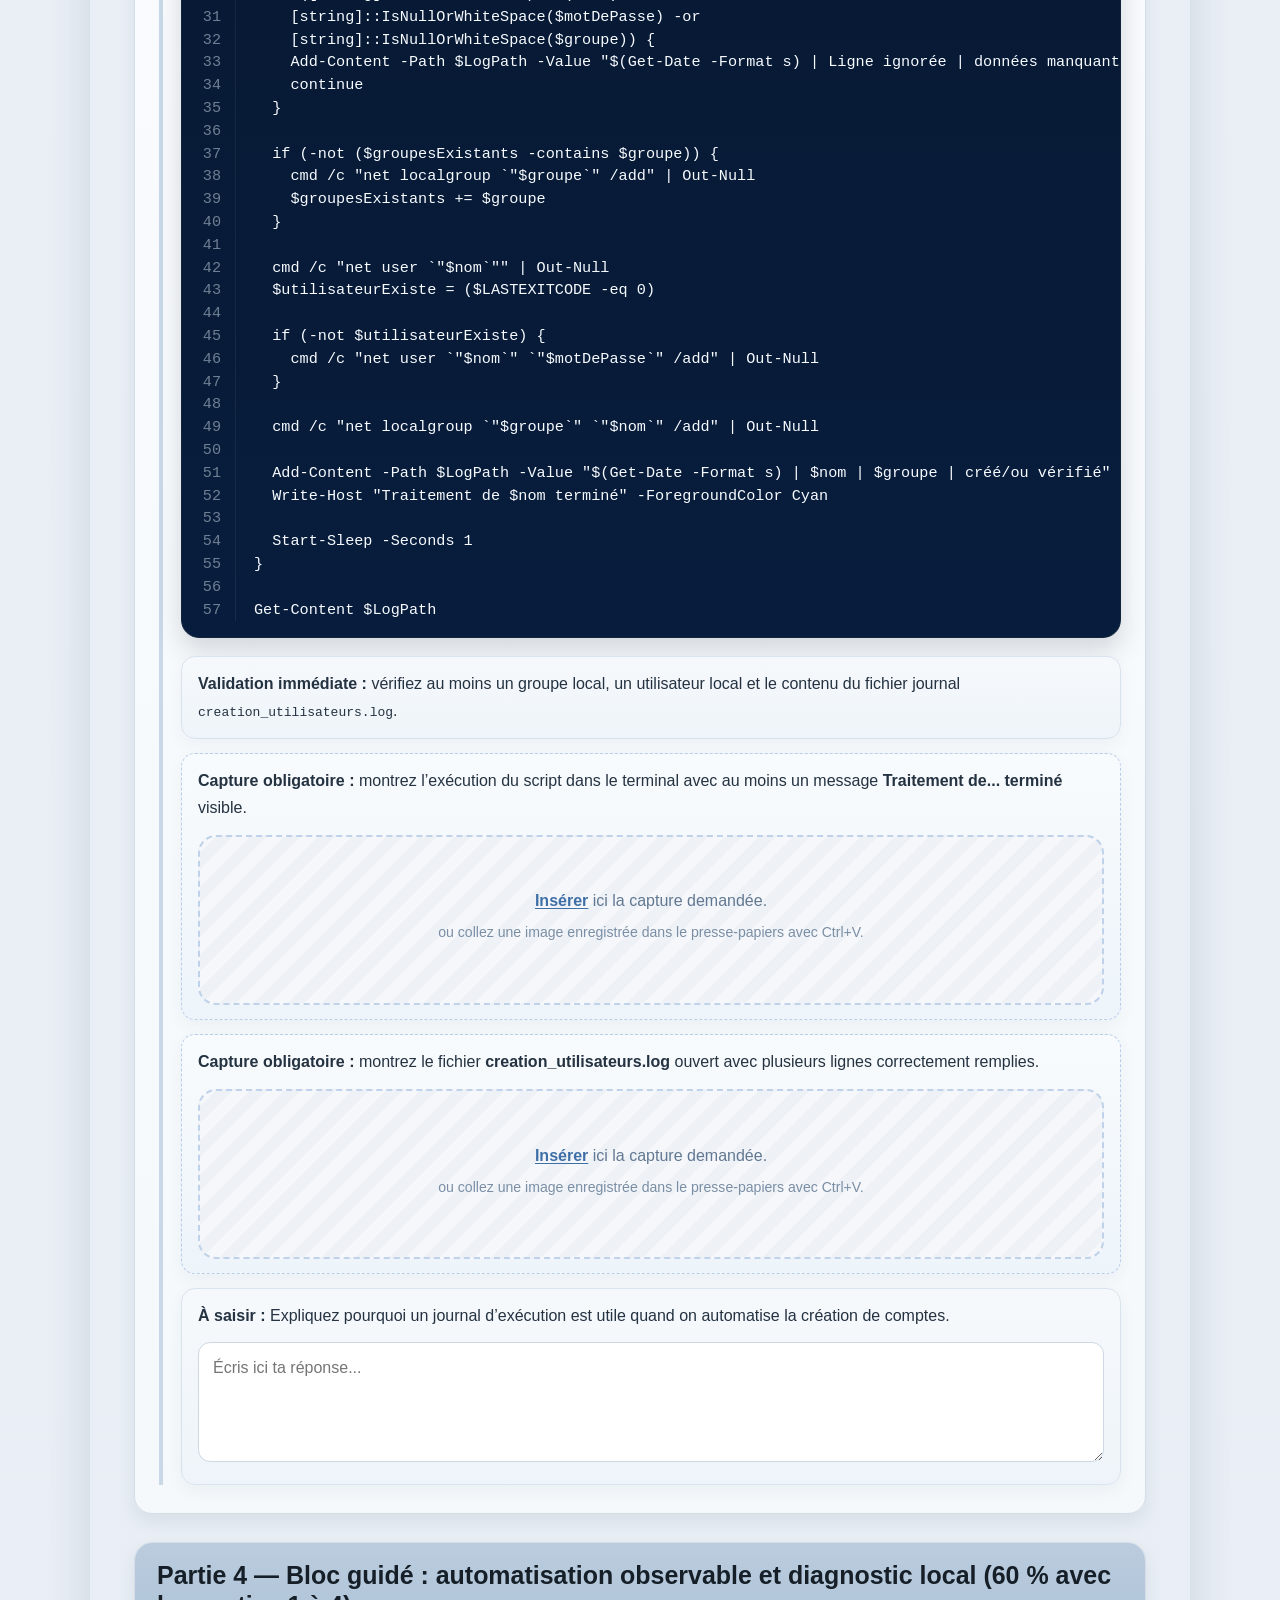
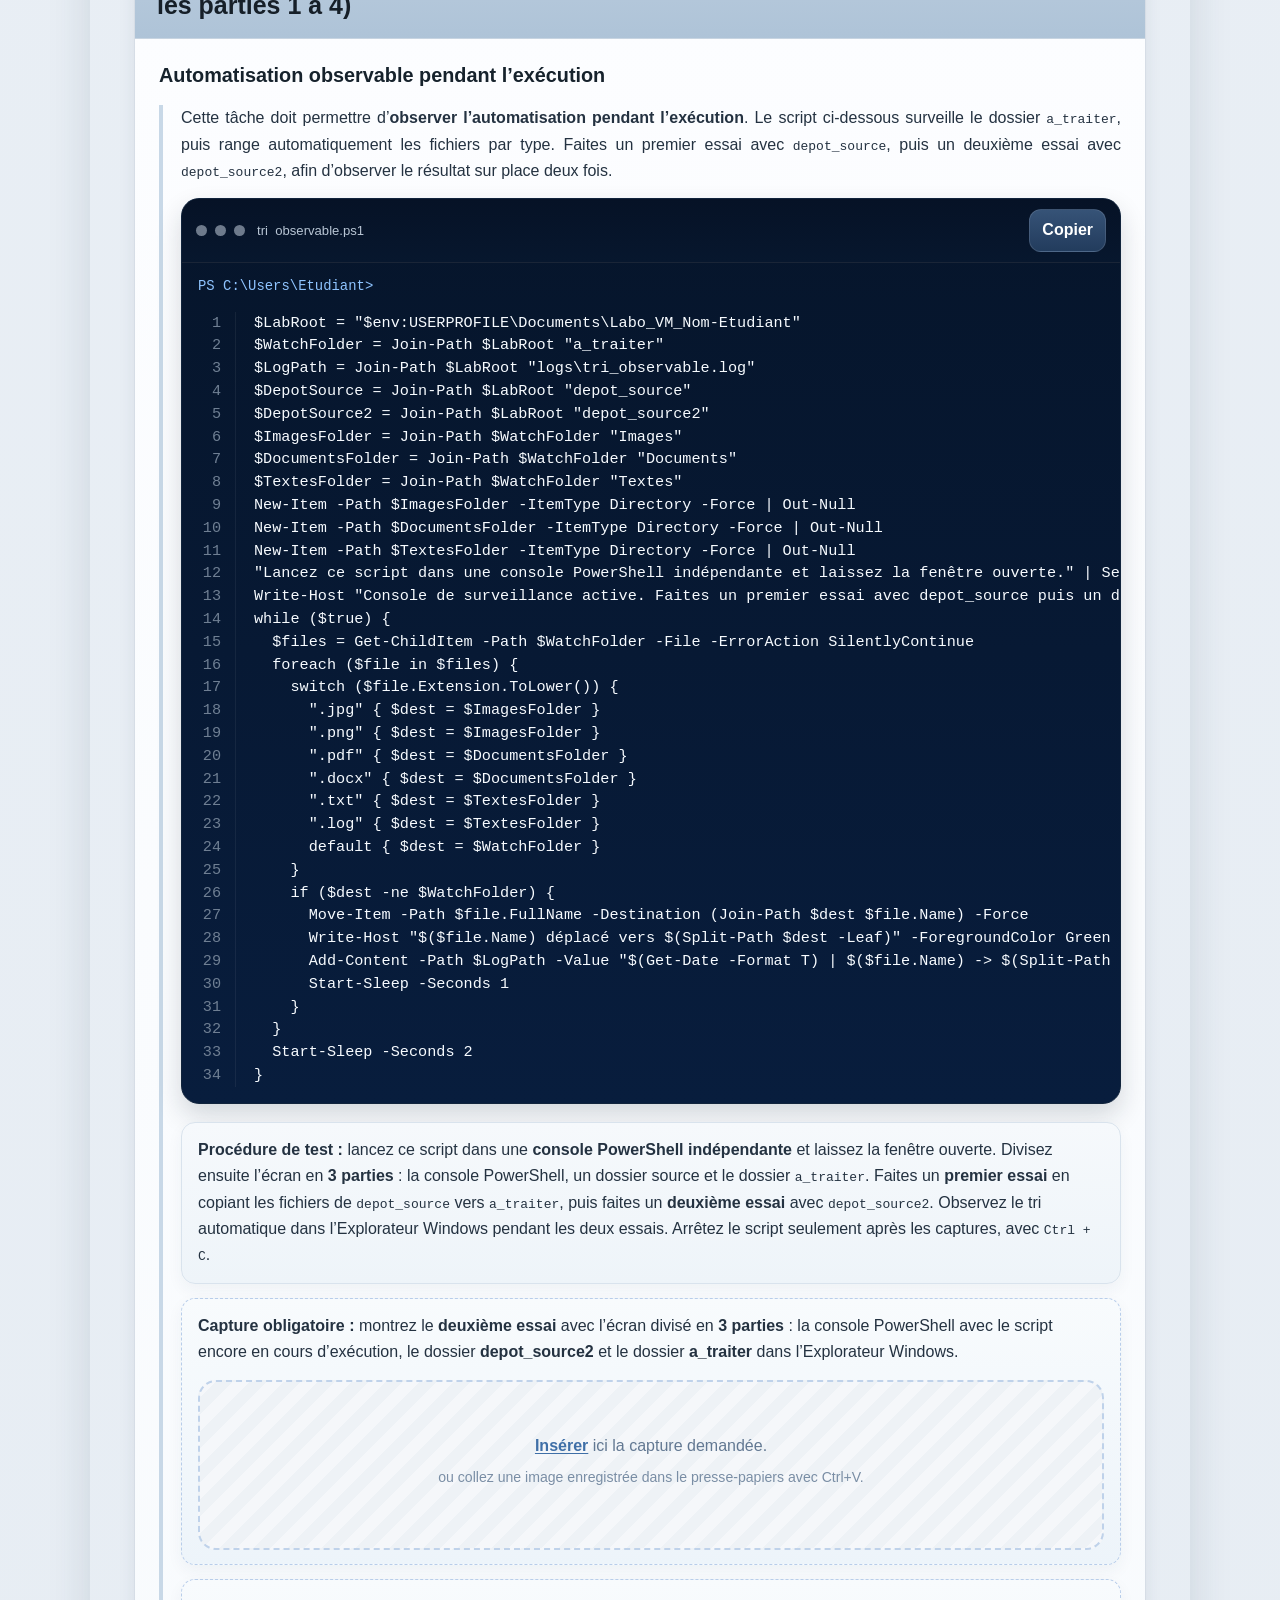
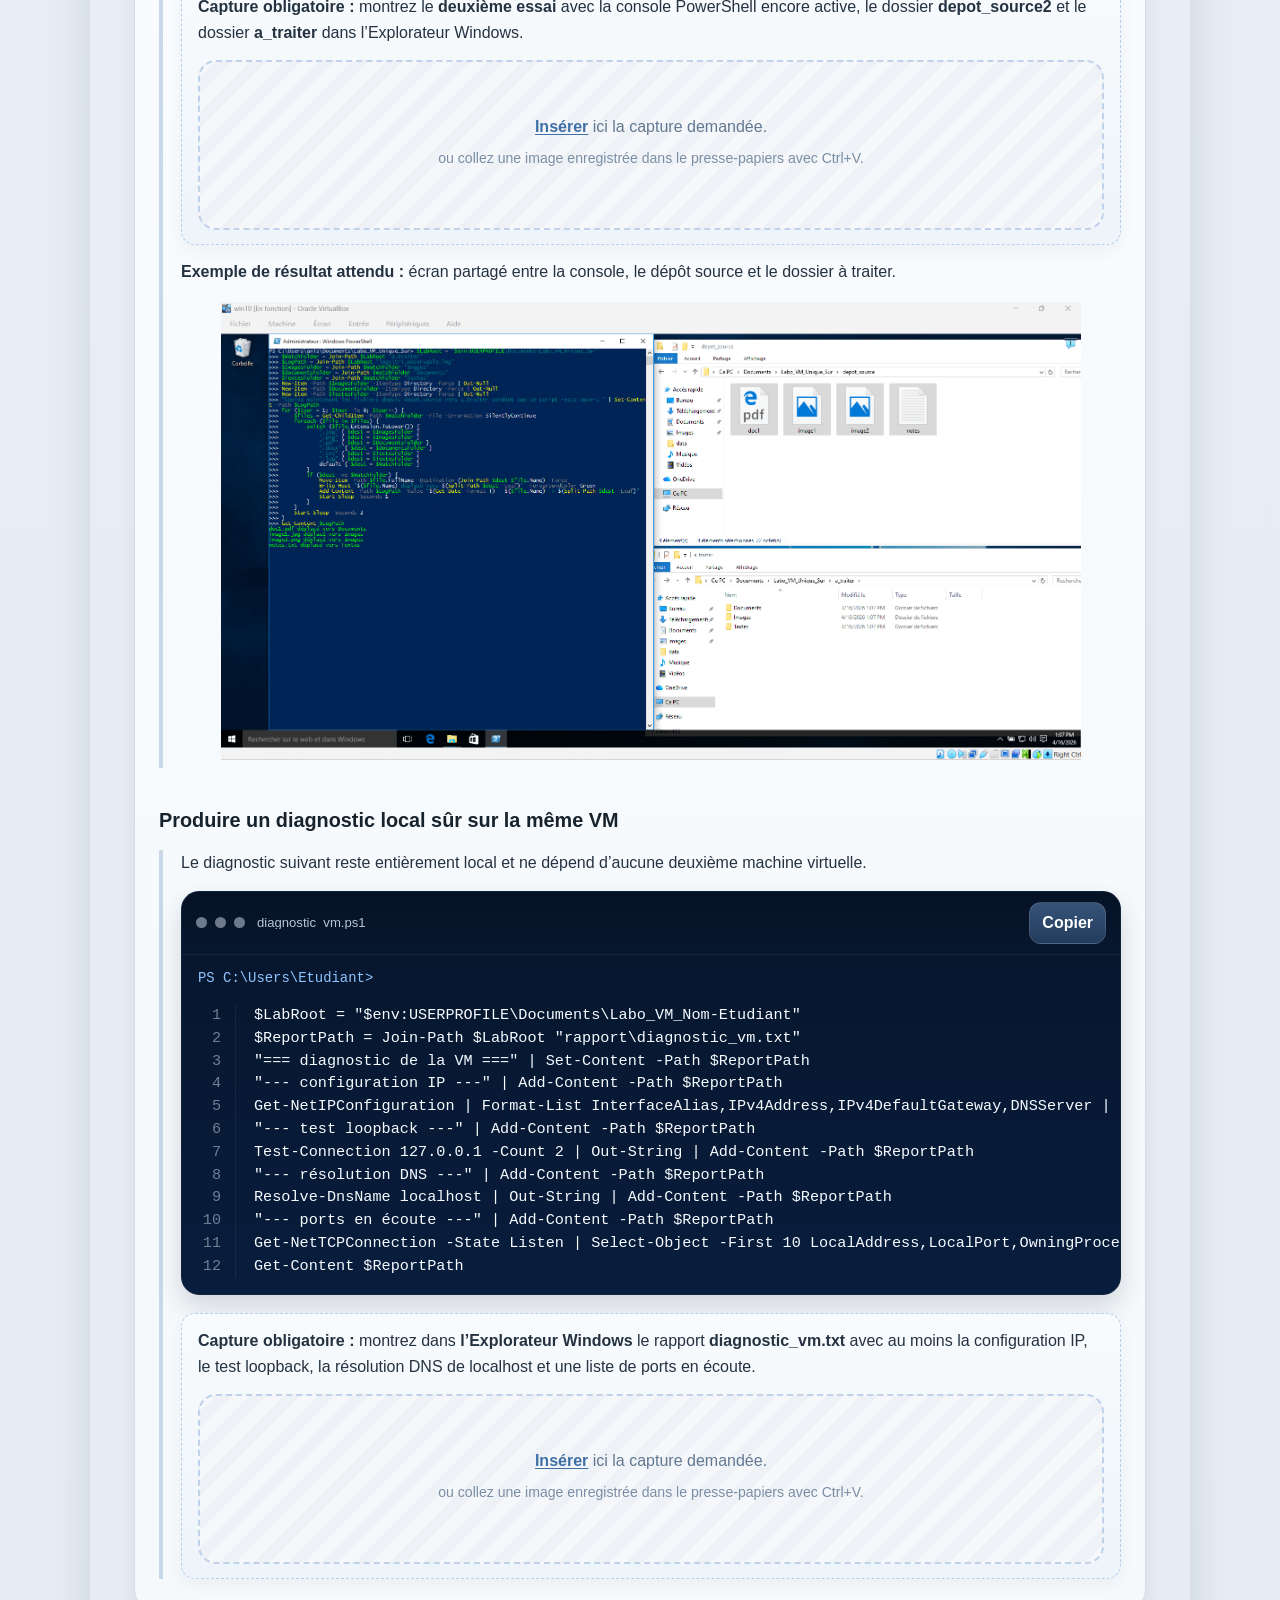
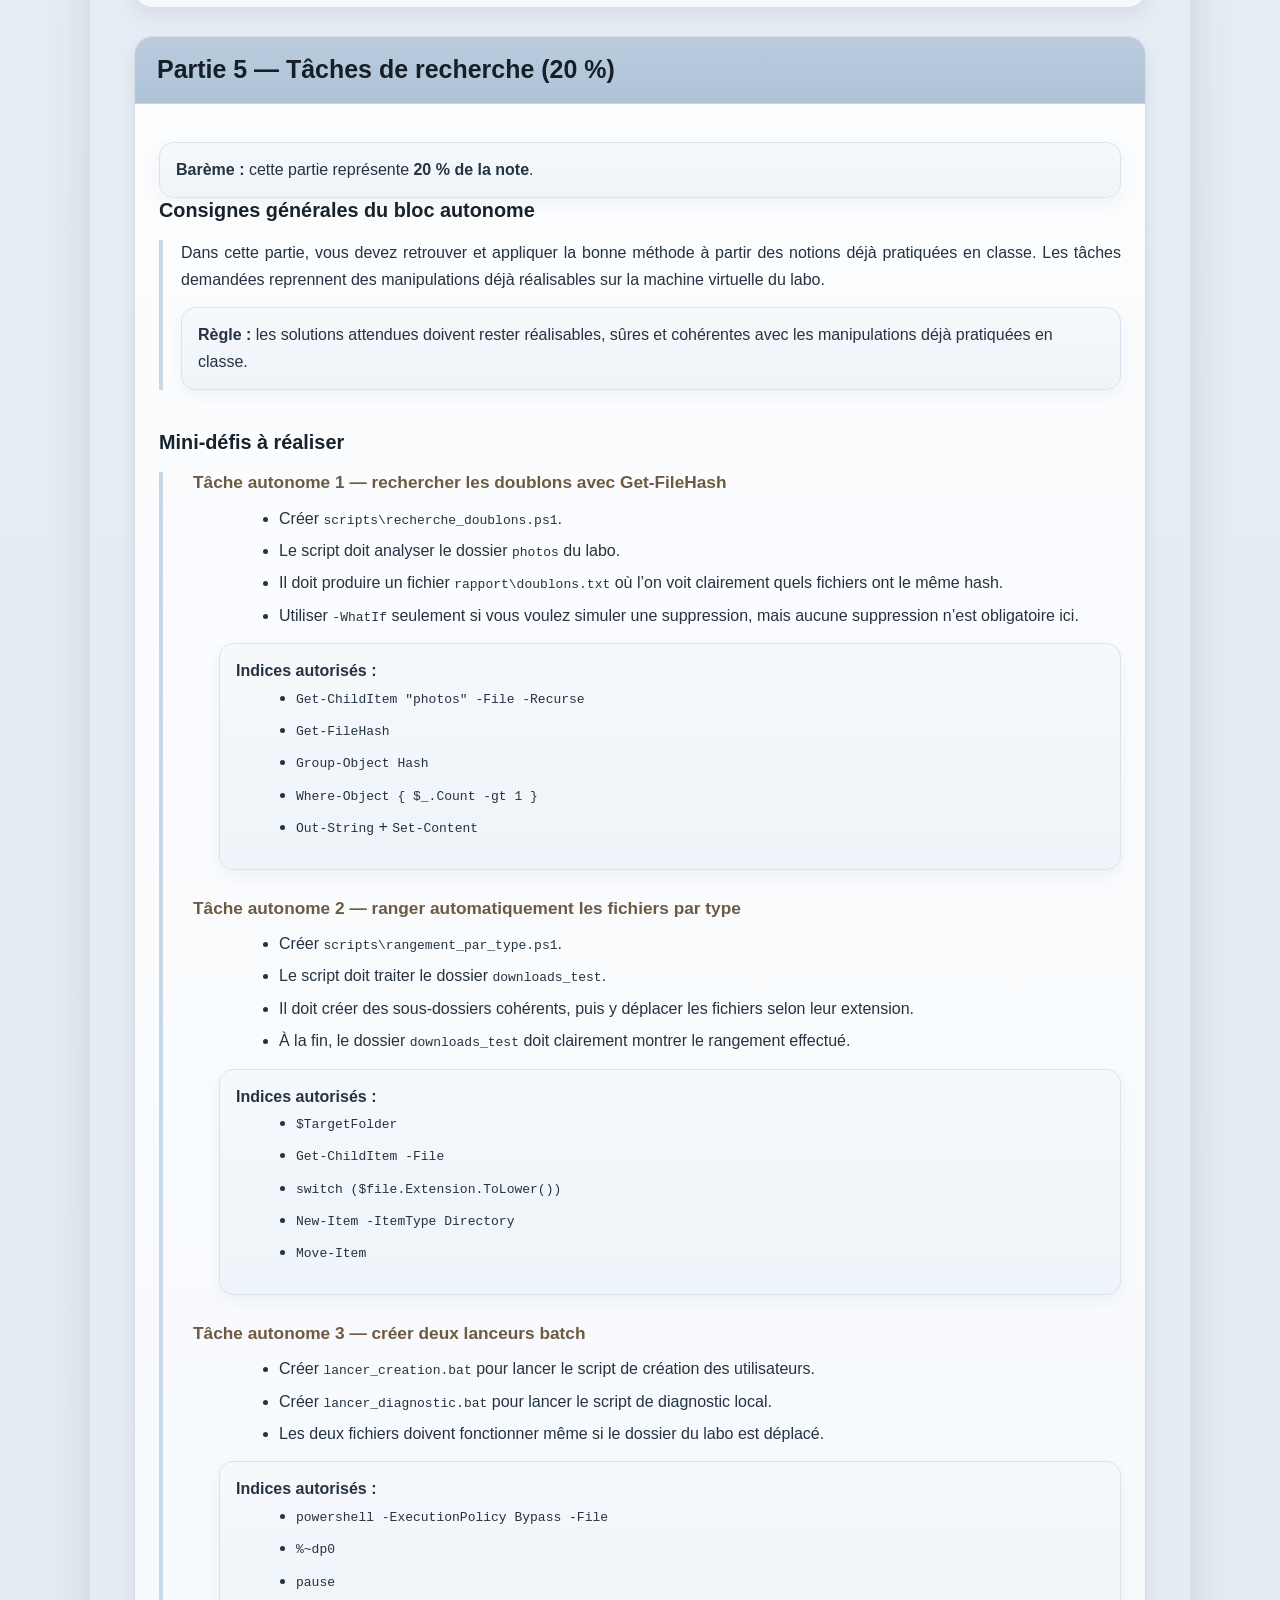
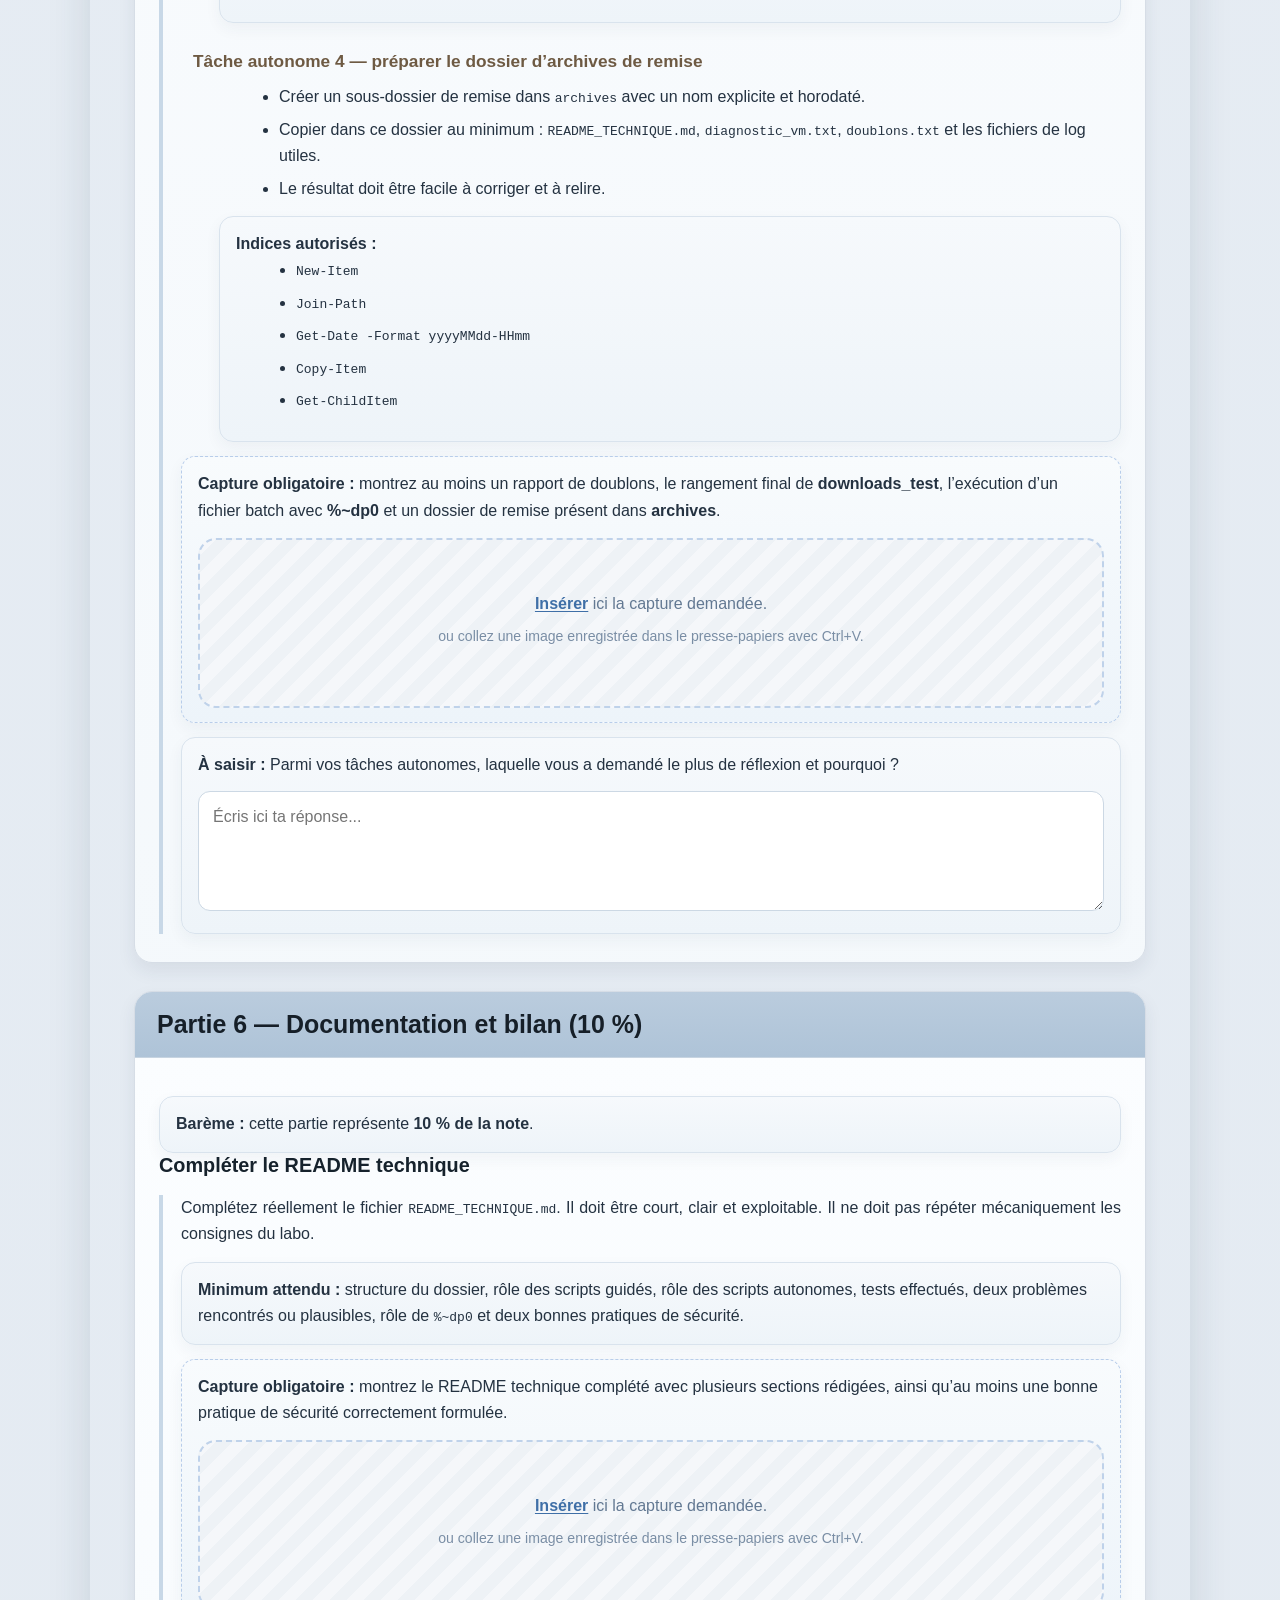
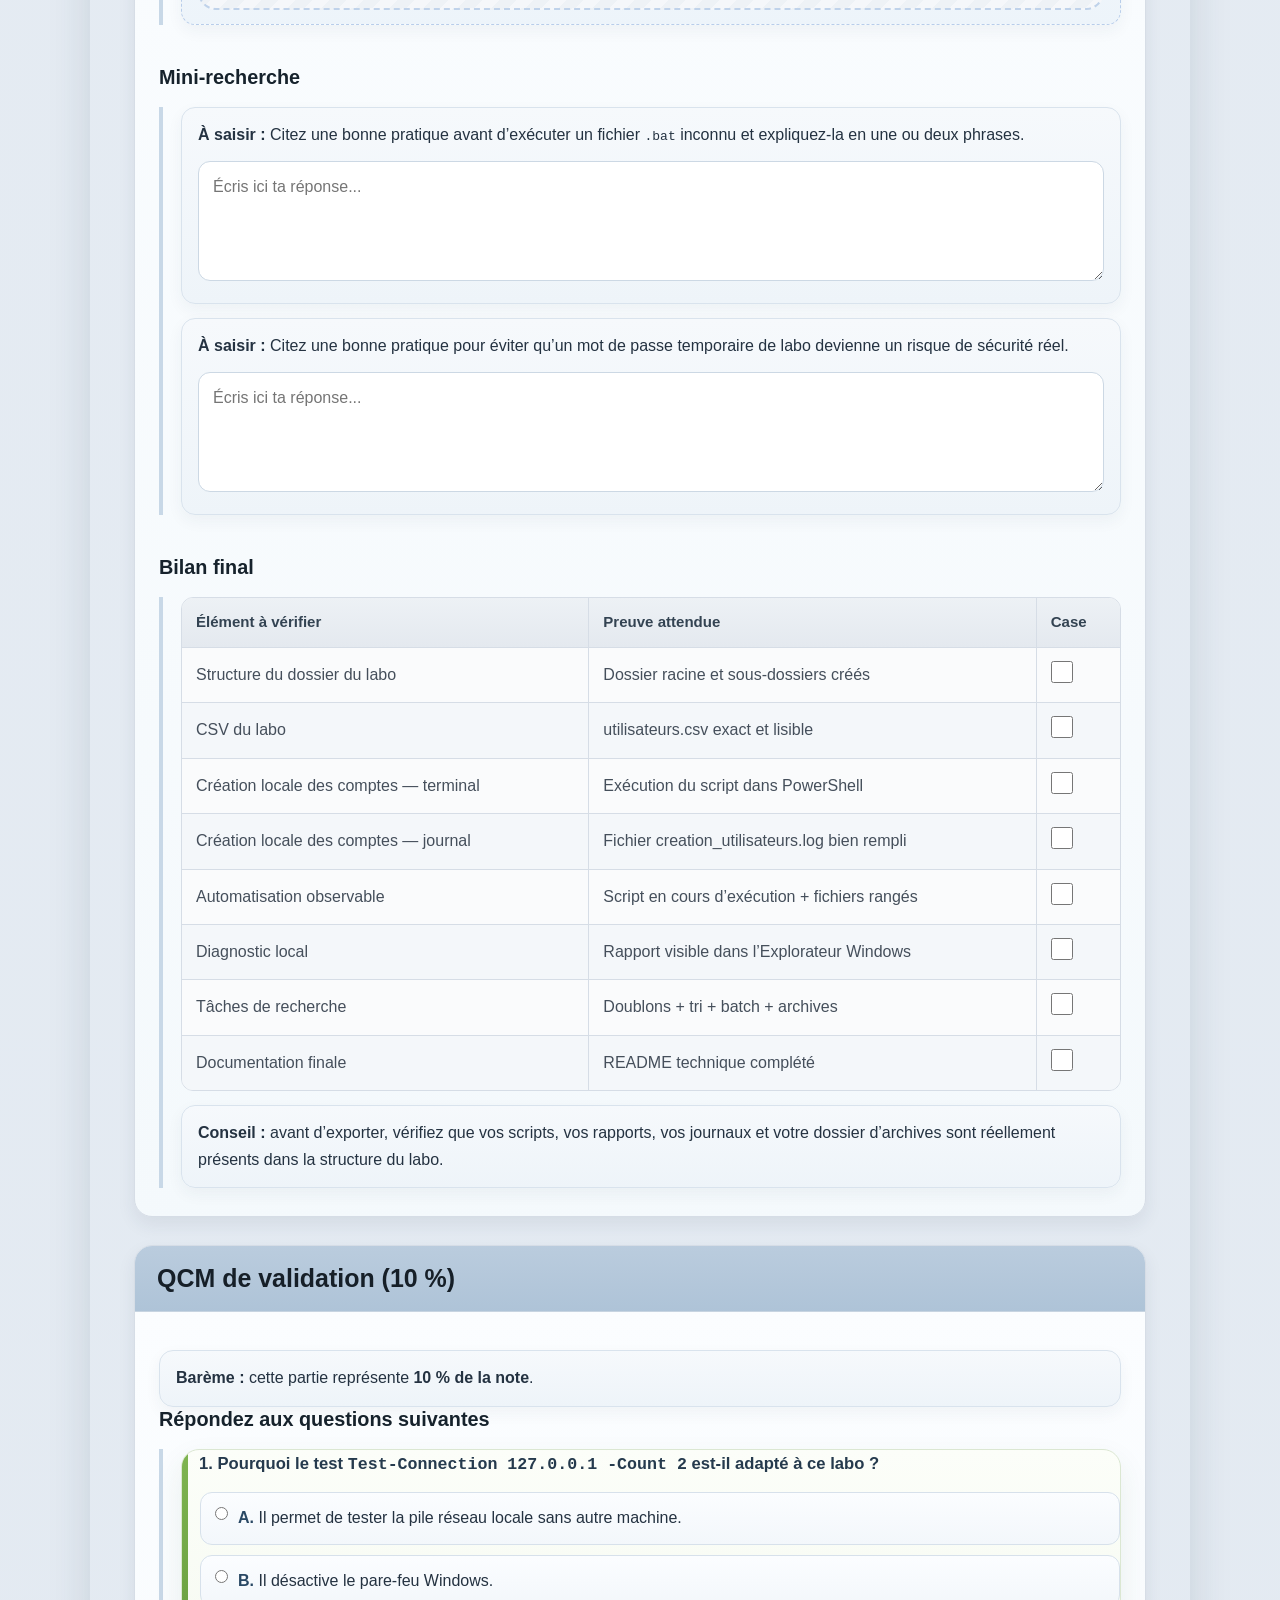
==== commit 9cbeb215: "Update index.html" ====
--- a/index.html
+++ b/index.html
@@ -40,7 +40,7 @@
 <div class="document-hero">
 <figure class="content-figure hero-figure"><img alt="Illustration du chapitre" class="content-image hero-image" src="img/chap.png"/></figure>
 <p class="document-kicker">PowerShell — progressif, guidé puis autonome</p>
-<h1 class="document-title">Labo intégrateur PowerShell sur une seule machine virtuelle</h1>
+<h1 class="document-title">Automatiser, organiser et vérifier un environnement Windows sur une seule machine virtuelle</h1>
 <p class="document-intro">Dans ce labo, toute l’activité se fait sur <strong>une seule machine virtuelle Windows</strong>. Les tâches sont conçues pour être <strong>réalisables, sûres et progressives</strong>. Les <strong>parties 1 à 4</strong> représentent <strong>60 % de la note</strong>, la <strong>partie 5</strong> représente <strong>20 %</strong>, la <strong>partie 6</strong> représente <strong>10 %</strong> et le <strong>QCM final</strong> représente <strong>10 %</strong>.</p>
 </div>
 <section aria-label="Vue d’ensemble du labo" class="document-overview">
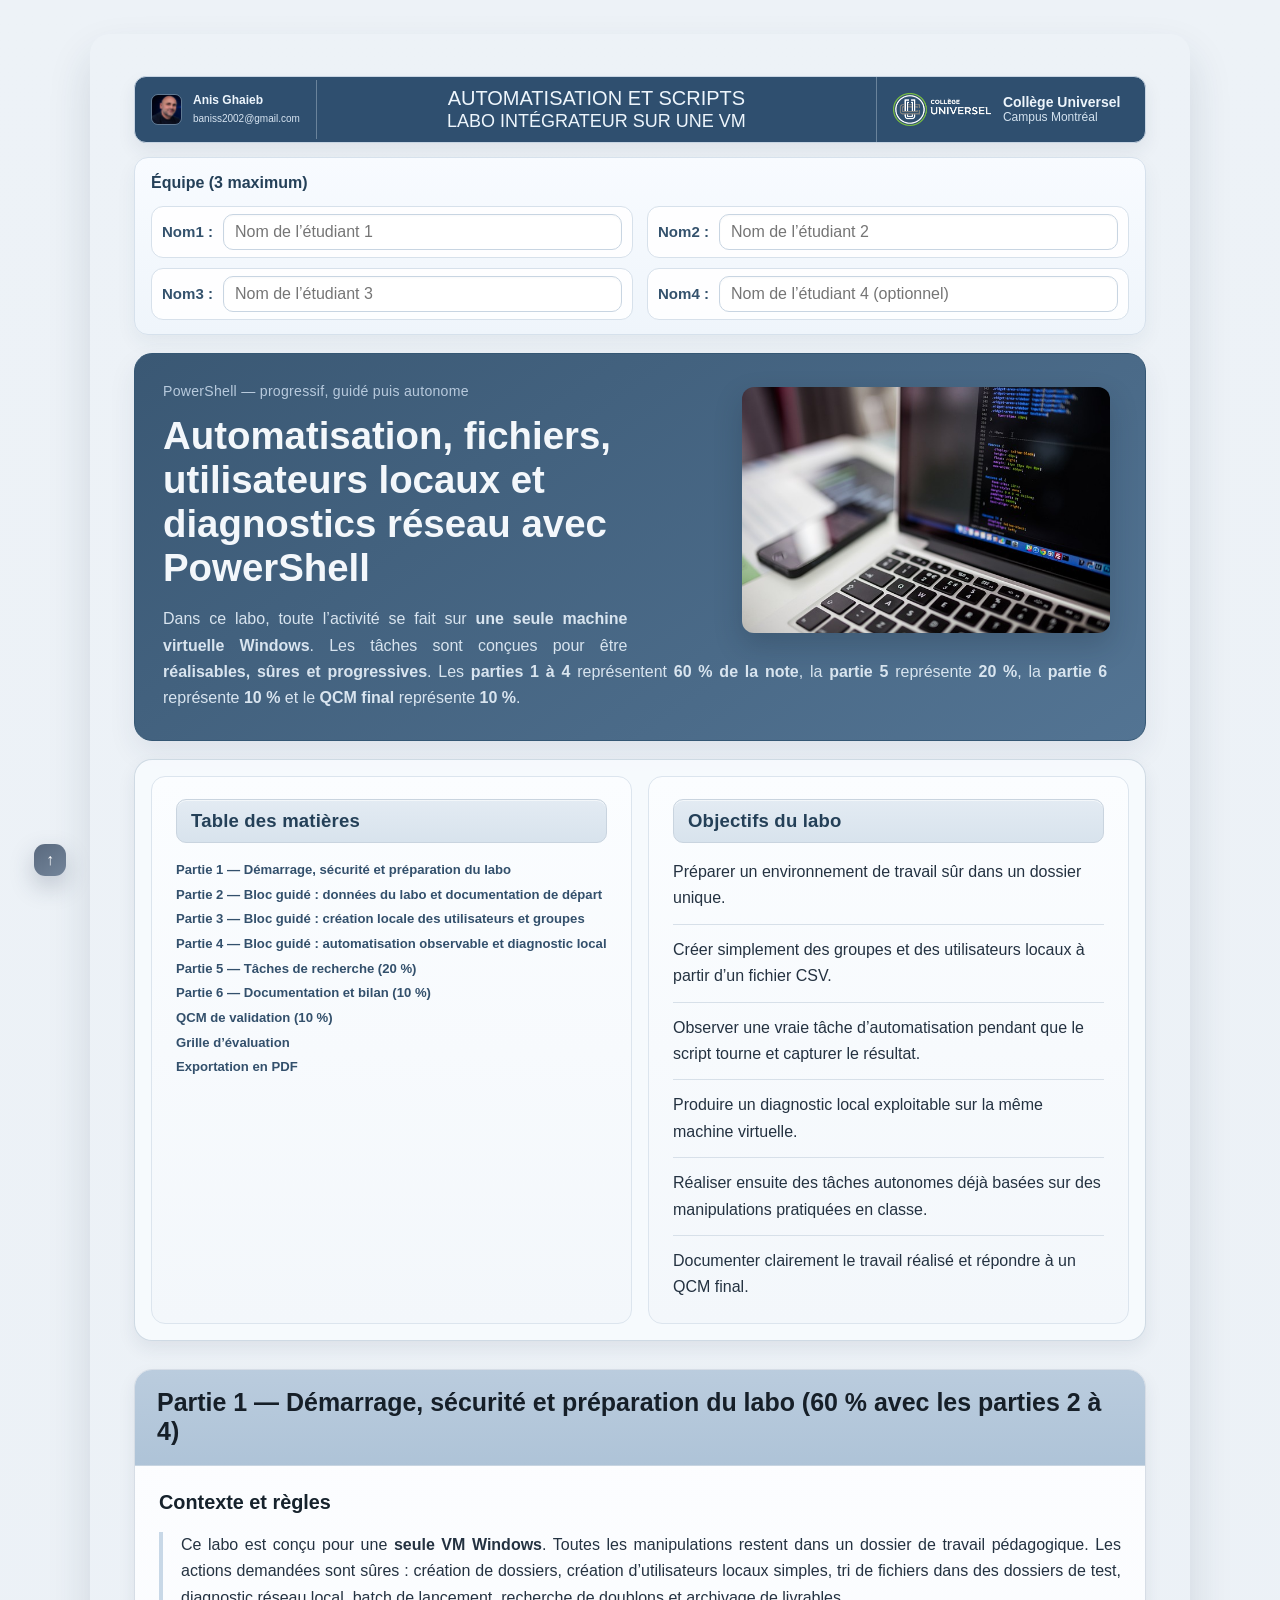
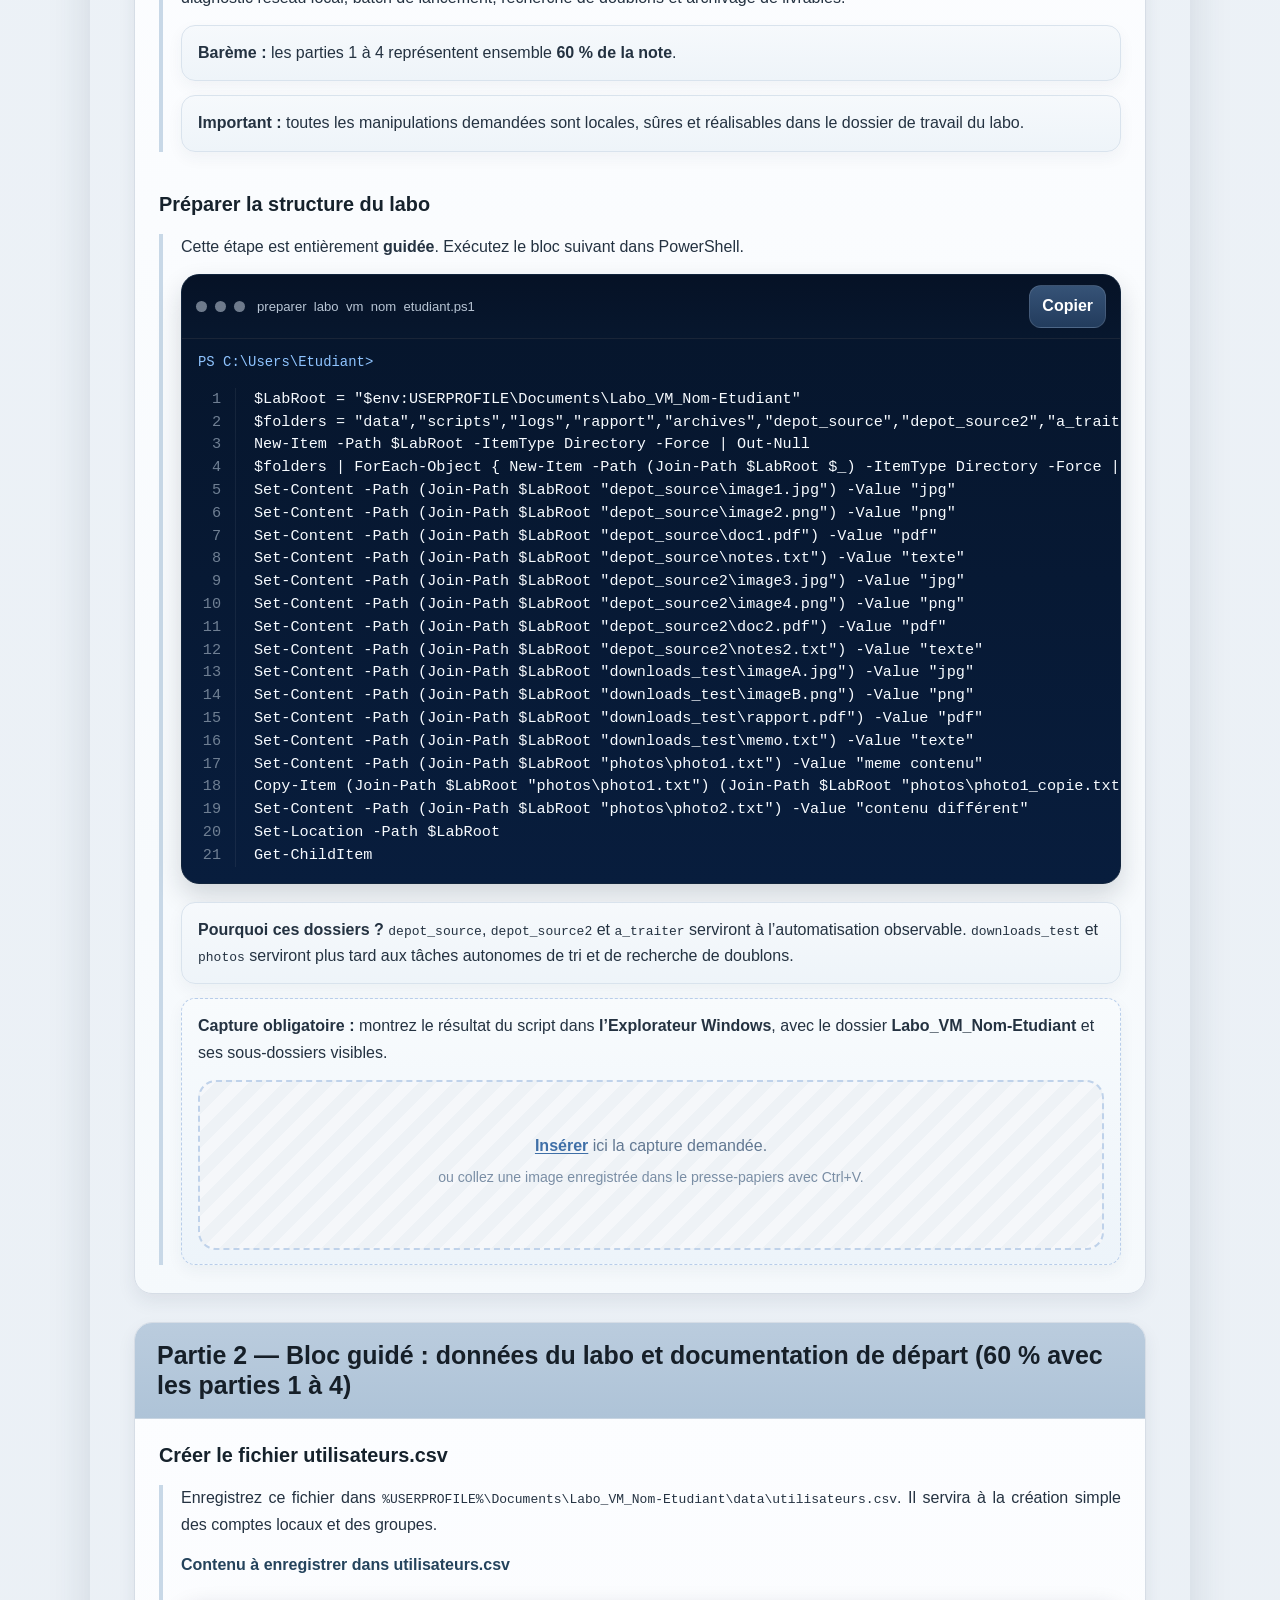
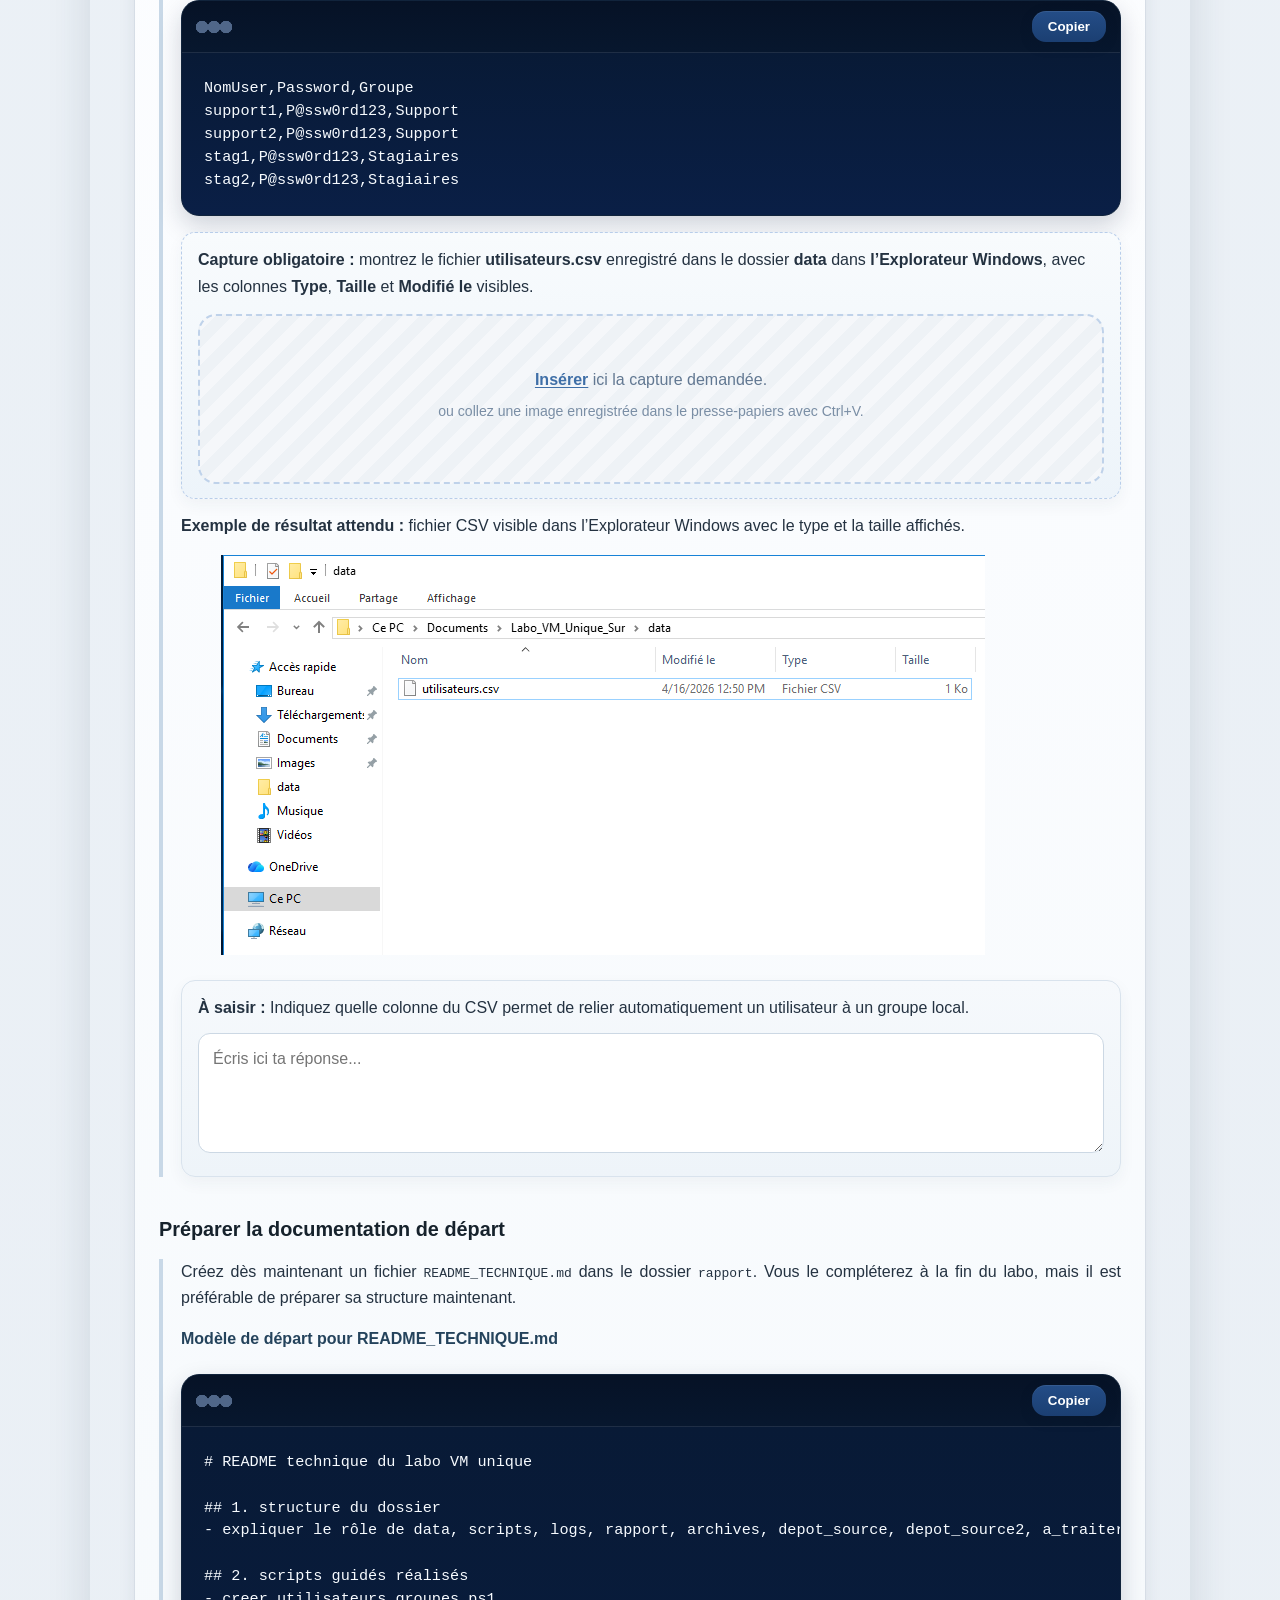
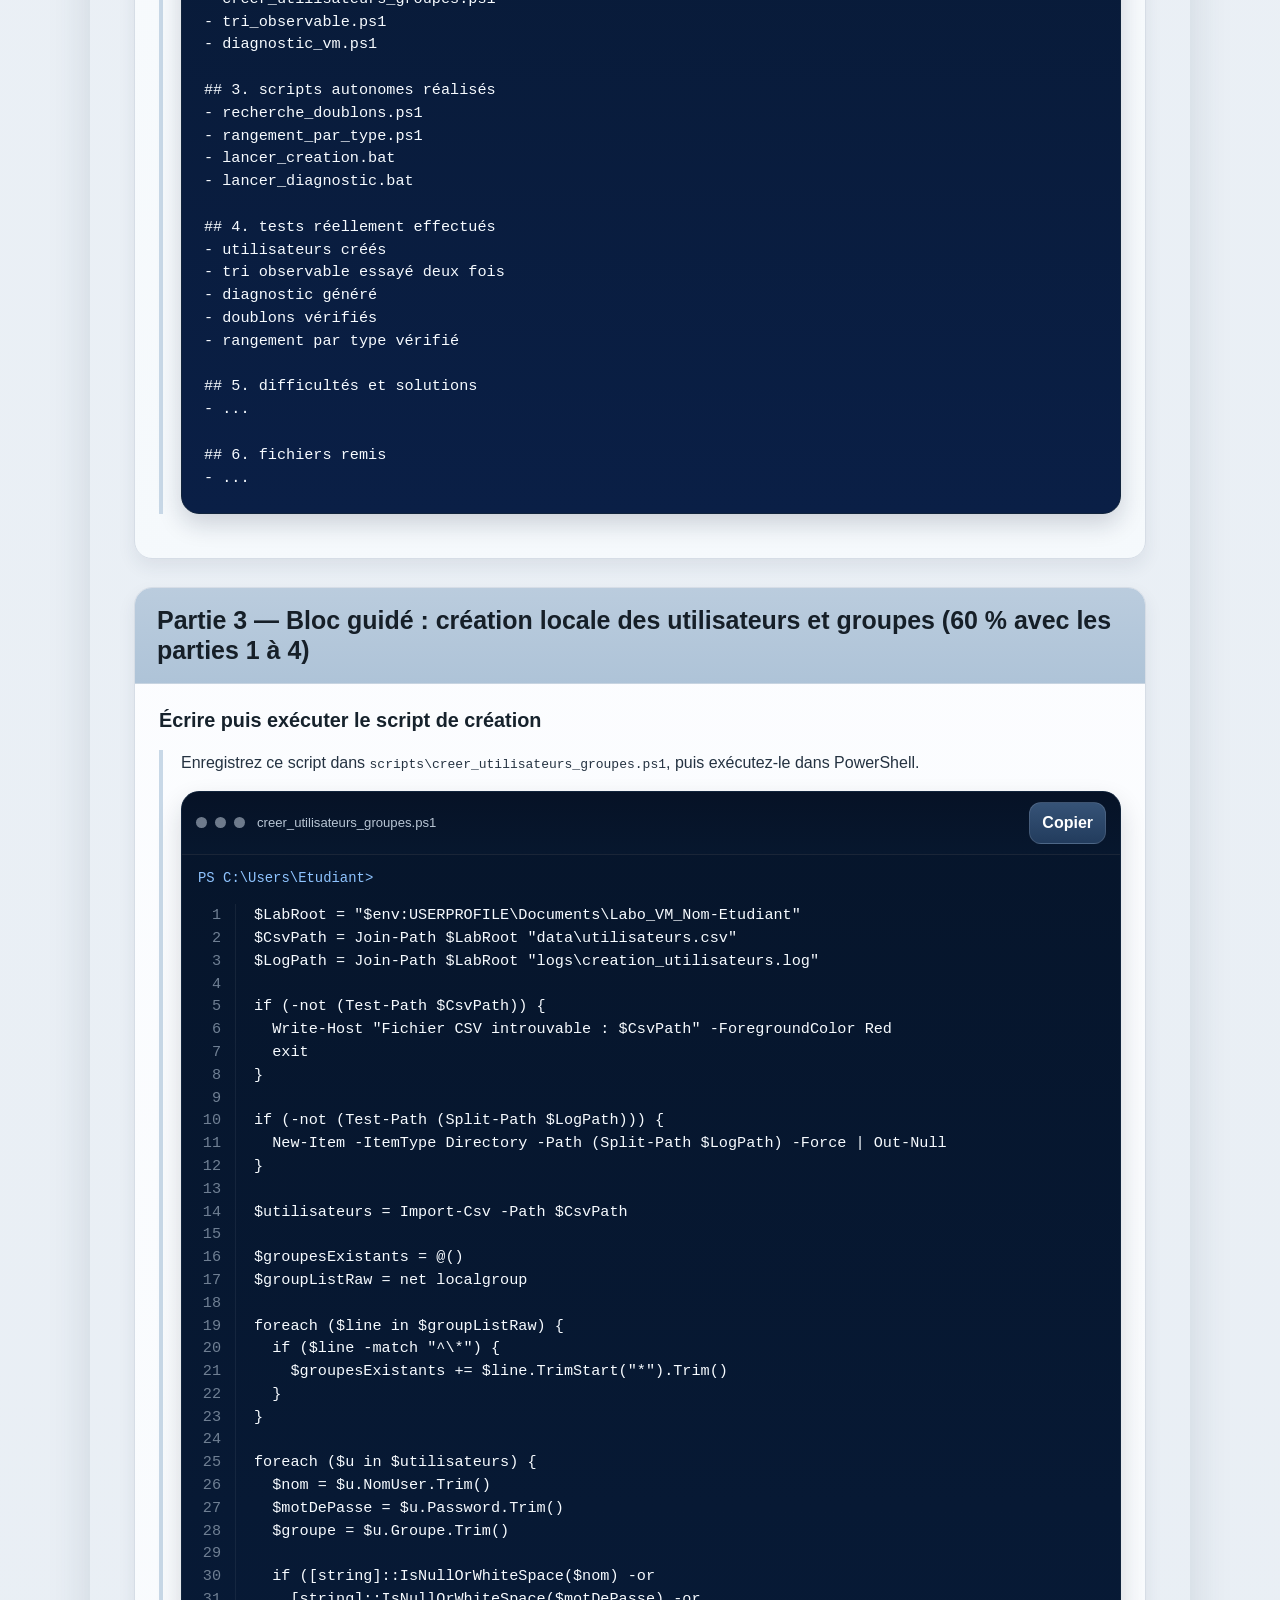
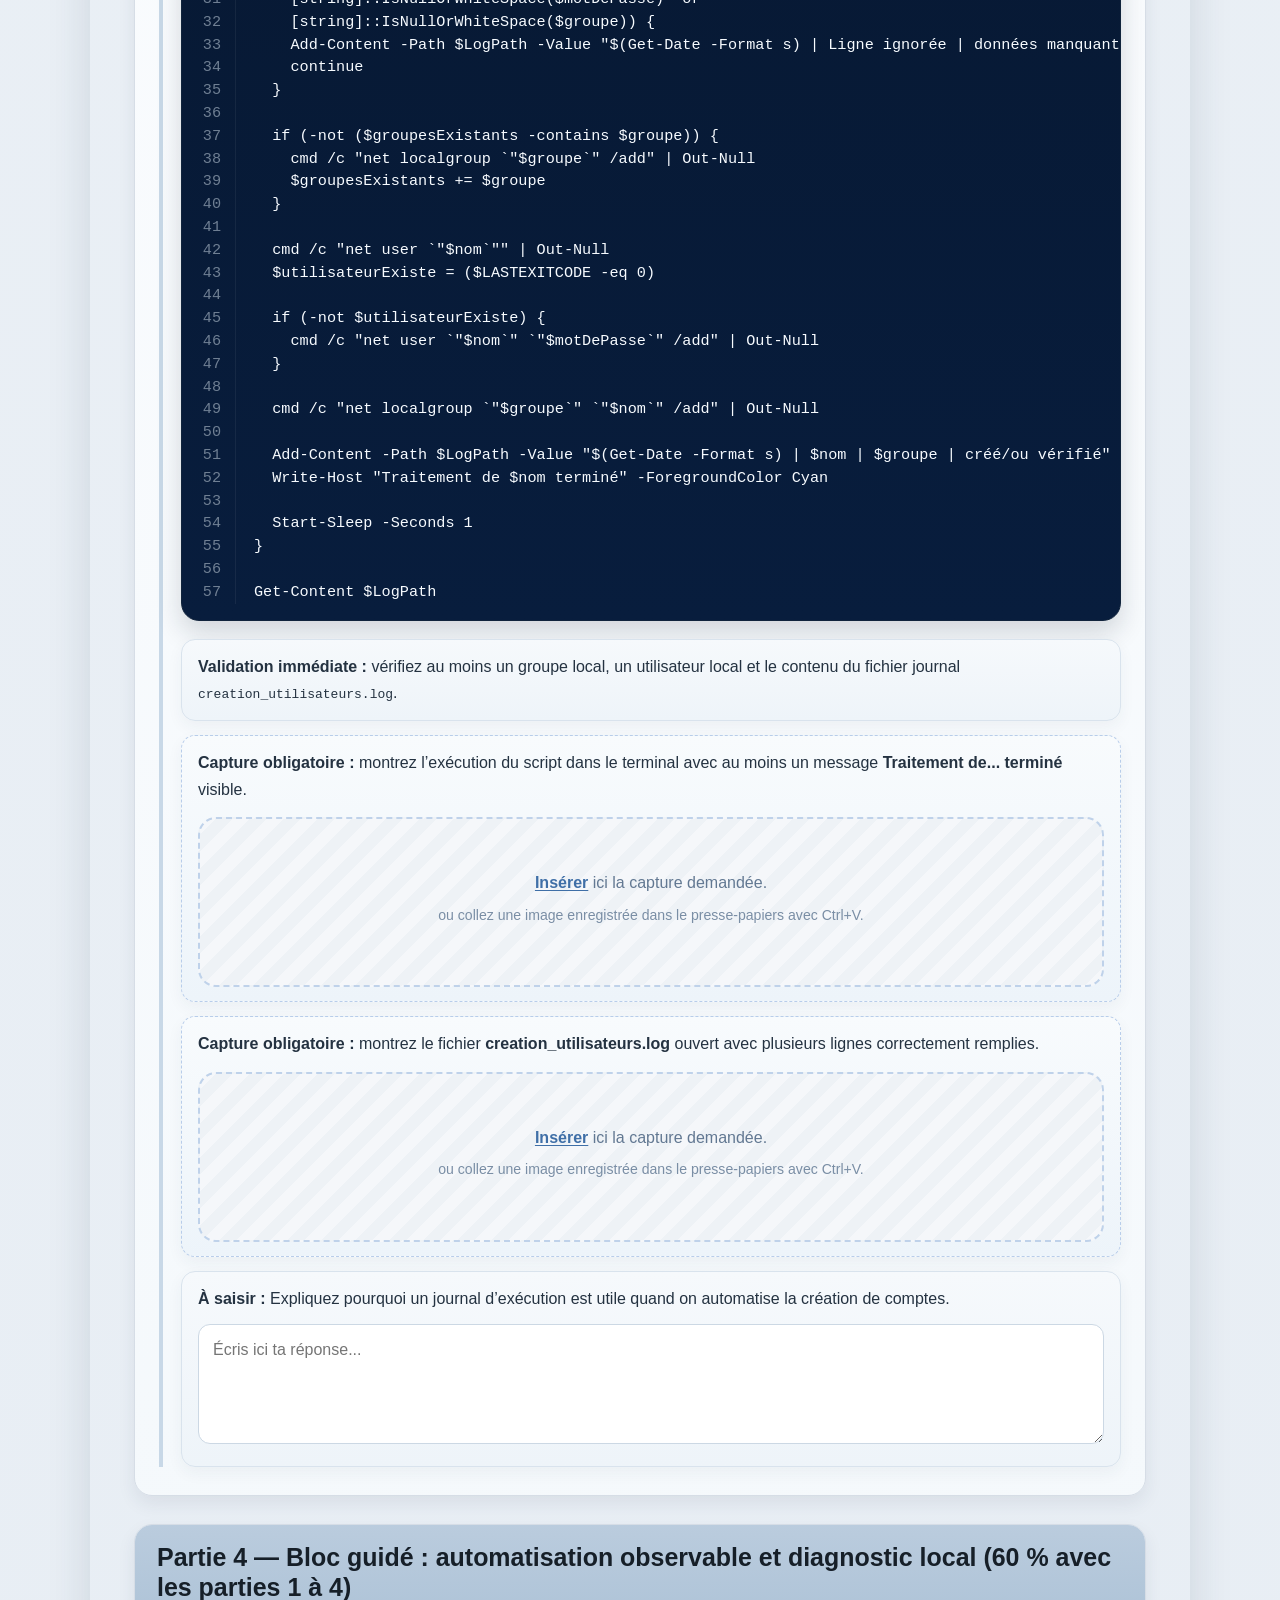
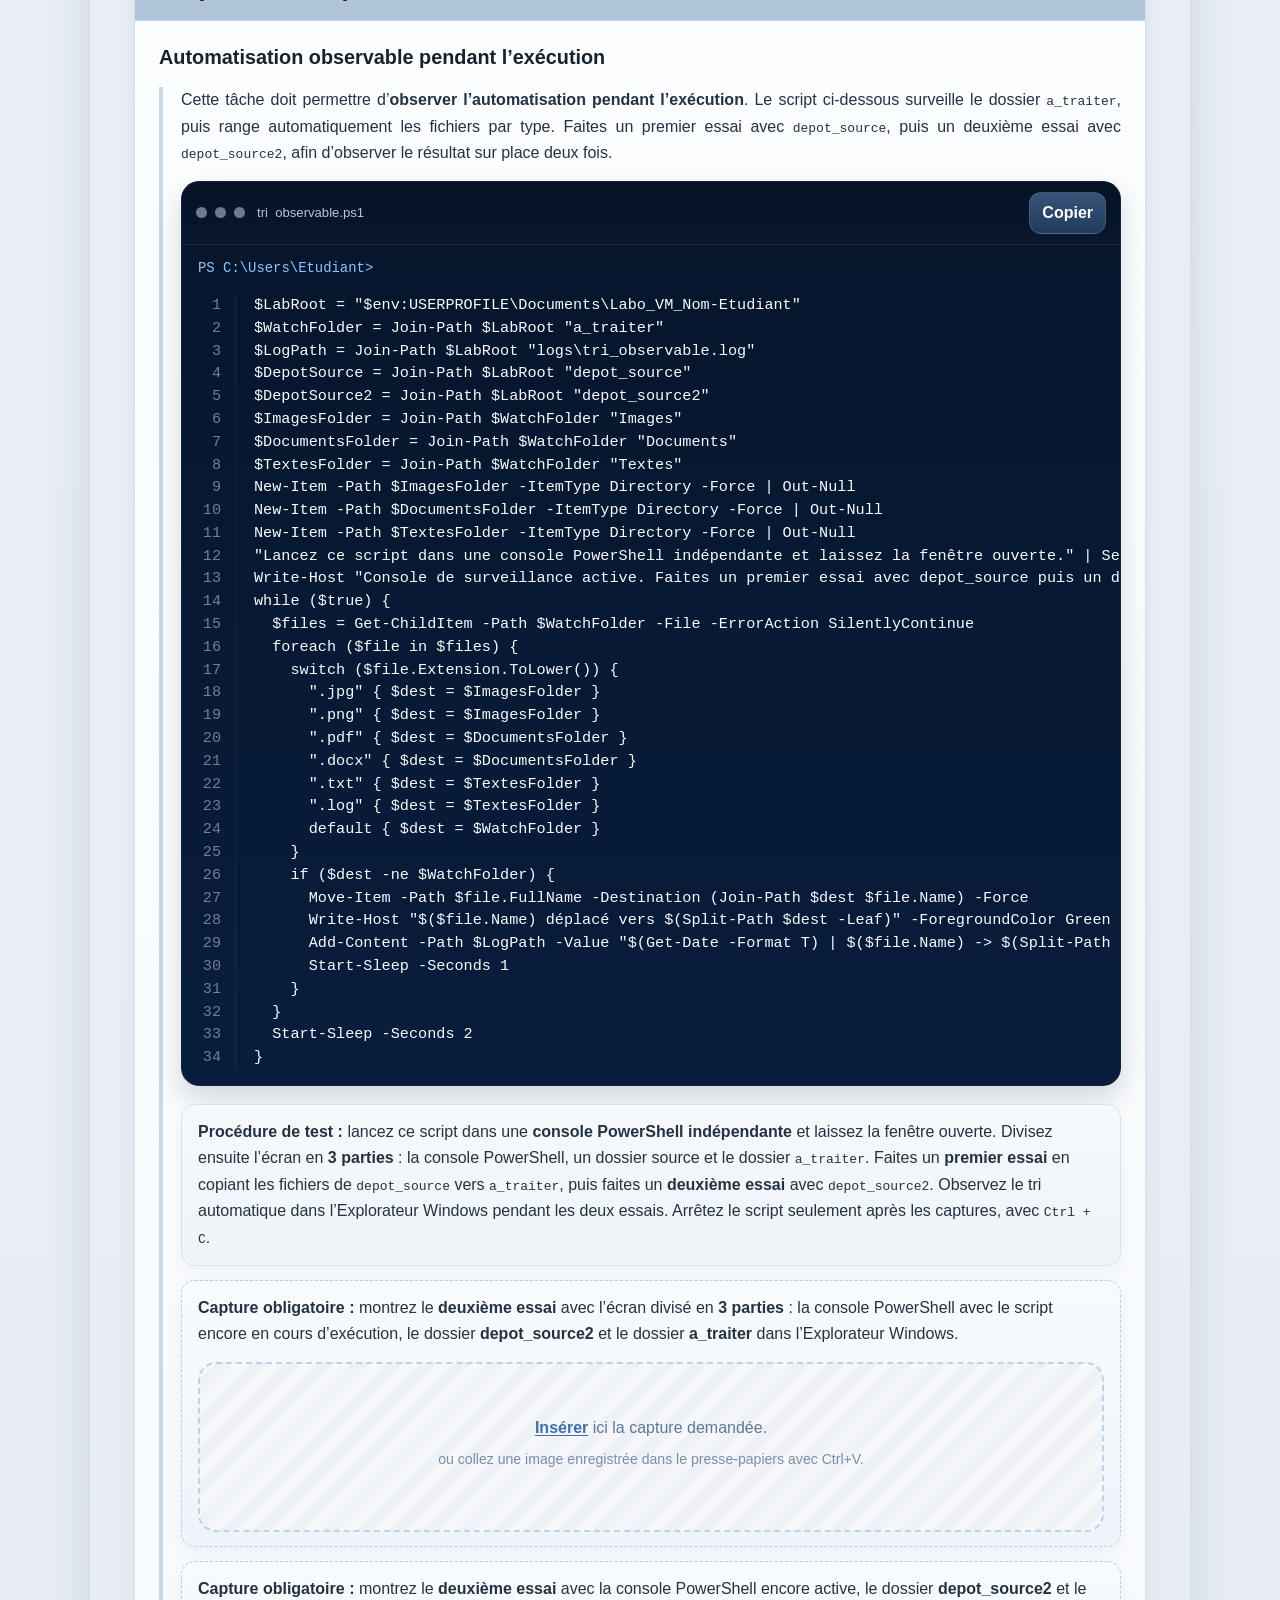
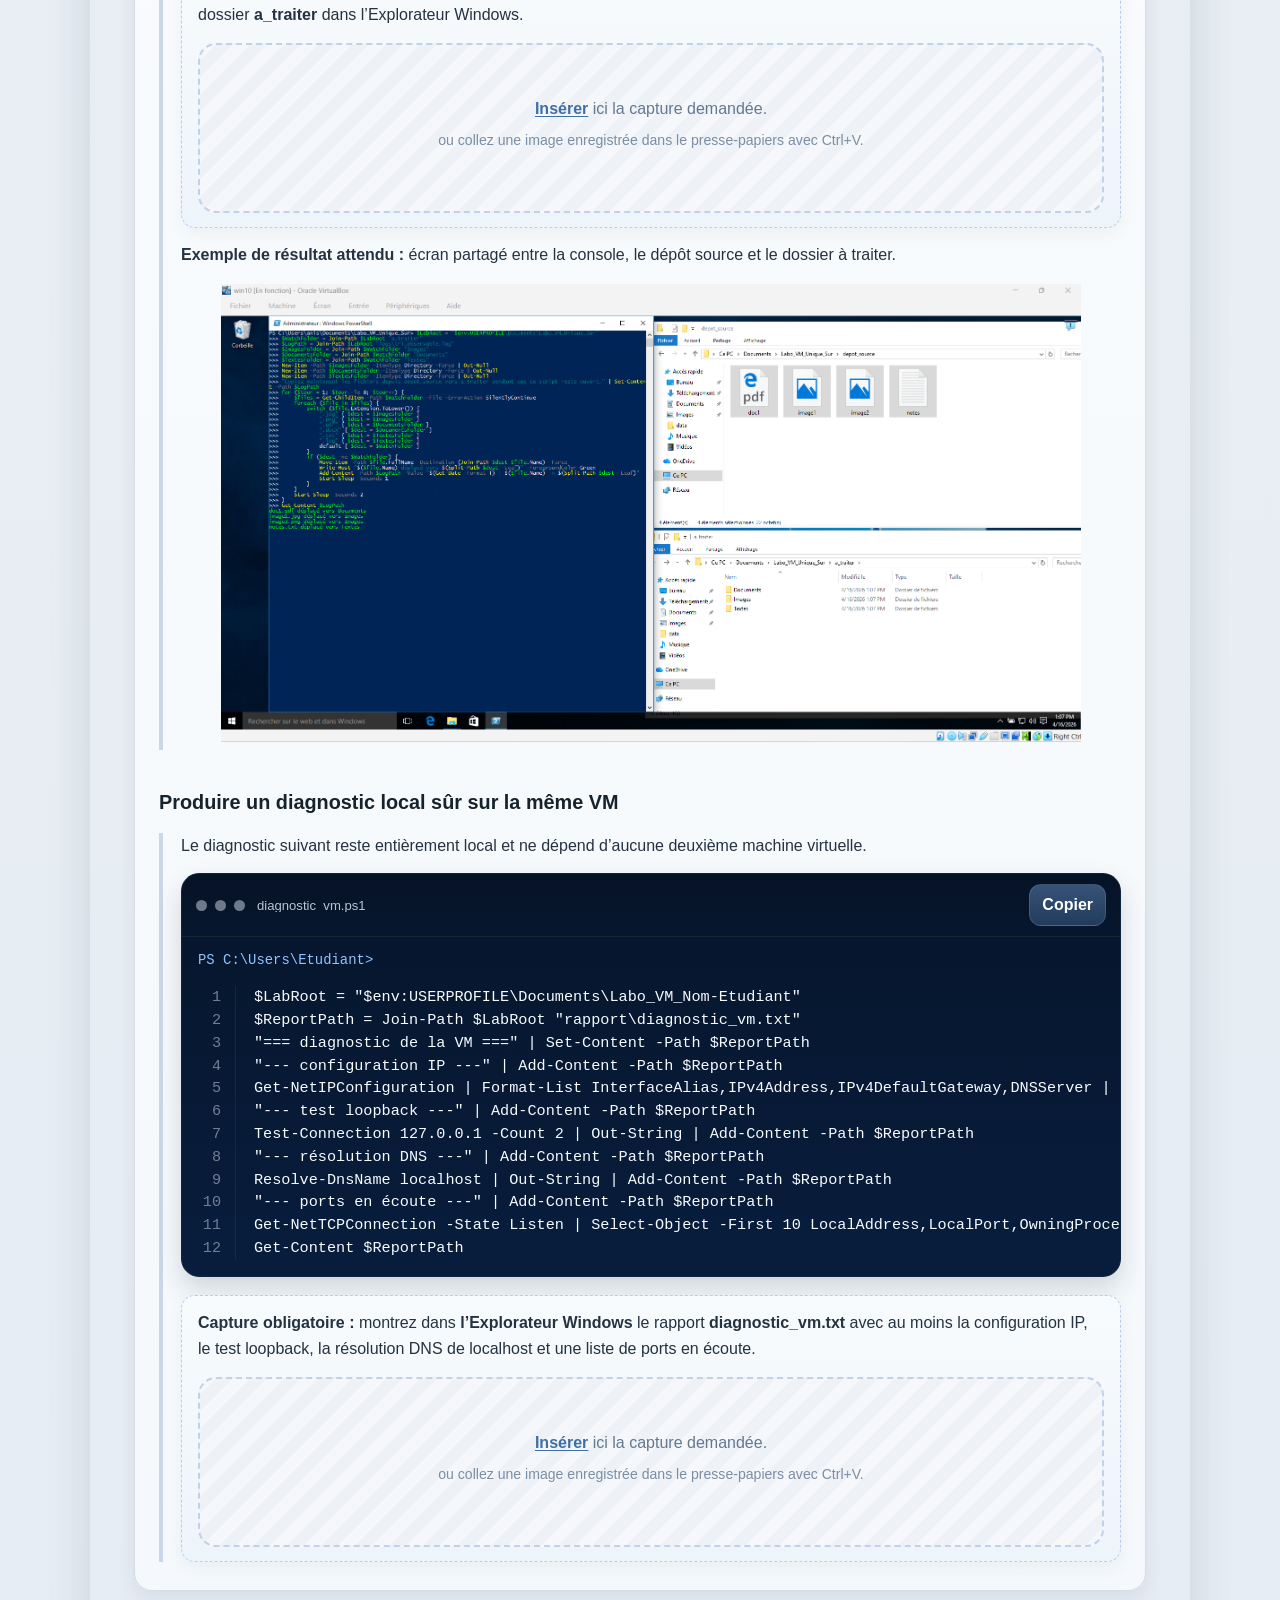
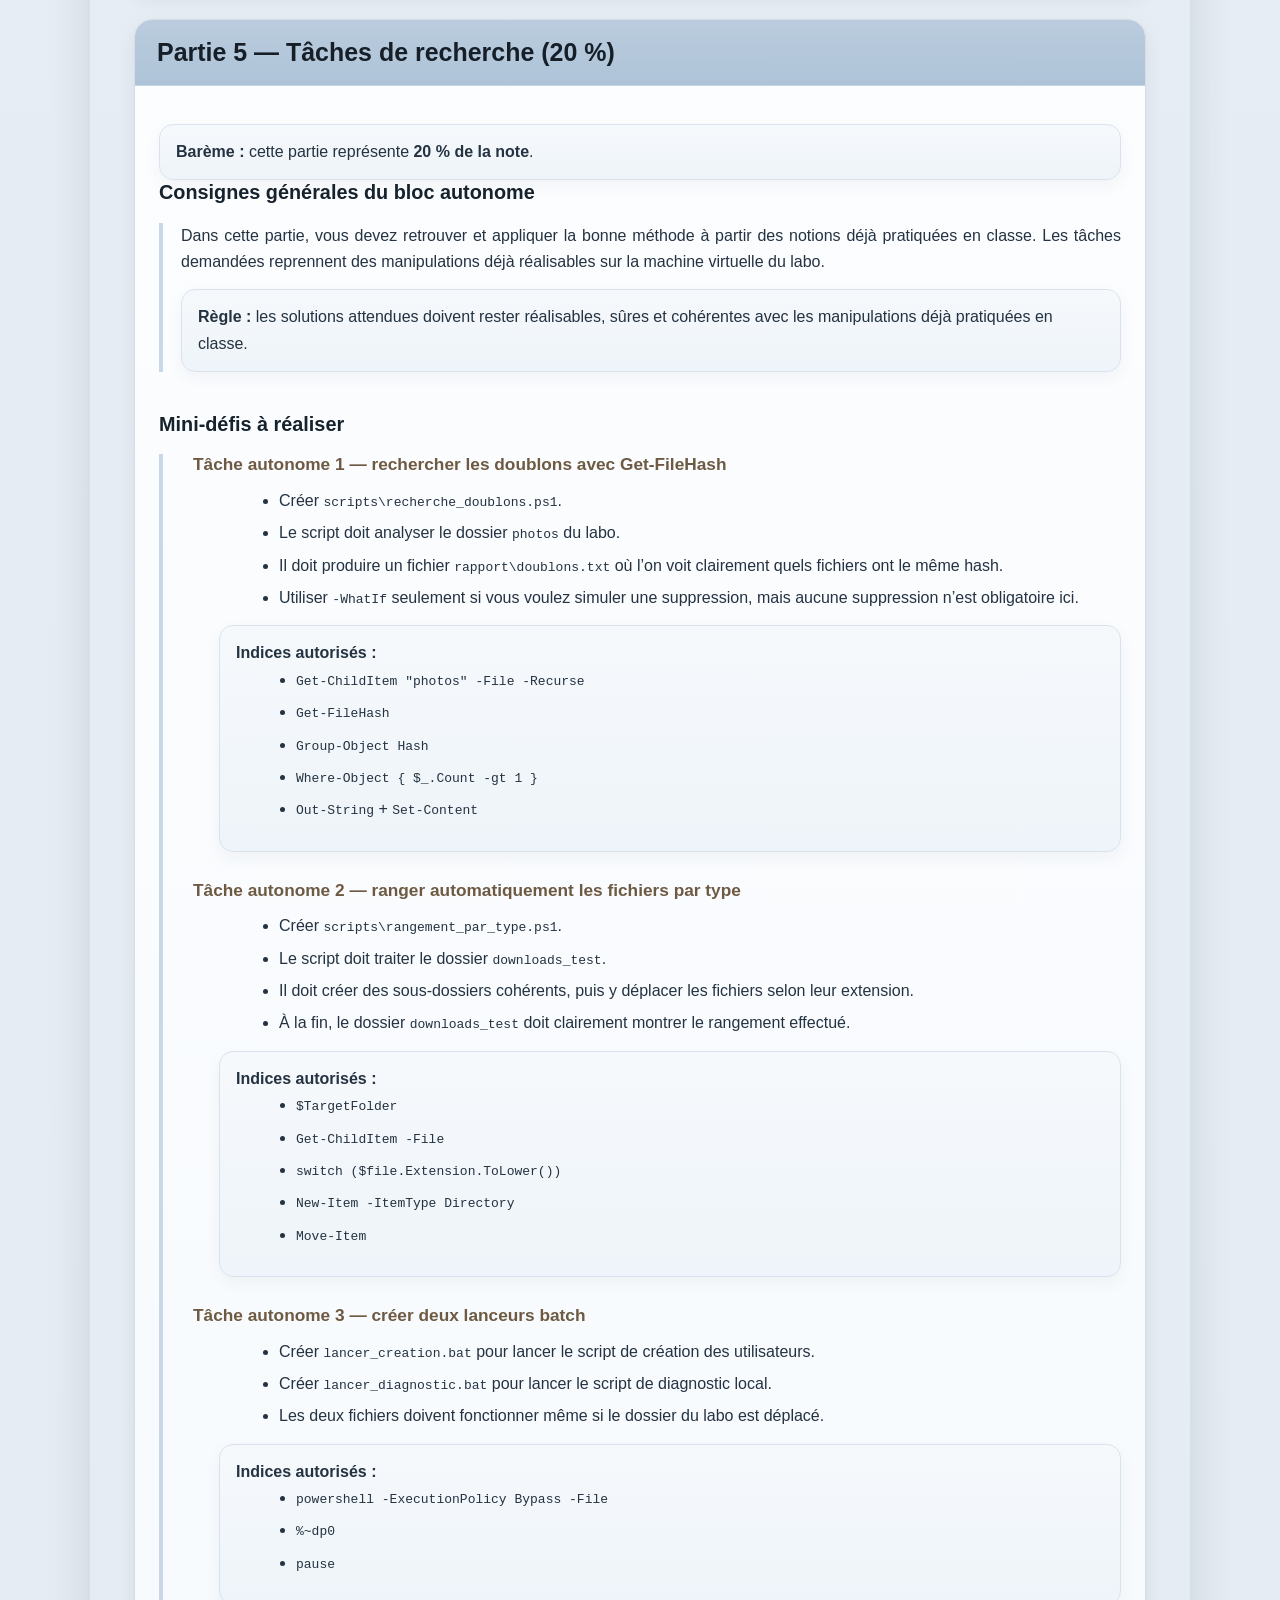
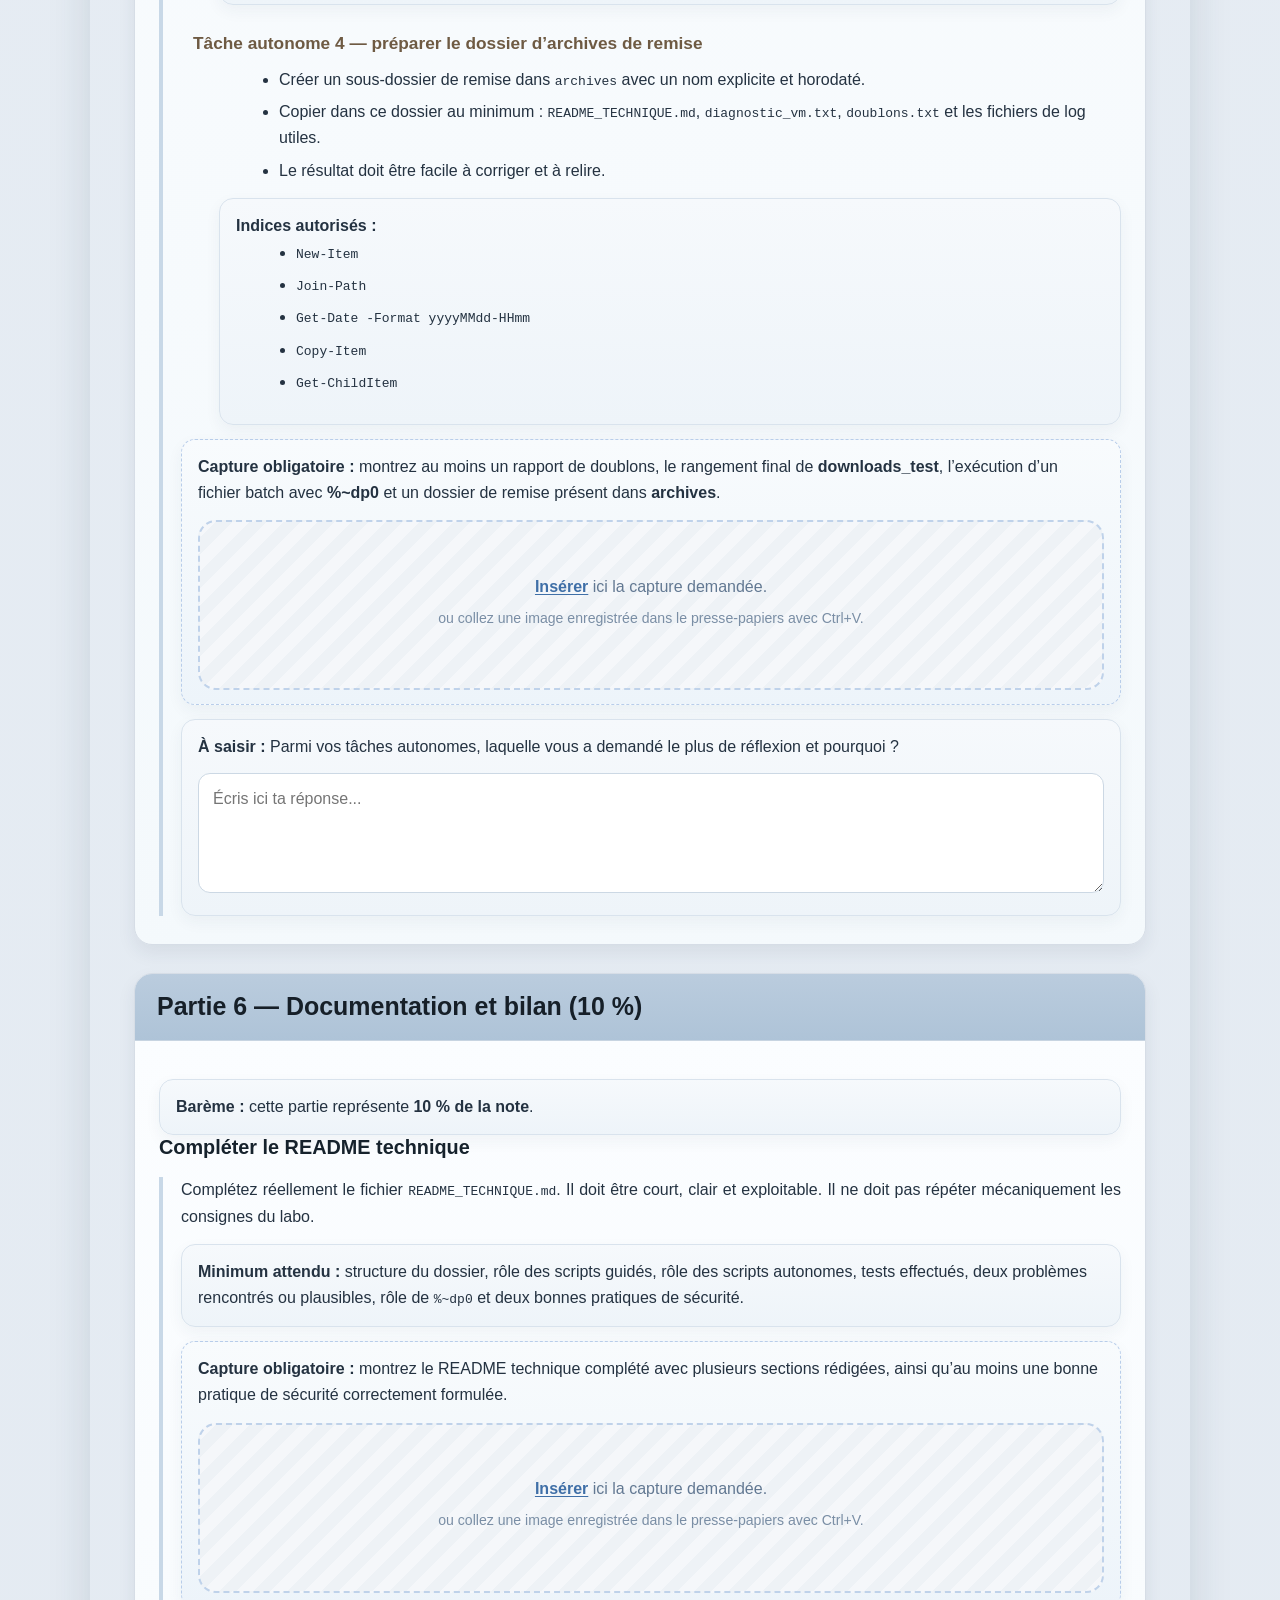
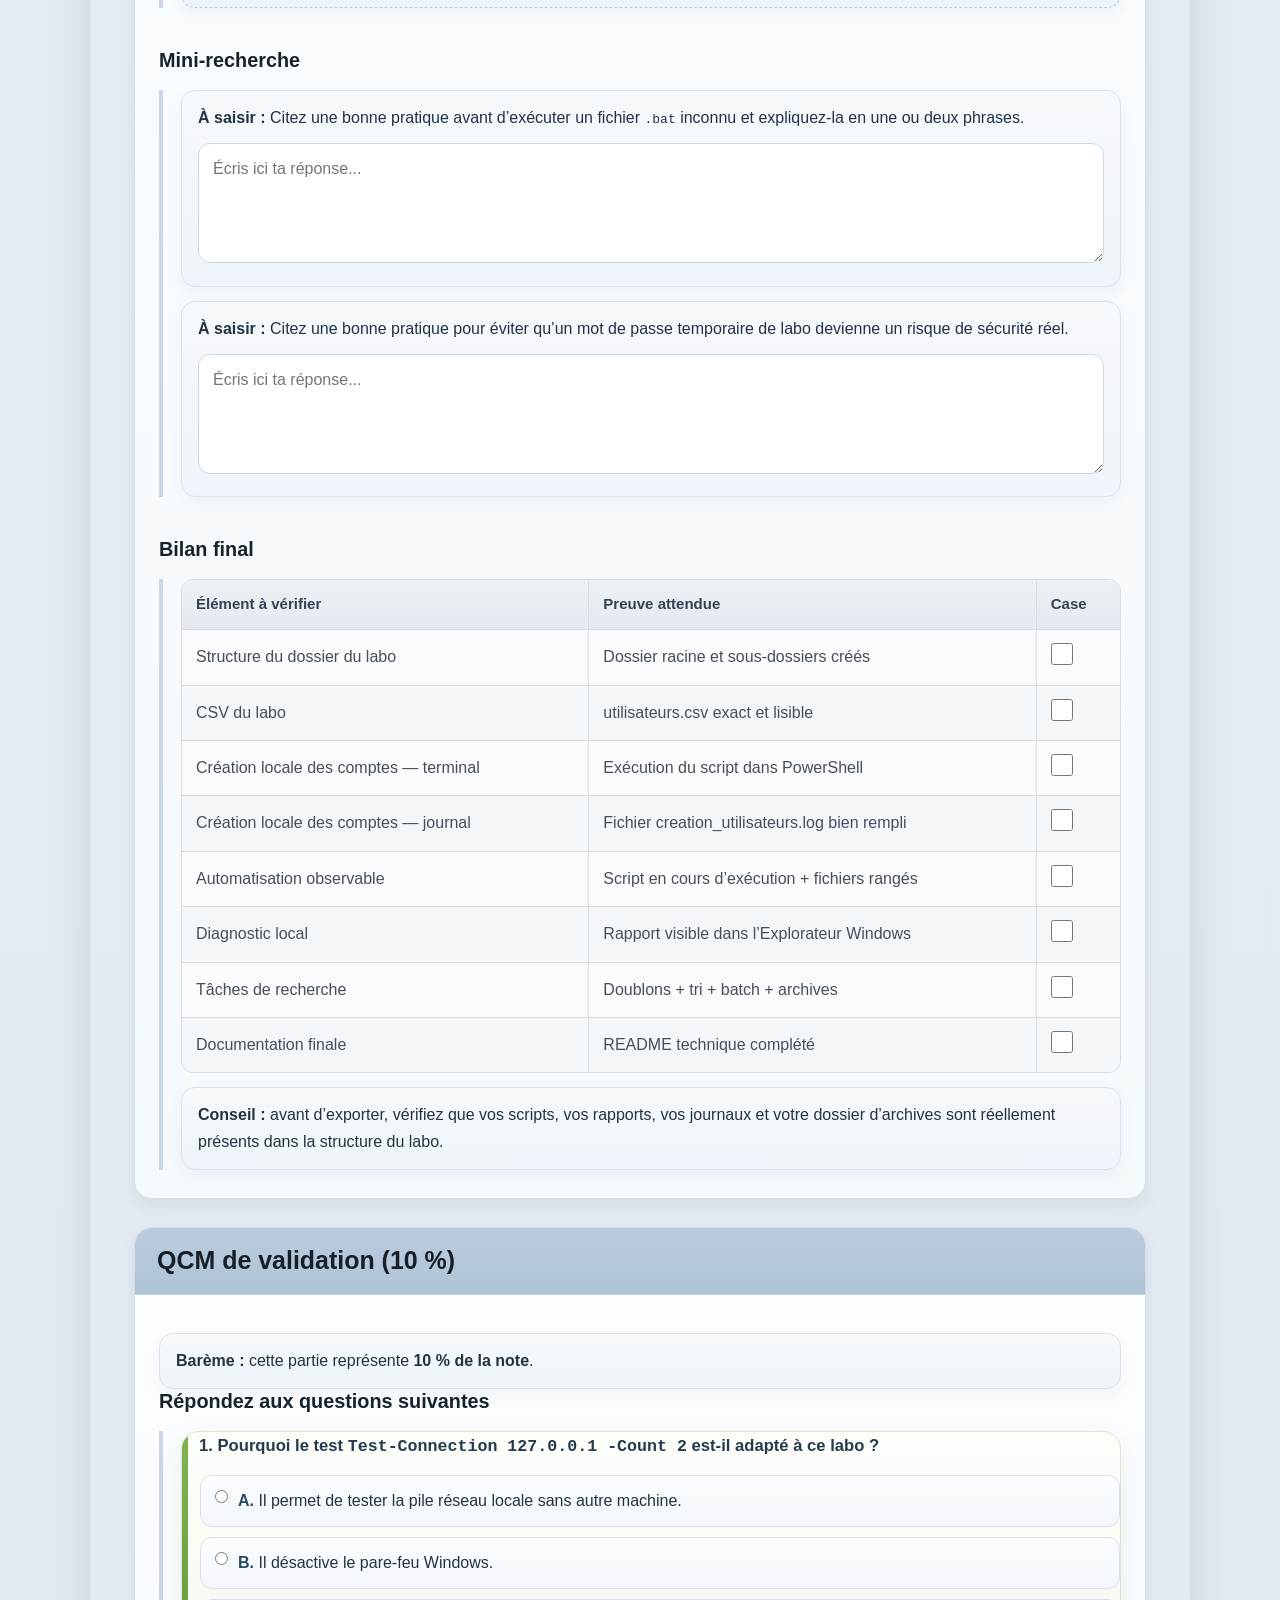
==== commit fbe67e81: "Update index.html" ====
--- a/index.html
+++ b/index.html
@@ -40,7 +40,7 @@
 <div class="document-hero">
 <figure class="content-figure hero-figure"><img alt="Illustration du chapitre" class="content-image hero-image" src="img/chap.png"/></figure>
 <p class="document-kicker">PowerShell — progressif, guidé puis autonome</p>
-<h1 class="document-title">Automatiser, organiser et vérifier un environnement Windows sur une seule machine virtuelle</h1>
+<h1 class="document-title">Automatisation, fichiers, utilisateurs locaux et diagnostics réseau avec PowerShell</h1>
 <p class="document-intro">Dans ce labo, toute l’activité se fait sur <strong>une seule machine virtuelle Windows</strong>. Les tâches sont conçues pour être <strong>réalisables, sûres et progressives</strong>. Les <strong>parties 1 à 4</strong> représentent <strong>60 % de la note</strong>, la <strong>partie 5</strong> représente <strong>20 %</strong>, la <strong>partie 6</strong> représente <strong>10 %</strong> et le <strong>QCM final</strong> représente <strong>10 %</strong>.</p>
 </div>
 <section aria-label="Vue d’ensemble du labo" class="document-overview">
